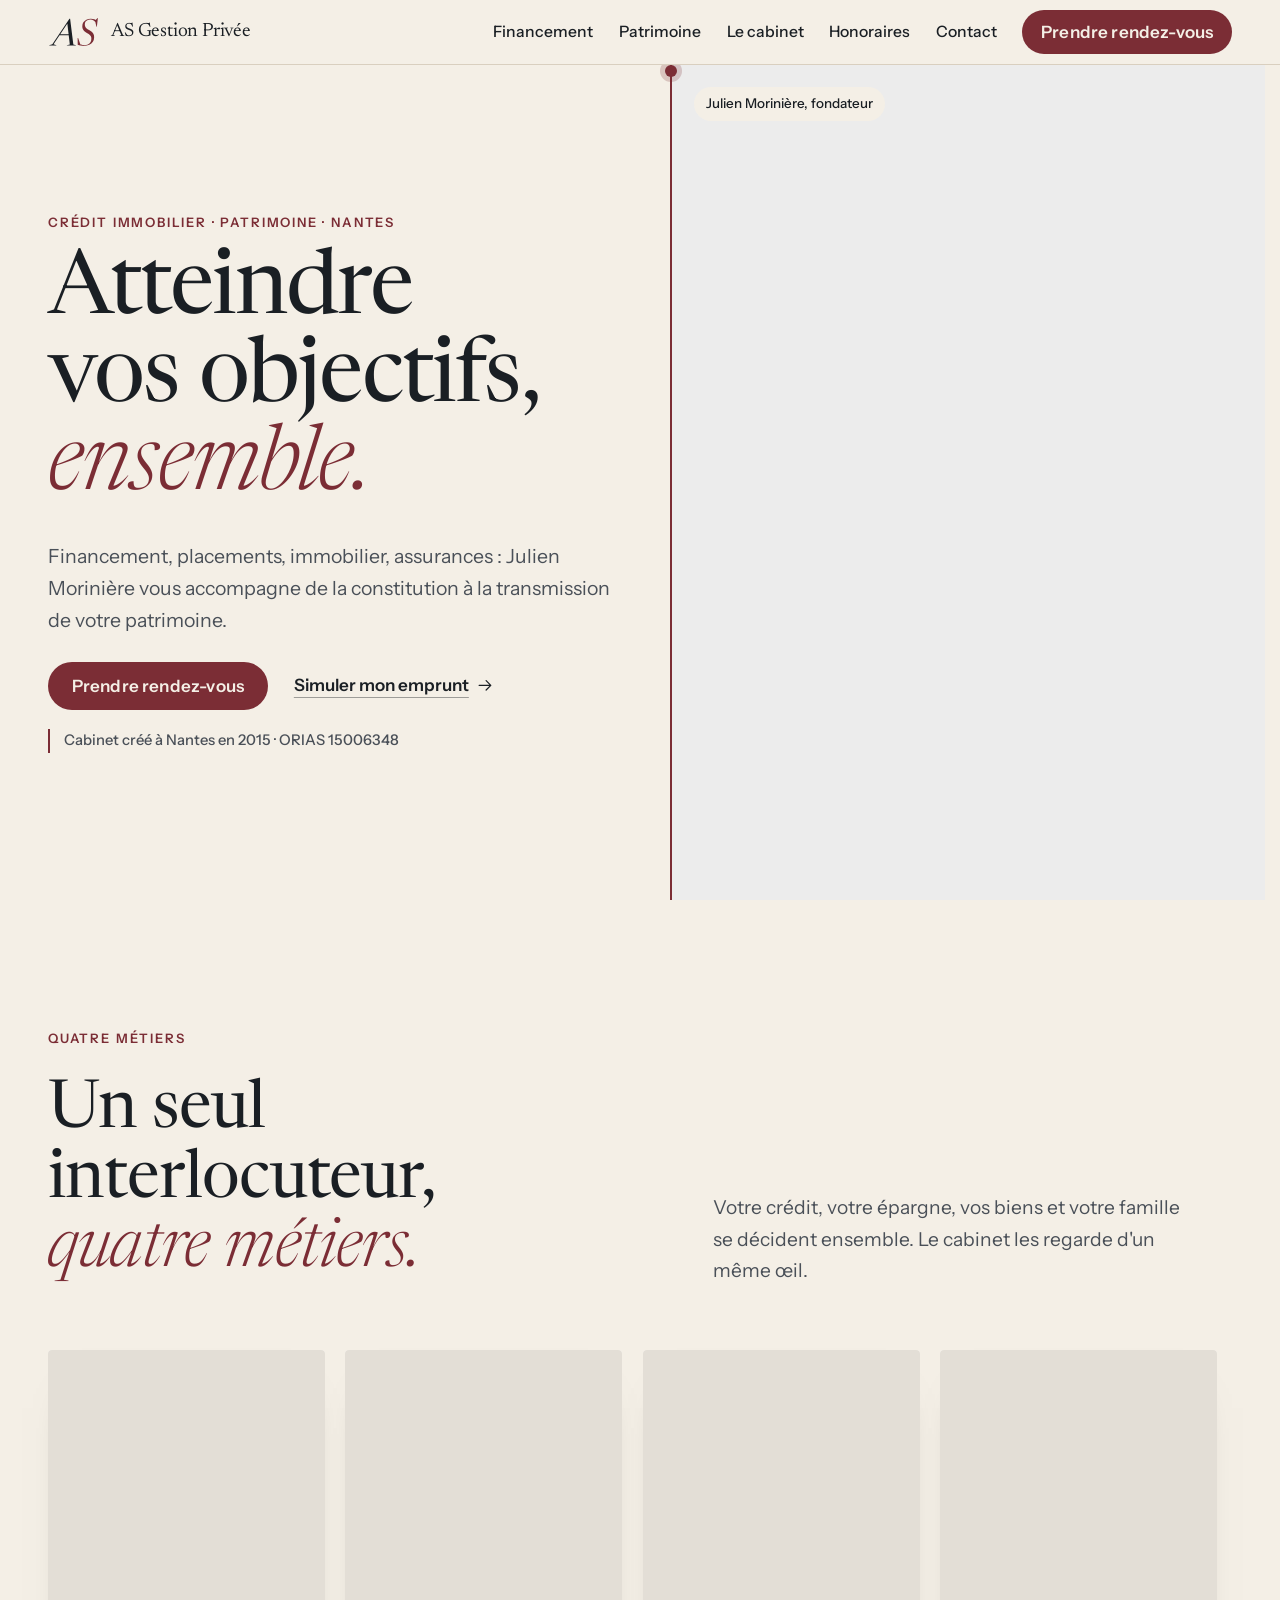
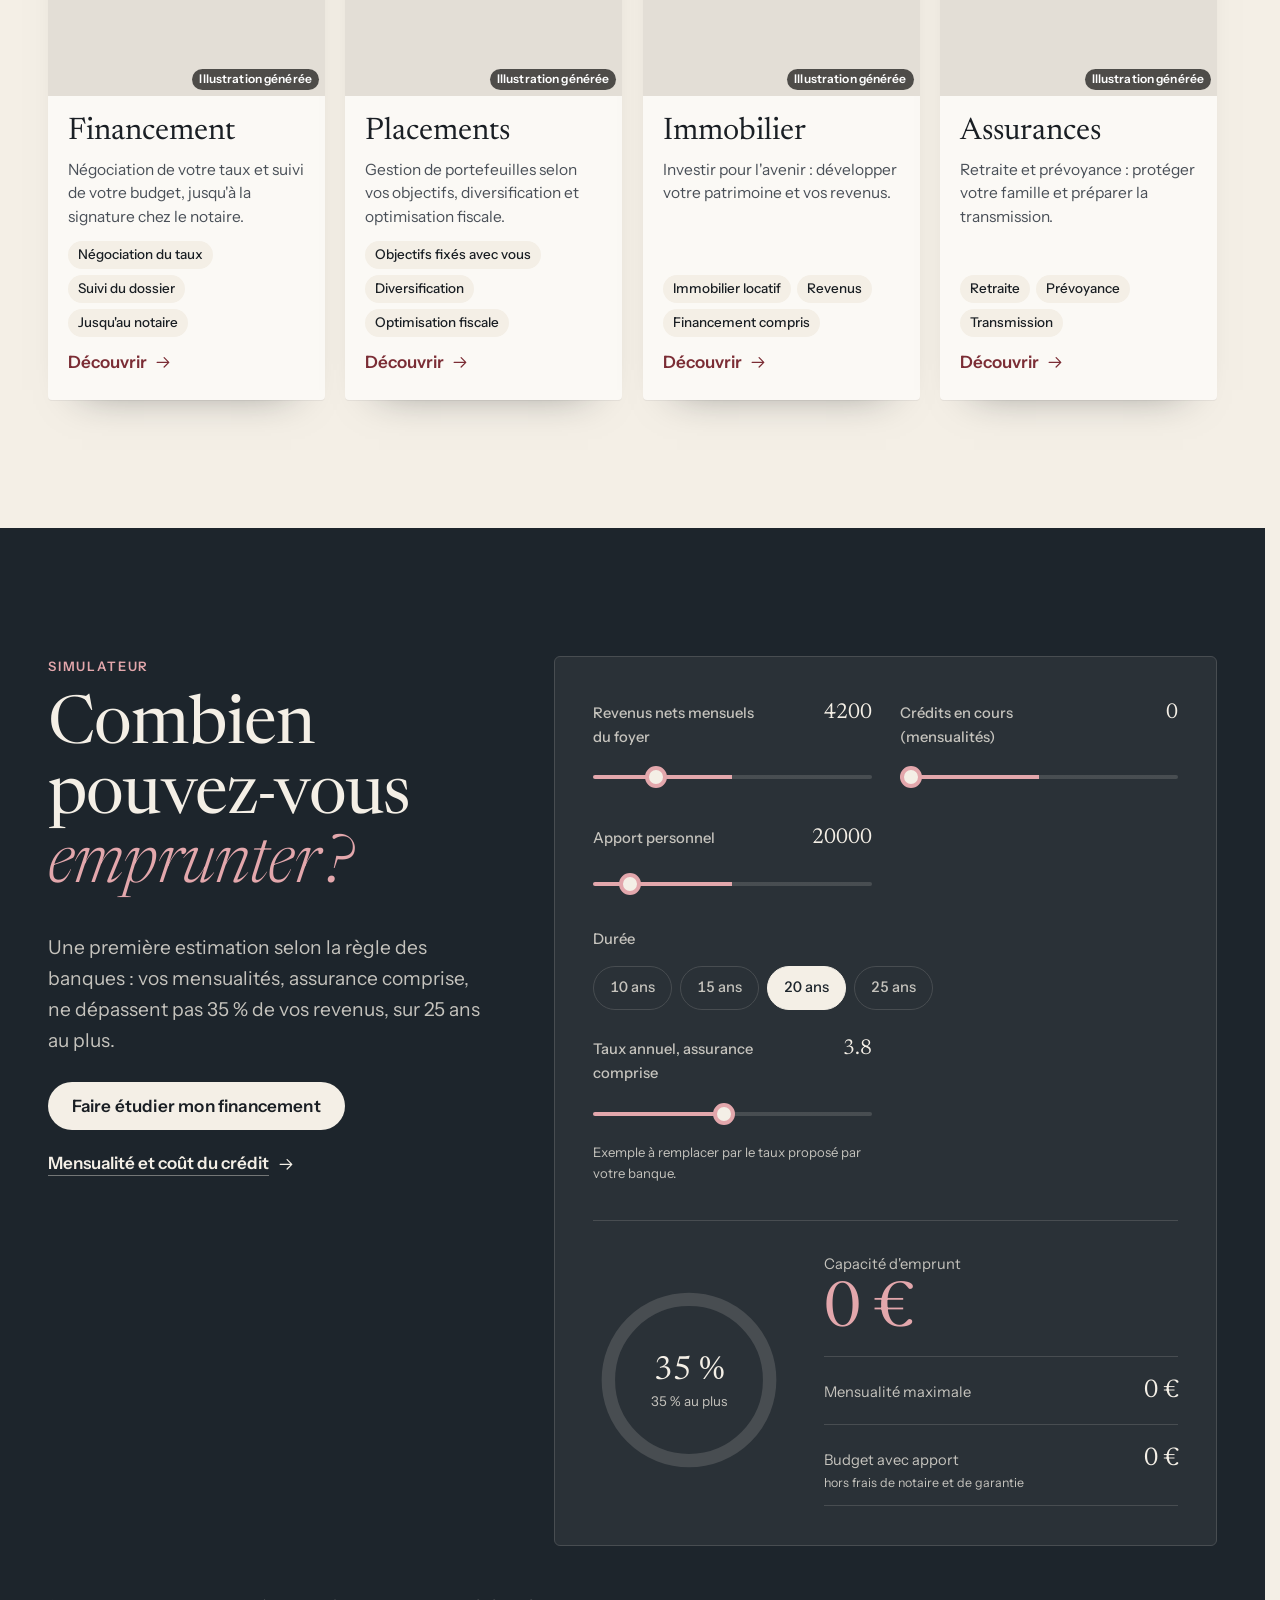
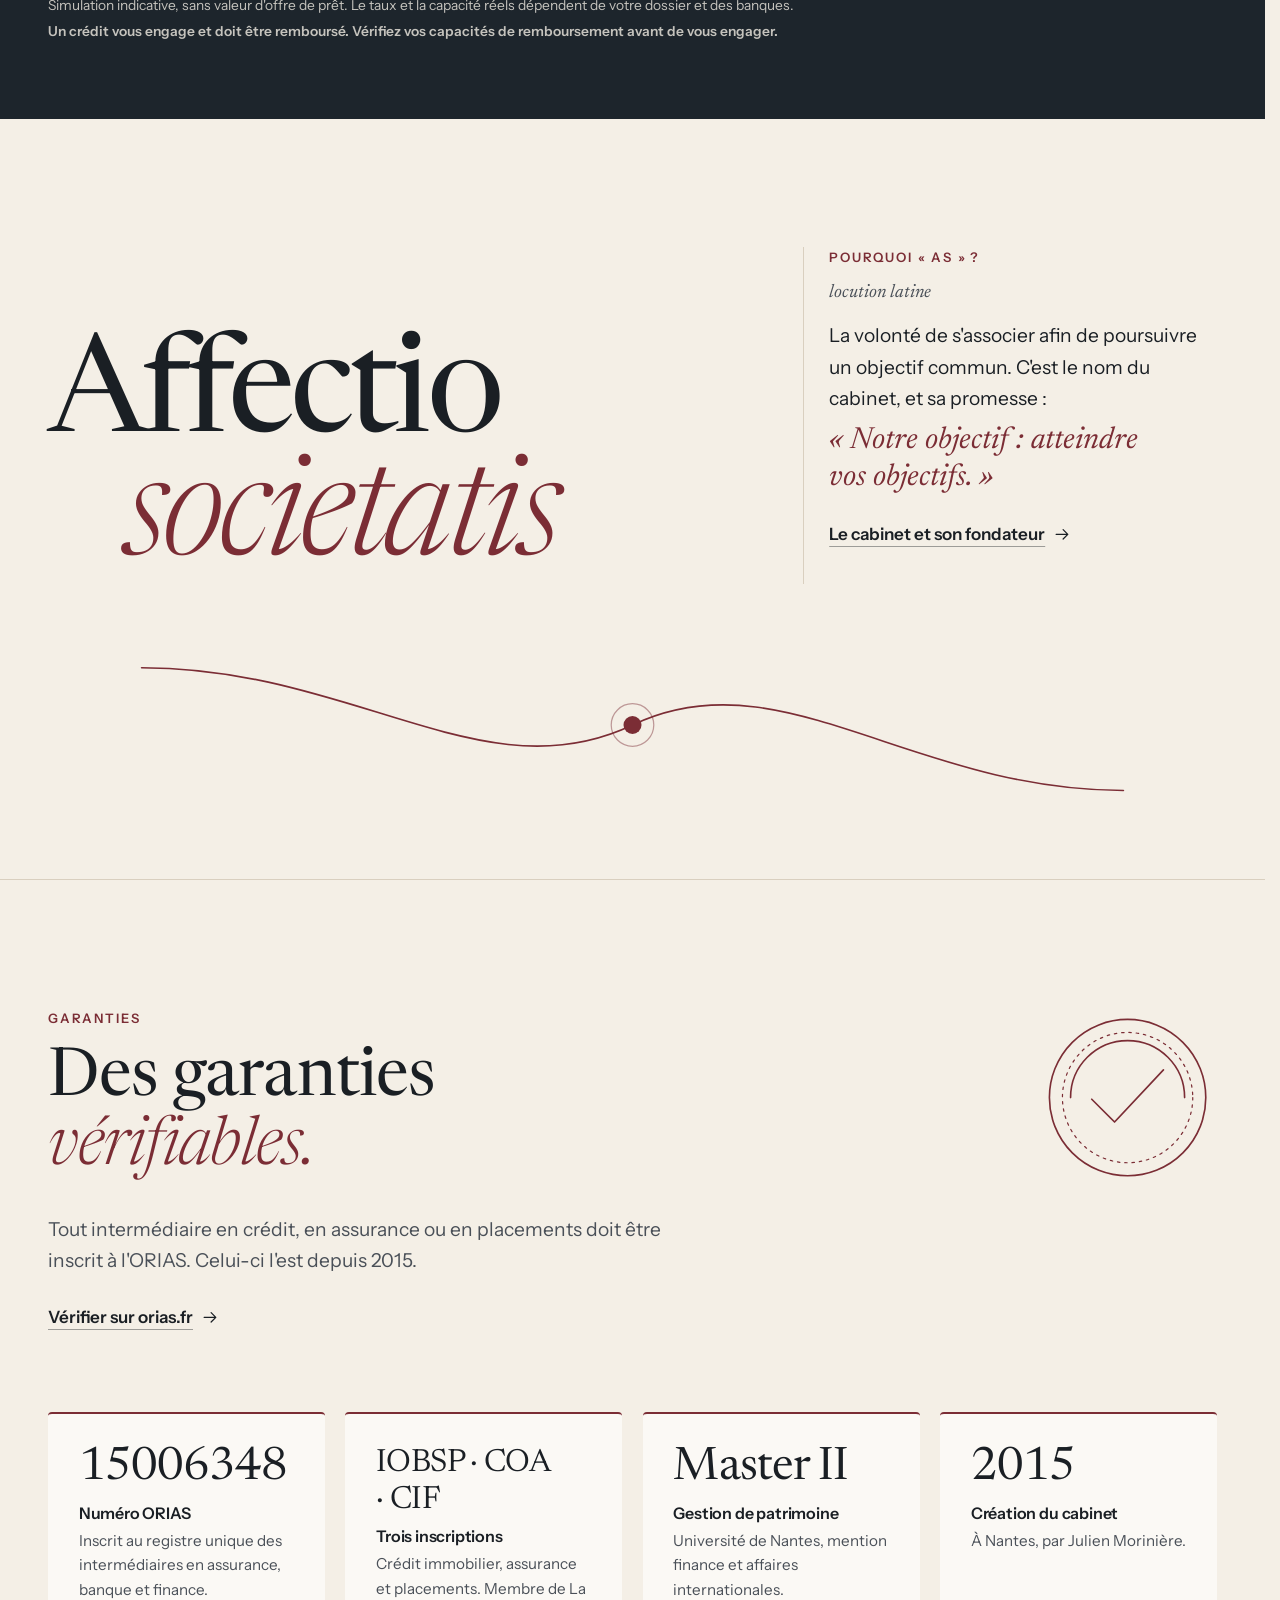
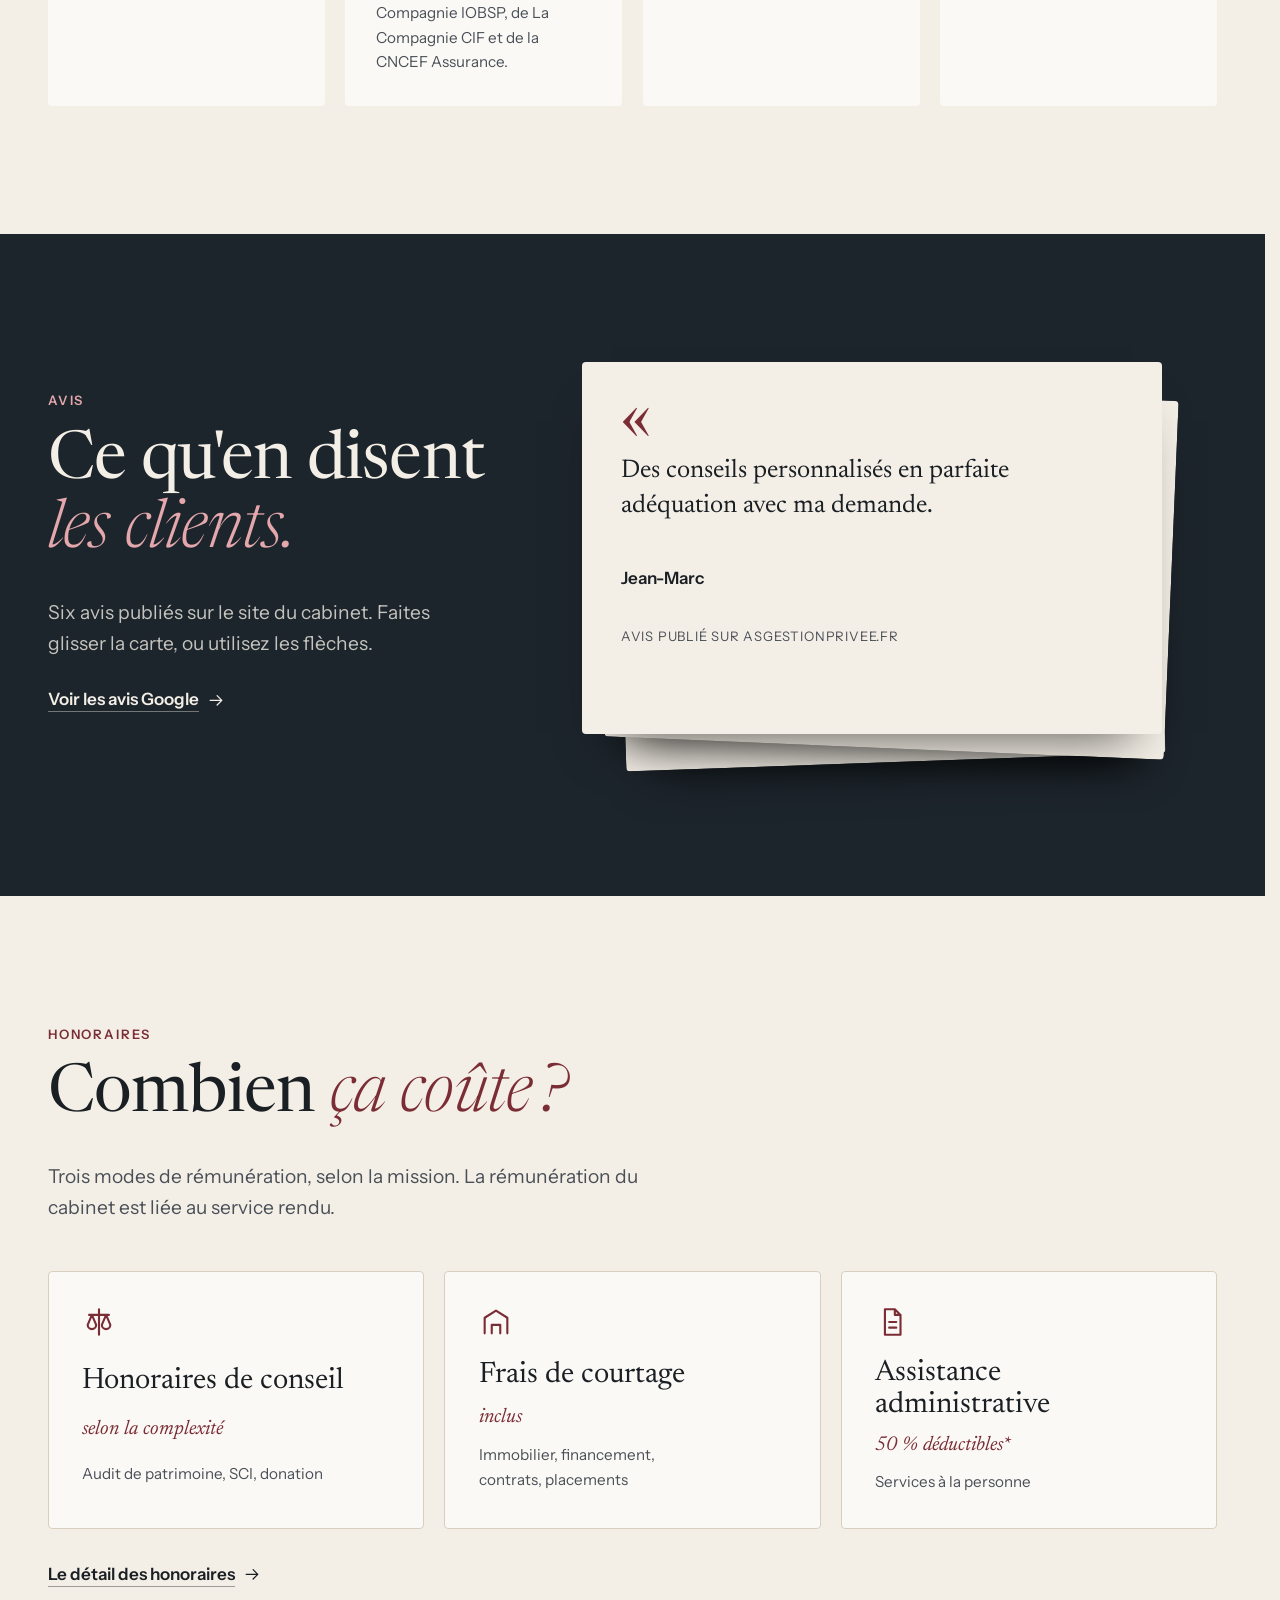
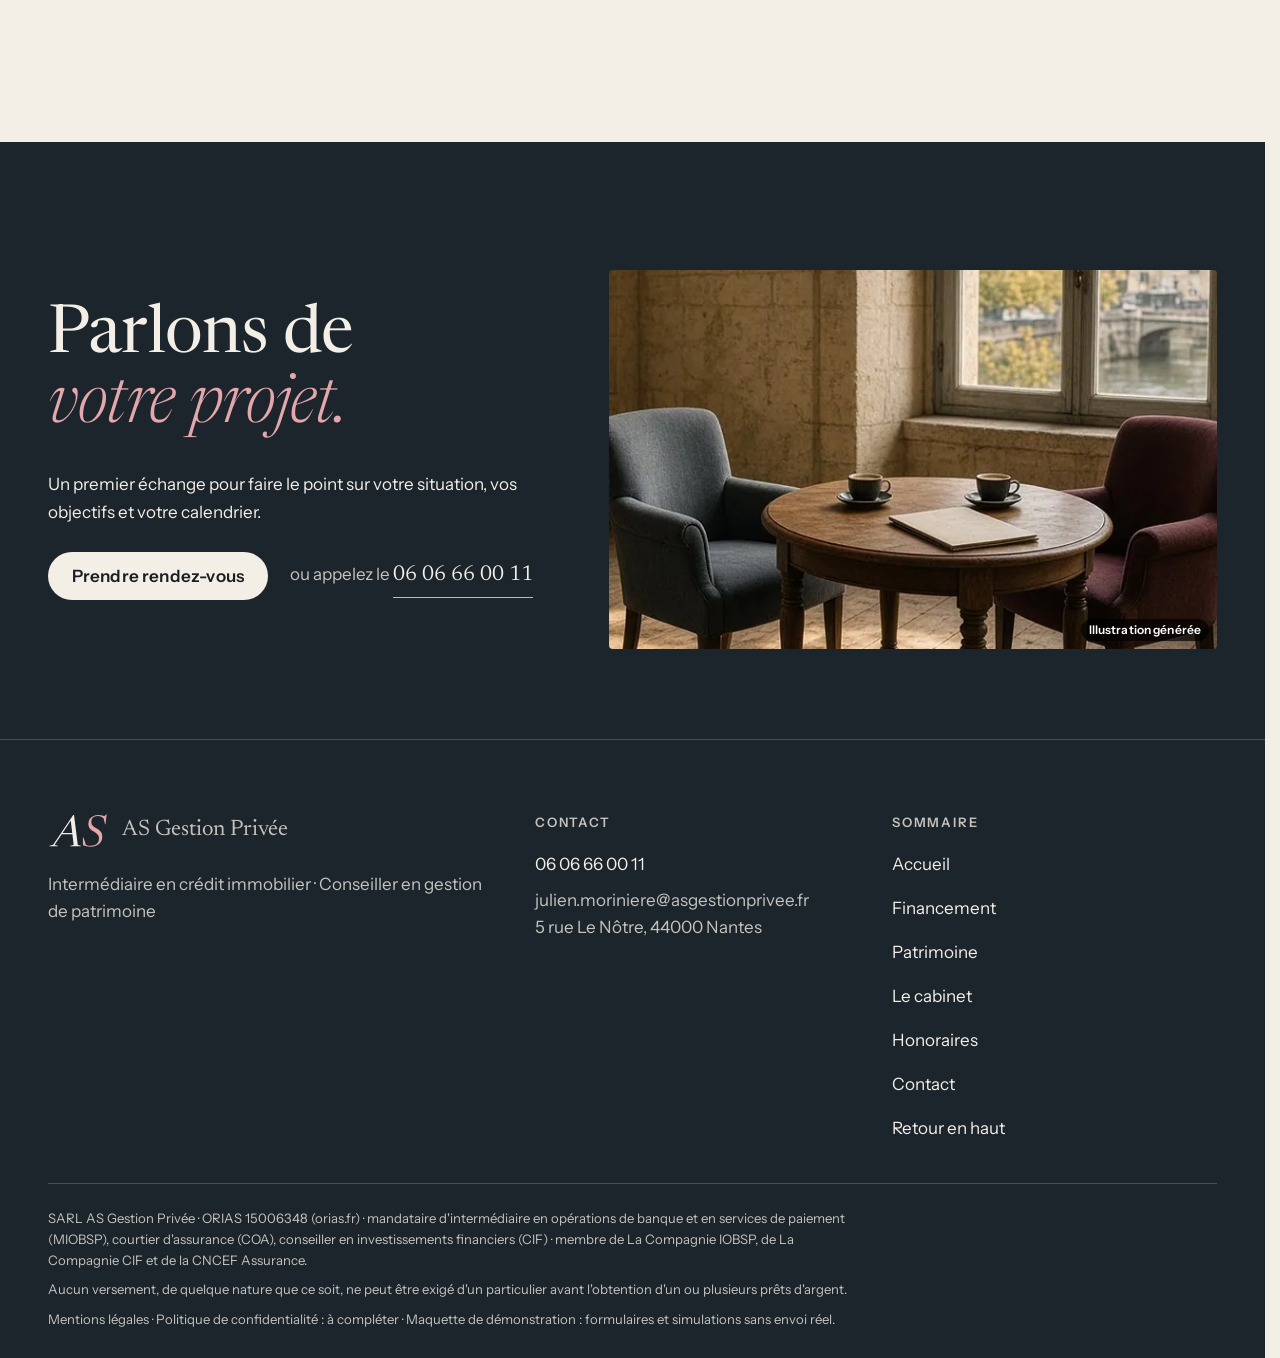
==== index.html @ f674f972 "Maquette v1" ====
<!doctype html>
<html lang="fr" data-v="1" data-curseur>
<head>
<meta charset="utf-8">
<meta name="viewport" content="width=device-width, initial-scale=1, viewport-fit=cover">
<title>AS Gestion Privée · Crédit immobilier et gestion de patrimoine à Nantes</title>
<meta name="description" content="Julien Morinière, conseiller à Nantes depuis 2015 : financement de votre crédit immobilier, placements, immobilier et assurances, de la constitution à la transmission.">
<meta name="robots" content="noindex, nofollow">
<link rel="canonical" href="https://as-gestion-privee-maquette.vercel.app/">
<style>:root{--fond:#F4EFE6;--texte:#1A1F24;--voile-fond:#1D252C;--ouverture-fond:#1D252C;--menu-fond:#1D252C}:root { --entete-h: 72px; --barres-h: 0px; } html { background: var(--fond); color: var(--texte); scrollbar-gutter: stable; } body { margin: 0; background: var(--fond); } html.js:not(.secours):not([data-arrivee="retour"]) [data-anime] { opacity: 0; } html.js:not(.secours):not([data-arrivee="retour"]) [data-anime].vu { opacity: 1; } [data-voile] { position: fixed; inset: 0; z-index: 900; background: var(--voile-fond); transform: translateY(100%); visibility: hidden; pointer-events: none; } html[data-arrivee="voile"]:not(.voile-leve):not(.secours) [data-voile] { transform: none; visibility: visible; } html.secours [data-voile] { visibility: hidden !important; } .ouverture-panneau { position: fixed; inset: 0; z-index: 850; display: none; place-content: center; justify-items: center; background: var(--ouverture-fond, var(--voile-fond)); color: var(--fond); text-align: center; } html.js[data-arrivee="intro"]:not(.secours):not(.intro-finie) .ouverture-panneau { display: grid; } html.defilement-bloque, html.defilement-bloque body, html.js[data-arrivee="intro"]:not(.secours):not(.intro-finie), html.js[data-arrivee="intro"]:not(.secours):not(.intro-finie) body, html[data-arrivee="voile"]:not(.voile-leve):not(.secours), html[data-arrivee="voile"]:not(.voile-leve):not(.secours) body { overflow: hidden; } html.js[data-arrivee="intro"]:not(.secours):not(.intro-finie) { background-color: var(--ouverture-fond, var(--voile-fond)); } html[data-arrivee="voile"]:not(.voile-leve):not(.secours) { background-color: var(--voile-fond); }</style>
<script>(function () {
var d = document.documentElement, ss = null, ls = null;
try { ss = window.sessionStorage; ls = window.localStorage; } catch (e) {}
d.classList.add('js');
var nav = performance.getEntriesByType ? performance.getEntriesByType('navigation')[0] : null;
var type = nav ? nav.type : 'navigate';
var depart = null;
try { depart = JSON.parse(ss.getItem('socle:depart') || 'null'); ss.removeItem('socle:depart'); } catch (e) {}
if (depart && !(Date.now() - depart.t < 15000)) depart = null;
var mode = type === 'back_forward' ? 'retour' : type === 'reload' ? 'intro' : depart ? 'voile' : 'intro';
d.setAttribute('data-arrivee', mode);
if (mode === 'voile' && depart.couleur) d.style.setProperty('--voile-fond', depart.couleur);
if (type === 'reload' && 'scrollRestoration' in history) {
history.scrollRestoration = 'manual';
}
try {
var choisie = ls && ls.getItem('socle:langue');
var langue = (d.lang || '').slice(0, 2);
if (choisie && choisie !== langue && type === 'navigate' && !depart) {
var alt = document.querySelector('link[rel="alternate"][hreflang="' + choisie + '"]');
if (alt) location.replace(new URL(alt.href).pathname + location.search + location.hash);
}
} catch (e) {}
setTimeout(function () { if (!d.classList.contains('demarre')) d.classList.add('secours'); }, 2000);
})();</script>
<link rel="preload" href="/assets/fonts/newsreader.woff2" as="font" type="font/woff2" crossorigin>
<link rel="preload" href="/assets/fonts/newsreader-italique.woff2" as="font" type="font/woff2" crossorigin>
<link rel="preload" href="/assets/fonts/instrument-sans.woff2" as="font" type="font/woff2" crossorigin>
<link rel="stylesheet" href="/assets/css/socle.css?v=1">
<link rel="stylesheet" href="/assets/css/modules.css?v=1">
<link rel="stylesheet" href="/assets/css/site.css?v=1">
<link rel="modulepreload" href="/assets/js/site.js?v=1">
<link rel="modulepreload" href="/assets/js/socle/index.js?v=1">
<script src="/assets/vendor/gsap.min.js" defer></script>
<script src="/assets/vendor/ScrollTrigger.min.js" defer></script>
<script src="/assets/vendor/SplitText.min.js" defer></script>
<script type="module" src="/assets/js/site.js?v=1"></script>
<meta name="theme-color" content="#F4EFE6">
<link rel="icon" href="/assets/images/favicon.svg" type="image/svg+xml">
<link rel="apple-touch-icon" href="/assets/images/apple-touch-icon.png">
<meta property="og:type" content="website">
<meta property="og:site_name" content="AS Gestion Privée">
<meta property="og:locale" content="fr_FR">
<meta property="og:title" content="AS Gestion Privée · Crédit immobilier et gestion de patrimoine à Nantes">
<meta property="og:description" content="Julien Morinière, conseiller à Nantes depuis 2015 : financement de votre crédit immobilier, placements, immobilier et assurances, de la constitution à la transmission.">
<meta property="og:url" content="https://as-gestion-privee-maquette.vercel.app/">
<meta property="og:image" content="https://as-gestion-privee-maquette.vercel.app/assets/partage/accueil-fr.jpg">
<meta property="og:image:width" content="1200">
<meta property="og:image:height" content="630">
<meta property="og:image:alt" content="AS Gestion Privée : atteindre vos objectifs, ensemble">
<meta name="twitter:card" content="summary_large_image">
<script type="application/ld+json">{"@context":"https://schema.org","@type":"FinancialService","name":"AS Gestion Privée","legalName":"AS GESTION PRIVEE","url":"https://as-gestion-privee-maquette.vercel.app/","telephone":"+33606660011","email":"julien.moriniere@asgestionprivee.fr","foundingDate":"2015","founder":{"@type":"Person","name":"Julien Morinière"},"address":{"@type":"PostalAddress","streetAddress":"5 rue Le Nôtre","postalCode":"44000","addressLocality":"Nantes","addressCountry":"FR"},"identifier":[{"@type":"PropertyValue","propertyID":"ORIAS","value":"15006348"},{"@type":"PropertyValue","propertyID":"SIREN","value":"814246815"}],"description":"Intermédiaire en crédit immobilier et conseiller en gestion de patrimoine à Nantes : financement, placements, immobilier, assurances."}</script>
</head>
<body id="haut">
<div data-voile data-forme="rideau" aria-hidden="true"><div class="voile-contenu"><img src="/assets/images/logo-clair.svg" alt="" width="56" height="56"><span data-voile-libelle>Accueil</span></div></div>
<div class="ouverture-panneau" data-ouverture aria-hidden="true">
  <div class="intro-mono" data-ouverture-objet><svg viewBox="-224 -74 2773 1624" aria-hidden="true"><path class="intro-a" d="M380 913 399 857H1070L1052 913ZM1153 1412 1298 1450 1292 1470H798L804 1450L962 1414L824 250H848L78 1407L234 1450L228 1470H-164L-158 1450L13 1404L942 20H978Z"/><path class="intro-s" d="M2375 221Q2332 153 2256.5 109.5Q2181 66 2080 66Q1982 66 1914.5 98.0Q1847 130 1812.0 189.5Q1777 249 1777 331Q1777 412 1809.5 466.0Q1842 520 1895.0 558.5Q1948 597 2010 634Q2072 671 2135.5 717.0Q2199 763 2242.0 835.5Q2285 908 2285 1026Q2285 1162 2216.5 1267.0Q2148 1372 2023.0 1431.0Q1898 1490 1728 1490Q1635 1490 1548.0 1474.5Q1461 1459 1392 1428L1387 1057H1415L1546 1448L1449 1344Q1515 1393 1579.5 1421.5Q1644 1450 1740 1450Q1859 1450 1947.5 1413.0Q2036 1376 2084.5 1299.5Q2133 1223 2133 1105Q2133 1027 2105.5 974.0Q2078 921 2034.0 884.0Q1990 847 1940.0 819.0Q1890 791 1846 763Q1787 725 1740.5 681.5Q1694 638 1667.5 576.5Q1641 515 1641 425Q1641 306 1698.5 215.0Q1756 124 1861.5 72.0Q1967 20 2109 20Q2214 20 2295.5 47.5Q2377 75 2457 128L2351 96L2473 -14H2489L2432 449H2411L2333 127Z"/></svg></div>
  <span class="ouverture-trait"></span>
  <p class="ouverture-ligne">Affectio societatis</p>
</div>
<a class="evitement" href="#contenu">Aller au contenu</a>
<header data-entete>
  <div class="entete-rangee">
    <a class="entete-logo" href="/" data-libelle="Accueil" aria-current="page">
      <img src="/assets/images/logo.svg" alt="" width="51" height="30"><span>AS Gestion Privée</span>
    </a>
    <nav data-nav aria-label="Navigation principale">
      <ul><li><a href="/financement" data-libelle="Financement">Financement</a></li><li><a href="/patrimoine" data-libelle="Patrimoine">Patrimoine</a></li><li><a href="/cabinet" data-libelle="Le cabinet">Le cabinet</a></li><li><a href="/honoraires" data-libelle="Honoraires">Honoraires</a></li><li><a href="/contact" data-libelle="Contact">Contact</a></li></ul>
    </nav>
    <div class="entete-actions">
      <a class="bouton" href="/contact#rendez-vous" data-libelle="Contact">Prendre rendez-vous</a>
      <button type="button" data-menu-bouton aria-controls="menu" aria-expanded="false" data-libelle-ouvrir="Menu" data-libelle-fermer="Fermer"><span data-libelle-bouton>Menu</span></button>
      <a class="menu-sansjs" href="#menu" data-menu-lien>Menu</a>
    </div>
  </div>
</header>
<script>/* Avant le premier affichage : rangées de la navigation (même règle que ajusterNav dans assets/js/socle/entete.js)
   et hauteur réelle de l'en-tête, pour que rien ne saute quand le JavaScript du site prend la main. */
(function () {
  var h = document.documentElement, u = document.querySelector('[data-nav] ul'), e = document.querySelector('[data-entete]');
  if (u) {
    var deborde = function () { return u.scrollWidth > u.clientWidth + 1; }, c = deborde();
    if (c && window.matchMedia('(min-width: 900px)').matches) {
      h.classList.add('nav-deux-rangees'); c = deborde();
      if (c) { h.classList.add('nav-deux-lignes'); var a = u.querySelector('a'); c = !a || u.getBoundingClientRect().height > a.getBoundingClientRect().height * 2.5; }
      if (c) h.classList.remove('nav-deux-rangees', 'nav-deux-lignes');
    }
    if (c) h.classList.add('nav-compacte');
  }
  if (e) h.style.setProperty('--entete-h', Math.round(e.getBoundingClientRect().height) + 'px');
})();</script>
<span id="menu-ferme" aria-hidden="true"></span>
<div id="menu" data-menu role="dialog" aria-modal="true" aria-label="Menu">
  <p class="menu-sansjs-fermer"><a href="#menu-ferme">Fermer</a></p>
  <ul><li style="--i:0"><a href="/" class="menu-lien" data-libelle="Accueil" aria-current="page">Accueil</a></li><li style="--i:1"><a href="/financement" class="menu-lien" data-libelle="Financement">Financement</a></li><li style="--i:2"><a href="/patrimoine" class="menu-lien" data-libelle="Patrimoine">Patrimoine</a></li><li style="--i:3"><a href="/cabinet" class="menu-lien" data-libelle="Le cabinet">Le cabinet</a></li><li style="--i:4"><a href="/honoraires" class="menu-lien" data-libelle="Honoraires">Honoraires</a></li><li style="--i:5"><a href="/contact" class="menu-lien" data-libelle="Contact">Contact</a></li></ul>
  <p><a class="bouton" href="tel:+33606660011">Appeler 06 06 66 00 11</a></p>
</div>
<main id="contenu" tabindex="-1">
<section class="hero" id="debut">
  <div class="hero-texte">
    <p class="surtitre hero-surtitre" data-anime="gsap">Crédit immobilier · Patrimoine · Nantes</p>
    <h1 class="hero-titre" data-anime="gsap"><span class="ligne-masque"><span class="hero-ligne">Atteindre</span></span><span class="ligne-masque"><span class="hero-ligne">vos objectifs,</span></span><span class="ligne-masque"><span class="hero-ligne"><em>ensemble.</em></span></span></h1>
    <p class="hero-intro" data-anime="gsap">Financement, placements, immobilier, assurances : Julien Morinière vous accompagne de la constitution à la transmission de votre patrimoine.</p>
    <p class="hero-actions" data-anime="gsap">
      <a href="/contact#rendez-vous" class="bouton" data-libelle="Contact" data-action-principale data-survol="magnetique">Prendre rendez-vous</a>
      <a class="lien-fleche" href="#simulateur">Simuler mon emprunt<svg class="fleche" viewBox="0 0 24 24" aria-hidden="true"><path d="M4 12h15m-6-6 6 6-6 6" fill="none" stroke="currentColor" stroke-width="1.6" stroke-linecap="round" stroke-linejoin="round"/></svg></a>
    </p>
    <p class="hero-info" data-info-cle data-anime="gsap">Cabinet créé à Nantes en 2015 · ORIAS 15006348</p>
  </div>
  <div class="hero-portrait">
    <figure class="media hero-media" data-iris-centre data-boucle-css style="--cadrage:78% 30%;--cadrage-mobile:72% 30%">
  <picture><source media="(max-width: 760px) and (orientation: portrait)" srcset="/assets/images/julien-nb-mobile-640.webp 640w, /assets/images/julien-nb-mobile-1080.webp 1080w" sizes="(max-width: 760px) 100vw, 46vw">
    <img src="/assets/images/julien-nb-1280.webp" srcset="/assets/images/julien-nb-480.webp 480w, /assets/images/julien-nb-720.webp 720w, /assets/images/julien-nb-960.webp 960w, /assets/images/julien-nb-1280.webp 1280w" sizes="(max-width: 760px) 100vw, 46vw" alt="Julien Morinière, conseiller en gestion de patrimoine, portrait en noir et blanc" width="1280" height="1707" fetchpriority="high" loading="eager" decoding="async">
  </picture>
</figure>
    <span class="hero-jonction" aria-hidden="true"><span class="hero-point" data-effet="jonction"></span></span>
    <p class="hero-legende">Julien Morinière, fondateur</p>
  </div>
</section>
<section class="missions" id="metiers">
  <div class="conteneur">
    <div class="tete-section tete-section--large">
  <p class="surtitre">Quatre métiers</p>
  <h2 class="titre-section" data-anime="lignes">Un seul interlocuteur, <em>quatre métiers.</em></h2>
  <p class="tete-texte" data-anime>Votre crédit, votre épargne, vos biens et votre famille se décident ensemble. Le cabinet les regarde d&#39;un même œil.</p>
</div>
  </div>
  <ul class="missions-grille conteneur" data-anime="cascade">
    <li class="mission-cellule">
      <a class="mission" href="/financement" data-libelle="Financement" data-fx="vitesse" data-fx-force="2">
        <figure class="media mission-media" data-grok style="--cadrage:50% 50%;aspect-ratio:4 / 5">
  <picture>
    <img src="/assets/images/grok/mission-financement-1280.webp" srcset="/assets/images/grok/mission-financement-640.webp 640w, /assets/images/grok/mission-financement-960.webp 960w, /assets/images/grok/mission-financement-1280.webp 1280w" sizes="(max-width: 760px) 86vw, (max-width: 1100px) 45vw, 24vw" alt="Clés d&#39;une maison posées sur un dossier, à côté d&#39;un stylo plume" width="1280" height="1600" loading="lazy" decoding="async">
  </picture><figcaption class="mention-ia">Illustration générée</figcaption>
</figure>
        <span class="mission-corps">
          <span class="mission-titre">Financement</span>
          <span class="mission-texte">Négociation de votre taux et suivi de votre budget, jusqu&#39;à la signature chez le notaire.</span>
          <span class="mission-points"><span>Négociation du taux</span><span>Suivi du dossier</span><span>Jusqu&#39;au notaire</span></span>
          <span class="mission-lien">Découvrir<svg class="fleche" viewBox="0 0 24 24" aria-hidden="true"><path d="M4 12h15m-6-6 6 6-6 6" fill="none" stroke="currentColor" stroke-width="1.6" stroke-linecap="round" stroke-linejoin="round"/></svg></span>
        </span>
      </a>
    </li><li class="mission-cellule">
      <a class="mission" href="/patrimoine#placements" data-libelle="Patrimoine" data-fx="vitesse" data-fx-force="2">
        <figure class="media mission-media" data-grok style="--cadrage:50% 50%;aspect-ratio:4 / 5">
  <picture>
    <img src="/assets/images/grok/mission-placements-1280.webp" srcset="/assets/images/grok/mission-placements-640.webp 640w, /assets/images/grok/mission-placements-960.webp 960w, /assets/images/grok/mission-placements-1280.webp 1280w" sizes="(max-width: 760px) 86vw, (max-width: 1100px) 45vw, 24vw" alt="Carnet ouvert sur des courbes tracées à l&#39;encre, un stylo plume en travers" width="1280" height="1600" loading="lazy" decoding="async">
  </picture><figcaption class="mention-ia">Illustration générée</figcaption>
</figure>
        <span class="mission-corps">
          <span class="mission-titre">Placements</span>
          <span class="mission-texte">Gestion de portefeuilles selon vos objectifs, diversification et optimisation fiscale.</span>
          <span class="mission-points"><span>Objectifs fixés avec vous</span><span>Diversification</span><span>Optimisation fiscale</span></span>
          <span class="mission-lien">Découvrir<svg class="fleche" viewBox="0 0 24 24" aria-hidden="true"><path d="M4 12h15m-6-6 6 6-6 6" fill="none" stroke="currentColor" stroke-width="1.6" stroke-linecap="round" stroke-linejoin="round"/></svg></span>
        </span>
      </a>
    </li><li class="mission-cellule">
      <a class="mission" href="/patrimoine#immobilier" data-libelle="Patrimoine" data-fx="vitesse" data-fx-force="2">
        <figure class="media mission-media" data-grok style="--cadrage:50% 50%;aspect-ratio:4 / 5">
  <picture>
    <img src="/assets/images/grok/mission-immobilier-1280.webp" srcset="/assets/images/grok/mission-immobilier-640.webp 640w, /assets/images/grok/mission-immobilier-960.webp 960w, /assets/images/grok/mission-immobilier-1280.webp 1280w" sizes="(max-width: 760px) 86vw, (max-width: 1100px) 45vw, 24vw" alt="Façade d&#39;un hôtel particulier en pierre claire aux balcons en fer forgé" width="1280" height="1600" loading="lazy" decoding="async">
  </picture><figcaption class="mention-ia">Illustration générée</figcaption>
</figure>
        <span class="mission-corps">
          <span class="mission-titre">Immobilier</span>
          <span class="mission-texte">Investir pour l&#39;avenir : développer votre patrimoine et vos revenus.</span>
          <span class="mission-points"><span>Immobilier locatif</span><span>Revenus</span><span>Financement compris</span></span>
          <span class="mission-lien">Découvrir<svg class="fleche" viewBox="0 0 24 24" aria-hidden="true"><path d="M4 12h15m-6-6 6 6-6 6" fill="none" stroke="currentColor" stroke-width="1.6" stroke-linecap="round" stroke-linejoin="round"/></svg></span>
        </span>
      </a>
    </li><li class="mission-cellule">
      <a class="mission" href="/patrimoine#assurances" data-libelle="Patrimoine" data-fx="vitesse" data-fx-force="2">
        <figure class="media mission-media" data-grok style="--cadrage:50% 50%;aspect-ratio:4 / 5">
  <picture>
    <img src="/assets/images/grok/mission-assurances-1280.webp" srcset="/assets/images/grok/mission-assurances-640.webp 640w, /assets/images/grok/mission-assurances-960.webp 960w, /assets/images/grok/mission-assurances-1280.webp 1280w" sizes="(max-width: 760px) 86vw, (max-width: 1100px) 45vw, 24vw" alt="Couple âgé marchant bras dessus bras dessous au bord d&#39;un fleuve, vu de dos" width="1280" height="1600" loading="lazy" decoding="async">
  </picture><figcaption class="mention-ia">Illustration générée</figcaption>
</figure>
        <span class="mission-corps">
          <span class="mission-titre">Assurances</span>
          <span class="mission-texte">Retraite et prévoyance : protéger votre famille et préparer la transmission.</span>
          <span class="mission-points"><span>Retraite</span><span>Prévoyance</span><span>Transmission</span></span>
          <span class="mission-lien">Découvrir<svg class="fleche" viewBox="0 0 24 24" aria-hidden="true"><path d="M4 12h15m-6-6 6 6-6 6" fill="none" stroke="currentColor" stroke-width="1.6" stroke-linecap="round" stroke-linejoin="round"/></svg></span>
        </span>
      </a>
    </li>
  </ul>
</section>
<section class="simulateur theme-sombre" id="simulateur">
  <div class="conteneur simu-grille">
    <div class="simu-tete">
      <div class="tete-section ">
  <p class="surtitre">Simulateur</p>
  <h2 class="titre-section" data-anime="lignes">Combien pouvez-vous <em>emprunter ?</em></h2>
  <p class="tete-texte" data-anime>Une première estimation selon la règle des banques : vos mensualités, assurance comprise, ne dépassent pas 35 % de vos revenus, sur 25 ans au plus.</p>
</div>
      <p class="simu-cta" data-anime>
        <a href="/contact?sujet=financement#rendez-vous" class="bouton bouton--clair" data-libelle="Contact" data-survol="magnetique">Faire étudier mon financement</a>
        <a href="/financement#simulateurs" class="lien-fleche" data-libelle="Financement">Mensualité et coût du crédit<svg class="fleche" viewBox="0 0 24 24" aria-hidden="true"><path d="M4 12h15m-6-6 6 6-6 6" fill="none" stroke="currentColor" stroke-width="1.6" stroke-linecap="round" stroke-linejoin="round"/></svg></a>
      </p>
    </div>
    <form class="simu simu--capacite" data-simu="capacite" data-effet="simulateur" novalidate>
  <div class="simu-entrees">
    <div class="simu-champ">
  <label for="cap-revenus">Revenus nets mensuels du foyer</label>
  <output for="cap-revenus" class="simu-valeur" data-valeur-de="cap-revenus" data-unite="€">4200</output>
  <input type="range" id="cap-revenus" name="cap-revenus" min="1500" max="15000" step="100" value="4200">
</div>
    <div class="simu-champ">
  <label for="cap-charges">Crédits en cours (mensualités)</label>
  <output for="cap-charges" class="simu-valeur" data-valeur-de="cap-charges" data-unite="€">0</output>
  <input type="range" id="cap-charges" name="cap-charges" min="0" max="3000" step="50" value="0">
</div>
    <div class="simu-champ">
  <label for="cap-apport">Apport personnel</label>
  <output for="cap-apport" class="simu-valeur" data-valeur-de="cap-apport" data-unite="€">20000</output>
  <input type="range" id="cap-apport" name="cap-apport" min="0" max="200000" step="1000" value="20000">
</div>
    <fieldset class="simu-champ simu-durees">
  <legend>Durée</legend>
  <div class="simu-puces"><label class="simu-puce"><input type="radio" name="cap-duree" value="10"><span>10 ans</span></label><label class="simu-puce"><input type="radio" name="cap-duree" value="15"><span>15 ans</span></label><label class="simu-puce"><input type="radio" name="cap-duree" value="20" checked><span>20 ans</span></label><label class="simu-puce"><input type="radio" name="cap-duree" value="25"><span>25 ans</span></label></div>
</fieldset>
    <div class="simu-champ">
  <label for="cap-taux">Taux annuel, assurance comprise</label>
  <output for="cap-taux" class="simu-valeur" data-valeur-de="cap-taux" data-unite="%">3.8</output>
  <input type="range" id="cap-taux" name="cap-taux" min="1" max="7" step="0.05" value="3.8">
  <p class="simu-aide">Exemple à remplacer par le taux proposé par votre banque.</p>
</div>
  </div>
  <div class="simu-resultats" aria-live="polite">
    <div class="jauge" data-visuel>
      <svg viewBox="0 0 200 200" aria-hidden="true">
        <circle class="jauge-fond" cx="100" cy="100" r="84" pathLength="100"/>
        <circle class="jauge-charges" cx="100" cy="100" r="84" pathLength="100"/>
        <circle class="jauge-neuf" cx="100" cy="100" r="84" pathLength="100"/>
      </svg>
      <p class="jauge-texte"><span class="jauge-chiffre" data-sortie="effort">35 %</span><span>35 % au plus</span></p>
    </div>
    <dl class="simu-chiffres">
      <div class="simu-principal"><dt>Capacité d&#39;emprunt</dt><dd data-sortie="capacite" data-prix>0 €</dd></div>
      <div><dt>Mensualité maximale</dt><dd data-sortie="mensualite" data-prix>0 €</dd></div>
      <div><dt>Budget avec apport <small>hors frais de notaire et de garantie</small></dt><dd data-sortie="budget" data-prix>0 €</dd></div>
    </dl>
  </div>
</form>
  </div>
  <div class="conteneur simu-mentions">
    <p>Simulation indicative, sans valeur d&#39;offre de prêt. Le taux et la capacité réels dépendent de votre dossier et des banques.</p>
    <p><strong>Un crédit vous engage et doit être remboursé. Vérifiez vos capacités de remboursement avant de vous engager.</strong></p>
  </div>
</section>
<section class="manifeste" id="affectio">
  <div class="conteneur manifeste-cadre">
    <h2 class="manifeste-latin" lang="la" data-anime="mots"><span>Affectio</span> <em>societatis</em></h2>
    <div class="manifeste-definition">
      <p class="surtitre">Pourquoi « AS » ?</p>
      <p class="manifeste-nature" data-anime>locution latine</p>
      <p class="manifeste-texte" data-anime>La volonté de s&#39;associer afin de poursuivre un objectif commun. C&#39;est le nom du cabinet, et sa promesse :</p>
      <p class="manifeste-devise" data-anime>« Notre objectif : atteindre vos objectifs. »</p>
      <p data-anime><a href="/cabinet" class="lien-fleche" data-libelle="Le cabinet">Le cabinet et son fondateur<svg class="fleche" viewBox="0 0 24 24" aria-hidden="true"><path d="M4 12h15m-6-6 6 6-6 6" fill="none" stroke="currentColor" stroke-width="1.6" stroke-linecap="round" stroke-linejoin="round"/></svg></a></p>
    </div>
  </div>
  <div class="conteneur"><svg class="deux-traits deux-traits--manifeste" viewBox="0 0 1200 220" preserveAspectRatio="xMidYMid meet" aria-hidden="true" data-effet="deux-traits" data-visuel>
  <path class="dt-a" d="M0 40 C 260 40, 420 196, 600 110" pathLength="1"/>
  <path class="dt-b" d="M1200 190 C 940 190, 780 24, 600 110" pathLength="1"/>
  <circle class="dt-point" cx="600" cy="110" r="11"/>
  <circle class="dt-halo" cx="600" cy="110" r="26"/>
</svg></div>
</section>
<section class="garanties" id="garanties">
  <div class="conteneur garanties-grille-tete">
    <div class="tete-section ">
  <p class="surtitre">Garanties</p>
  <h2 class="titre-section" data-anime="lignes">Des garanties <em>vérifiables.</em></h2>
  <p class="tete-texte" data-anime>Tout intermédiaire en crédit, en assurance ou en placements doit être inscrit à l&#39;ORIAS. Celui-ci l&#39;est depuis 2015.</p>
  <p data-anime><a class="lien-fleche" href="https://www.orias.fr/" target="_blank" rel="noopener">Vérifier sur orias.fr<svg class="fleche" viewBox="0 0 24 24" aria-hidden="true"><path d="M4 12h15m-6-6 6 6-6 6" fill="none" stroke="currentColor" stroke-width="1.6" stroke-linecap="round" stroke-linejoin="round"/></svg></a></p>
</div>
    <svg class="cachet" viewBox="0 0 220 220" aria-hidden="true" data-fx="trace" data-visuel>
      <circle cx="110" cy="110" r="96"/><circle cx="110" cy="110" r="80"/>
      <path d="M66 112l28 28 60-64"/>
      <path d="M40 110a70 70 0 0 1 140 0" data-fx-trait/>
    </svg>
  </div>
  <ul class="conteneur garanties-grille" data-anime="cascade">
    <li class="garantie"><p class="garantie-grand">15006348</p><h3>Numéro ORIAS</h3><p>Inscrit au registre unique des intermédiaires en assurance, banque et finance.</p></li><li class="garantie"><p class="garantie-grand garantie-grand--petit">IOBSP · COA · CIF</p><h3>Trois inscriptions</h3><p>Crédit immobilier, assurance et placements. Membre de La Compagnie IOBSP, de La Compagnie CIF et de la CNCEF Assurance.</p></li><li class="garantie"><p class="garantie-grand">Master II</p><h3>Gestion de patrimoine</h3><p>Université de Nantes, mention finance et affaires internationales.</p></li><li class="garantie"><p class="garantie-grand">2015</p><h3>Création du cabinet</h3><p>À Nantes, par Julien Morinière.</p></li>
  </ul>
</section>
<section class="avis theme-sombre" id="avis">
  <div class="conteneur avis-grille tep" data-module="temoignages-en-pile">
    <div class="tep__tete">
      <div class="tete-section ">
  <p class="surtitre">Avis</p>
  <h2 class="titre-section" data-anime="lignes">Ce qu'en disent <em>les clients.</em></h2>
  <p class="tete-texte" data-anime>Six avis publiés sur le site du cabinet. Faites glisser la carte, ou utilisez les flèches.</p>
  <p data-anime><a class="lien-fleche" href="https://www.google.com/search?q=as+gestion+priv%C3%A9e+nantes" target="_blank" rel="noopener">Voir les avis Google<svg class="fleche" viewBox="0 0 24 24" aria-hidden="true"><path d="M4 12h15m-6-6 6 6-6 6" fill="none" stroke="currentColor" stroke-width="1.6" stroke-linecap="round" stroke-linejoin="round"/></svg></a></p>
</div>
    </div>
    <div class="tep__scene" data-effet="pile">
      <ol class="tep__pile">
        <li class="tep__carte">
          <blockquote class="tep__citation"><p>Des conseils personnalisés en parfaite adéquation avec ma demande.</p></blockquote>
          <p class="tep__auteur"><span class="tep__nom">Jean-Marc</span></p>
          <p class="tep__source">Avis publié sur asgestionprivee.fr</p>
        </li><li class="tep__carte">
          <blockquote class="tep__citation"><p>Merci Julien, pour ton professionnalisme dans la résolution de notre dossier qui n&#39;était pas simple.</p></blockquote>
          <p class="tep__auteur"><span class="tep__nom">Sabine et Nicolas</span></p>
          <p class="tep__source">Avis publié sur asgestionprivee.fr</p>
        </li><li class="tep__carte">
          <blockquote class="tep__citation"><p>Julien nous a accompagné tout au long de notre projet d&#39;achat.</p></blockquote>
          <p class="tep__auteur"><span class="tep__nom">Marie et Hugues</span></p>
          <p class="tep__source">Avis publié sur asgestionprivee.fr</p>
        </li><li class="tep__carte">
          <blockquote class="tep__citation"><p>Julien est de très bon conseil et d&#39;une grande aide.</p></blockquote>
          <p class="tep__auteur"><span class="tep__nom">Pauline</span></p>
          <p class="tep__source">Avis publié sur asgestionprivee.fr</p>
        </li><li class="tep__carte">
          <blockquote class="tep__citation"><p>Des conseils avisés pour un placement qui correspond à nos attentes et notre besoin.</p></blockquote>
          <p class="tep__auteur"><span class="tep__nom">Anita</span></p>
          <p class="tep__source">Avis publié sur asgestionprivee.fr</p>
        </li><li class="tep__carte">
          <blockquote class="tep__citation"><p>Très bon professionnel, à l&#39;écoute et toujours disponible.</p></blockquote>
          <p class="tep__auteur"><span class="tep__nom">Grégoire</span></p>
          <p class="tep__source">Avis publié sur asgestionprivee.fr</p>
        </li>
      </ol>
    </div>
  </div>
</section>
<section class="hono conteneur" id="honoraires">
  <div class="tete-section tete-section--large">
  <p class="surtitre">Honoraires</p>
  <h2 class="titre-section" data-anime="lignes">Combien <em>ça coûte ?</em></h2>
  <p class="tete-texte" data-anime>Trois modes de rémunération, selon la mission. La rémunération du cabinet est liée au service rendu.</p>
</div>
  <ol class="hono-grille" data-anime="cascade">
    <li>
      <a class="hono-carte" href="/honoraires#conseil" data-libelle="Honoraires" data-survol="incline" data-survol-force="4">
        <svg class="hono-icone" viewBox="0 0 24 24" aria-hidden="true"><path d="M12 3v18M5 7h14M7 7l-3 7a3 3 0 0 0 6 0Zm10 0-3 7a3 3 0 0 0 6 0Z"/></svg>
        <span class="hono-nom">Honoraires de conseil</span>
        <span class="hono-prix">selon la complexité</span>
        <span class="hono-resume">Audit de patrimoine, SCI, donation</span>
      </a>
    </li><li>
      <a class="hono-carte" href="/honoraires#courtage" data-libelle="Honoraires" data-survol="incline" data-survol-force="4">
        <svg class="hono-icone" viewBox="0 0 24 24" aria-hidden="true"><path d="M4 20V9l8-5 8 5v11M9 20v-6h6v6"/></svg>
        <span class="hono-nom">Frais de courtage</span>
        <span class="hono-prix">inclus</span>
        <span class="hono-resume">Immobilier, financement, contrats, placements</span>
      </a>
    </li><li>
      <a class="hono-carte" href="/honoraires#assistance" data-libelle="Honoraires" data-survol="incline" data-survol-force="4">
        <svg class="hono-icone" viewBox="0 0 24 24" aria-hidden="true"><path d="M7 3h7l4 4v14H7zM14 3v4h4M10 12h5M10 16h5"/></svg>
        <span class="hono-nom">Assistance administrative</span>
        <span class="hono-prix">50 % déductibles*</span>
        <span class="hono-resume">Services à la personne</span>
      </a>
    </li>
  </ol>
  <p data-anime><a href="/honoraires" class="lien-fleche" data-libelle="Honoraires">Le détail des honoraires<svg class="fleche" viewBox="0 0 24 24" aria-hidden="true"><path d="M4 12h15m-6-6 6 6-6 6" fill="none" stroke="currentColor" stroke-width="1.6" stroke-linecap="round" stroke-linejoin="round"/></svg></a></p>
</section>
<section class="appel theme-sombre appel--photo" id="rendez-vous">
  <div class="conteneur appel-grille">
    <div class="appel-texte">
      <h2 class="titre-section" data-anime="lignes">Parlons de <em>votre projet.</em></h2>
      <p data-anime>Un premier échange pour faire le point sur votre situation, vos objectifs et votre calendrier.</p>
      <p class="appel-actions" data-anime>
        <a href="/contact#rendez-vous" class="bouton bouton--clair" data-libelle="Contact" data-survol="magnetique">Prendre rendez-vous</a>
        <span class="appel-ou">ou appelez le <a href="tel:+33606660011">06 06 66 00 11</a></span>
      </p>
    </div>
    <figure class="media appel-media" data-grok data-fx="parallaxe" style="--cadrage:50% 50%">
  <picture><source media="(max-width: 760px) and (orientation: portrait)" srcset="/assets/images/grok/accueil-appel-mobile-640.webp 640w, /assets/images/grok/accueil-appel-mobile-1080.webp 1080w" sizes="(max-width: 760px) 100vw, 50vw">
    <img src="/assets/images/grok/accueil-appel-1280.webp" srcset="/assets/images/grok/accueil-appel-640.webp 640w, /assets/images/grok/accueil-appel-1280.webp 1280w, /assets/images/grok/accueil-appel-1920.webp 1920w" sizes="(max-width: 760px) 100vw, 50vw" alt="Deux fauteuils face à face autour d&#39;une table en chêne, près d&#39;une grande fenêtre" width="1280" height="720" loading="lazy" decoding="async">
  </picture><figcaption class="mention-ia">Illustration générée</figcaption>
</figure>
  </div>
</section>
</main>
<footer class="pied" id="pied">
  <div class="conteneur pied-grille">
    <div class="pied-marque">
      <p class="pied-logo"><img src="/assets/images/logo-clair.svg" alt="" width="68" height="40"><strong>AS Gestion Privée</strong></p>
      <p>Intermédiaire en crédit immobilier · Conseiller en gestion de patrimoine</p>
    </div>
    <div>
      <p class="pied-titre">Contact</p>
      <p><a href="tel:+33606660011">06 06 66 00 11</a><br><span class="selectionnable">julien.moriniere@asgestionprivee.fr</span><br>5 rue Le Nôtre, 44000 Nantes</p>
    </div>
    <nav aria-label="Sommaire">
      <p class="pied-titre">Sommaire</p>
      <ul><li><a href="/" data-libelle="Accueil" aria-current="page">Accueil</a></li><li><a href="/financement" data-libelle="Financement">Financement</a></li><li><a href="/patrimoine" data-libelle="Patrimoine">Patrimoine</a></li><li><a href="/cabinet" data-libelle="Le cabinet">Le cabinet</a></li><li><a href="/honoraires" data-libelle="Honoraires">Honoraires</a></li><li><a href="/contact" data-libelle="Contact">Contact</a></li><li><a href="#haut" data-sans-transition>Retour en haut</a></li></ul>
    </nav>
  </div>
  <div class="conteneur pied-bas">
    <p>SARL AS Gestion Privée · ORIAS 15006348 (orias.fr) · mandataire d&#39;intermédiaire en opérations de banque et en services de paiement (MIOBSP), courtier d&#39;assurance (COA), conseiller en investissements financiers (CIF) · membre de La Compagnie IOBSP, de La Compagnie CIF et de la CNCEF Assurance.</p>
    <p>Aucun versement, de quelque nature que ce soit, ne peut être exigé d&#39;un particulier avant l&#39;obtention d&#39;un ou plusieurs prêts d&#39;argent.</p>
    <p>Mentions légales · Politique de confidentialité : à compléter · Maquette de démonstration : formulaires et simulations sans envoi réel.</p>
  </div>
</footer>
<div data-barre-fixe>
  <a class="bouton bouton--contour" href="tel:+33606660011">Appeler</a>
  <a class="bouton" href="/contact#rendez-vous" data-libelle="Contact">Prendre rendez-vous</a>
</div>
</body>
</html>
---- assets/css/socle.css ----
/* Socle : règles communes à toutes les maquettes. Le style du projet va dans site.css.
   Les couleurs et polices du projet se règlent par les variables ci-dessous (redéfinies dans site.css). */
:root {
  --police-titres: Georgia, 'Times New Roman', serif;
  --police-texte: system-ui, -apple-system, 'Segoe UI', Roboto, sans-serif;
  --accent: #b3361f;
  --texte-doux: color-mix(in srgb, var(--texte) 78%, var(--fond));
  --ligne: color-mix(in srgb, var(--texte) 18%, var(--fond));
  --gouttiere: clamp(16px, 4vw, 48px);
  --largeur: 1240px;
  --rayon: 6px;
  --duree: .7s;
  --courbe: cubic-bezier(.22, 1, .36, 1);
}

*, *::before, *::after { box-sizing: border-box; }
html { -webkit-text-size-adjust: 100%; text-size-adjust: 100%; }
body {
  font-family: var(--police-texte); font-size: clamp(1rem, .96rem + .2vw, 1.125rem); line-height: 1.6;
  padding-bottom: var(--barres-h); overflow-x: clip;
}
img, picture, video, canvas, svg { display: block; max-width: 100%; }
img, video { height: auto; }
h1, h2, h3, h4 { font-family: var(--police-titres); line-height: 1.08; margin: 0 0 .5em; text-wrap: balance; font-weight: 600; }
p, li, dd, figcaption { text-wrap: pretty; }
p { margin: 0 0 1em; }
a { color: inherit; }
a[href^="mailto:"] { overflow-wrap: anywhere; }
button, input, select, textarea { font: inherit; color: inherit; }
button { cursor: pointer; }
:where(a, button, input, select, textarea, summary, [tabindex]) { -webkit-tap-highlight-color: transparent; }
:focus { outline: none; }
:focus-visible { outline: 3px solid var(--accent); outline-offset: 3px; border-radius: 2px; }
[id] { scroll-margin-top: calc(var(--entete-h) + 12px); scroll-margin-bottom: calc(var(--barres-h) + 12px); }
/* Lien profond vers une scène qui cache l'en-tête : elle arrive tout en haut de l'écran (comme aller() du socle). */
html.js:not(.secours) :is([data-entete-cache], [data-entete-cache] [id], [data-fx="plein-ecran"], [data-fx="plein-ecran"] [id]) { scroll-margin-top: 0; }
[hidden] { display: none !important; }

.visuellement-cache {
  position: absolute !important; width: 1px; height: 1px; padding: 0; margin: -1px;
  overflow: hidden; clip: rect(0 0 0 0); white-space: nowrap; border: 0;
}
.evitement {
  position: fixed; left: 12px; top: 12px; z-index: 1000; padding: 12px 16px; background: var(--texte); color: var(--fond);
  transform: translateY(-160%); text-decoration: none;
}
.evitement:focus-visible { transform: none; }
.conteneur { width: min(100% - 2 * var(--gouttiere), var(--largeur)); margin-inline: auto; }
.chiffres { font-variant-numeric: tabular-nums; }

/* Boutons : zones tactiles d'au moins 44 px. */
.bouton {
  display: inline-flex; align-items: center; justify-content: center; gap: .5em;
  min-height: 48px; min-width: 44px; padding: .7em 1.4em; border-radius: 999px;
  background: var(--accent); color: var(--fond); text-decoration: none; font-weight: 600; border: 0;
  line-height: 1.2; text-align: center;
}
.bouton--contour { background: transparent; color: inherit; box-shadow: inset 0 0 0 2px currentColor; }
.bouton[disabled] { opacity: .55; cursor: not-allowed; }

/* Apparitions : cachées par le style critique jusqu'à .vu, jamais recachées. */
html.js:not(.secours):not([data-arrivee="retour"]) [data-anime]:not([data-anime="gsap"]) {
  transform: translate3d(0, 1.2rem, 0);
  transition: opacity var(--duree) var(--courbe) var(--delai, 0s), transform var(--duree) var(--courbe) var(--delai, 0s);
}
html.js:not(.secours):not([data-arrivee="retour"]) [data-anime]:not([data-anime="gsap"]).vu { transform: none; }

/* Bibliothèque d'effets (effets.js). Apparitions : le bloc lui-même ne glisse pas, ce sont ses parties qui arrivent.
   Mêmes conditions que les apparitions : en secours, au retour et sans JavaScript, état final direct.
   Les transitions ne valent que pendant l'arrivée (.fx-fini ensuite) : celles du projet reprennent la main. */
html.js:not(.secours):not([data-arrivee="retour"]) :is([data-anime="lignes"], [data-anime="mots"], [data-anime="lettres"], [data-anime="cascade"]):not([data-anime="gsap"]) {
  transform: none; transition: opacity .25s linear var(--delai, 0s);
}
/* Masques des lignes : découpe par clip-path, débordante en haut et sur les côtés (accents), un peu en bas (jambages),
   au lieu d'un overflow et de marges : la mise en page ne change pas d'un pixel pendant la découpe. La ligne part
   d'assez bas (135 %) pour rester invisible malgré le débord du bas. */
.fx-ligne-mask { overflow: visible !important; clip-path: inset(-.4em -.6em -.2em -.6em); }
html.js:not(.secours):not([data-arrivee="retour"]) [data-anime="lignes"] .fx-ligne {
  transform: translate3d(0, 135%, 0); transition: transform 1s var(--courbe) calc(var(--delai, 0s) + var(--i, 0) * 90ms);
}
html.js:not(.secours):not([data-arrivee="retour"]) [data-anime="lignes"].vu .fx-ligne { transform: none; }
html.js:not(.secours):not([data-arrivee="retour"]) [data-anime="mots"] .fx-mot {
  opacity: 0; transform: translate3d(0, .5em, 0);
  transition: opacity .6s var(--courbe) calc(var(--delai, 0s) + var(--i, 0) * 35ms), transform .7s var(--courbe) calc(var(--delai, 0s) + var(--i, 0) * 35ms);
}
html.js:not(.secours):not([data-arrivee="retour"]) [data-anime="mots"].vu .fx-mot { opacity: 1; transform: none; }
/* Lettres : chaque mot reste d'un bloc (jamais coupé en fin de ligne), les lettres basculent en place. */
[data-anime="lettres"] :is(.fx-mot-l, .fx-lettre) { display: inline-block; }
html.js:not(.secours):not([data-arrivee="retour"]) [data-anime="lettres"] .fx-lettre {
  opacity: 0; transform: translate3d(0, .55em, 0) rotate(12deg); transform-origin: 0 100%;
  transition: opacity .5s var(--courbe) calc(var(--delai, 0s) + var(--i, 0) * 18ms), transform .8s var(--courbe) calc(var(--delai, 0s) + var(--i, 0) * 18ms);
}
html.js:not(.secours):not([data-arrivee="retour"]) [data-anime="lettres"].vu .fx-lettre { opacity: 1; transform: none; }
html.js:not(.secours):not([data-arrivee="retour"]) [data-anime="cascade"] > * { opacity: 0; transform: translate3d(0, 1.8rem, 0); }
html.js:not(.secours):not([data-arrivee="retour"]) [data-anime="cascade"]:not(.fx-fini) > * {
  transition: opacity .7s var(--courbe) calc(var(--delai, 0s) + var(--i, 0) * 80ms), transform .9s var(--courbe) calc(var(--delai, 0s) + var(--i, 0) * 80ms);
}
html.js:not(.secours):not([data-arrivee="retour"]) [data-anime="cascade"].vu > * { opacity: 1; transform: none; }
/* Rideau : règle aussi précise que celle des apparitions (sinon sa transition de découpe serait écrasée). */
html.js:not(.secours):not([data-arrivee="retour"]) [data-anime="rideau"]:not([data-anime="gsap"]) {
  transform: none; clip-path: inset(0 0 100% 0);
}
html.js:not(.secours):not([data-arrivee="retour"]) [data-anime="rideau"]:not([data-anime="gsap"]):not(.fx-fini) {
  transition: opacity .25s linear var(--delai, 0s), clip-path 1.2s cubic-bezier(.77, 0, .18, 1) var(--delai, 0s);
}
html.js:not(.secours):not([data-arrivee="retour"]) [data-anime="rideau"]:not([data-anime="gsap"]).vu { clip-path: inset(0 0 0 0); }
html.js:not(.secours):not([data-arrivee="retour"]) [data-anime="rideau"]:not([data-fx]) > :is(picture, video) { transform: scale(1.14); }
html.js:not(.secours):not([data-arrivee="retour"]) [data-anime="rideau"]:not([data-fx]):not(.fx-fini) > :is(picture, video) { transition: transform 1.6s var(--courbe) var(--delai, 0s); }
html.js:not(.secours):not([data-arrivee="retour"]) [data-anime="rideau"].vu:not([data-fx]) > :is(picture, video) { transform: none; }
/* Effets liés au défilement : l'image déplacée par GSAP n'a aucune transition CSS (une seule source par propriété). */
[data-fx="parallaxe"] > :is(picture, video, img), [data-fx="zoom"] > :is(picture, video, img) { transition: none; }
/* WebGL « onde » : le canvas, calé sur l'image, n'est visible que pendant le mouvement ; au repos, l'image d'origine, nette. */
[data-fx="onde"] { position: relative; }
.fx-onde { position: absolute; left: 0; top: 0; width: 100%; height: 100%; pointer-events: none; opacity: 0; transition: opacity .3s linear; }
.fx-onde--actif { opacity: 1; transition-duration: .12s; }
/* Image qui s'ouvre en plein écran : section haute, cadre collant en haut de l'écran (sticky, pas d'épinglage GSAP).
   En secours et sans JavaScript : image entière dans une section normale (règles [data-collant]). */
html.js:not(.secours) [data-fx="plein-ecran"] { position: relative; height: var(--fx-longueur, 260svh); }
html.js:not(.secours) [data-fx="plein-ecran"] > [data-collant] { position: sticky; top: 0; height: 100vh; height: 100svh; overflow: hidden; }
[data-fx="plein-ecran"] > [data-collant] > .media, [data-fx="plein-ecran"] [data-fx-cible] { width: 100%; height: 100%; border-radius: 0; }
:is(html.secours, html:not(.js)) [data-fx="plein-ecran"] [data-fx-cible] { height: 100svh; }
/* Mots géants : la rangée garde sa largeur (mots répétés au besoin) et ne sort jamais de son bandeau.
   En secours et sans JavaScript, les mots passent à la ligne : rien n'est coupé. */
[data-fx="mots-geants"] { overflow: hidden; overflow: clip; }
[data-fx="mots-geants"] [data-fx-rangee] { width: max-content; white-space: nowrap; margin: 0; }
:is(html.secours, html:not(.js)) [data-fx="mots-geants"] { overflow: visible; }
:is(html.secours, html:not(.js)) [data-fx="mots-geants"] [data-fx-rangee] { width: auto; white-space: normal; line-height: 1.2; }
/* Inclinaison selon la vitesse : GSAP seul tient la transformation (pas de transition CSS sur transform). */
[data-fx="vitesse"], [data-fx="mots-geants"] [data-fx-rangee] { transition-property: opacity, color, background-color, border-color, box-shadow !important; }

/* Effets au survol : au premier survol, GSAP prend la main sur la transformation (classe fx-survol) :
   plus aucune transition CSS sur transform pour cet élément. */
.fx-survol { transition-property: opacity, color, background-color, border-color, box-shadow !important; }

[data-boucle-css].hors-ecran, [data-boucle-css].hors-ecran *, [data-boucle-css].en-pause, [data-boucle-css].en-pause * { animation-play-state: paused !important; }

/* En-tête : opaque, jamais coupé, se cache en descendant. */
[data-entete] {
  position: fixed; inset: 0 0 auto; z-index: 800; background: var(--fond);
  border-bottom: 1px solid var(--ligne); transition: transform .35s var(--courbe);
}
html.entete-cache [data-entete], html.scene-sans-entete:not(.menu-ouvert) [data-entete] { transform: translateY(-100%); }
.entete-rangee {
  display: flex; align-items: center; gap: clamp(8px, 2vw, 28px);
  min-height: 64px; padding: 8px var(--gouttiere); max-width: calc(var(--largeur) + 2 * var(--gouttiere)); margin-inline: auto;
}
.entete-logo { display: inline-flex; align-items: center; gap: .6em; min-height: 44px; text-decoration: none; font-weight: 700; flex: none; }
.entete-logo img { width: 36px; height: 36px; }
[data-nav] { flex: 1 1 auto; min-width: 0; display: flex; justify-content: flex-end; }
[data-nav] ul { display: flex; gap: clamp(12px, 2vw, 28px); list-style: none; margin: 0; padding: 0; min-width: 0; overflow: hidden; white-space: nowrap; }
/* Un lien de navigation ne passe jamais à la ligne : sinon il « tient » sur deux lignes et le relais
   (deuxième rangée, bouton Menu) ne se déclenche pas. */
[data-nav] a { display: inline-flex; align-items: center; min-height: 44px; text-decoration: none; white-space: nowrap; }
[data-nav] a[aria-current] { text-decoration: underline; text-underline-offset: .35em; text-decoration-thickness: 2px; }
.entete-actions { display: flex; align-items: center; gap: 8px; flex: none; }
.entete-actions .bouton { min-height: 44px; padding-inline: 1.1em; }
.entete-langue { display: inline-flex; align-items: center; justify-content: center; min-width: 44px; min-height: 44px; text-decoration: none; font-weight: 600; text-transform: uppercase; }
[data-menu-bouton] { display: none; min-height: 44px; min-width: 44px; padding: 0 14px; border: 0; border-radius: 999px; background: var(--texte); color: var(--fond); font-weight: 600; }
html.nav-compacte [data-nav] { display: none; }
html.nav-compacte [data-menu-bouton] { display: inline-flex; align-items: center; }
html.nav-compacte .entete-actions { margin-left: auto; }
/* Dès 900 px, les liens qui ne tiennent pas à côté du logo passent sur une deuxième rangée (entete.js) :
   jamais le bouton Menu seul sur ordinateur. L'en-tête est plus haut : --entete-h suit (mesures.js). */
html.nav-deux-rangees .entete-rangee { flex-wrap: wrap; row-gap: 0; }
html.nav-deux-rangees [data-nav] { order: 3; flex: 1 0 100%; justify-content: flex-start; border-top: 1px solid var(--ligne); }
html.nav-deux-rangees .entete-actions { margin-left: auto; }
html.nav-deux-lignes [data-nav] ul { flex-wrap: wrap; row-gap: 0; column-gap: clamp(12px, 1.6vw, 24px); }
@media (max-width: 520px) { .entete-actions .bouton { display: none; } }

/* Sans JavaScript : l'en-tête reste dans le flux (sa hauteur n'est pas mesurée, rien ne passe dessous).
   Dès 900 px, les liens passent à la ligne sous le logo ; en dessous, un lien Menu ouvre le menu plein écran
   par son ancre (#menu:target) et un lien Fermer le referme. */
.menu-sansjs, .menu-sansjs-fermer { display: none; }
html:not(.js) { --entete-h: 0px; }
html:not(.js) [data-entete] { position: relative; }
@media (min-width: 900px) {
  html:not(.js) .entete-rangee { flex-wrap: wrap; row-gap: 0; }
  html:not(.js) [data-nav] { order: 3; flex: 1 0 100%; justify-content: flex-start; }
  html:not(.js) [data-nav] ul { flex-wrap: wrap; column-gap: clamp(12px, 2vw, 28px); row-gap: 0; }
  html:not(.js) .entete-actions { margin-left: auto; }
}
@media (max-width: 899px) {
  html:not(.js) [data-nav] { display: none; }
  html:not(.js) .entete-actions { margin-left: auto; }
  html:not(.js) .menu-sansjs {
    display: inline-flex; align-items: center; min-height: 44px; min-width: 44px; padding: 0 14px; border-radius: 999px;
    background: var(--texte); color: var(--fond); font-weight: 600; text-decoration: none;
  }
}
html:not(.js) #menu:target { z-index: 810; visibility: visible; opacity: 1; transition: none; padding-top: 24px; }
html:not(.js) #menu:target li { opacity: 1; transform: none; transition: none; }
html:not(.js) #menu:target .menu-sansjs-fermer { display: block; margin: 0 0 16px; }
html:not(.js) .menu-sansjs-fermer a { display: inline-flex; align-items: center; min-height: 44px; font-weight: 600; }
/* Cible du lien Fermer : fixe, elle ne fait pas défiler la page quand le menu se referme. */
#menu-ferme { position: fixed; top: 0; left: 0; width: 1px; height: 1px; pointer-events: none; }
/* Sans JavaScript, la barre fixe du téléphone n'est pas mesurée : sa hauteur est réservée d'office. */
@media (max-width: 760px) { html:not(.js) { --barres-h: calc(65px + env(safe-area-inset-bottom)); } }

/* Menu : plein écran, liens qui arrivent l'un après l'autre. */
[data-menu] {
  position: fixed; inset: 0; z-index: 790; background: var(--menu-fond, var(--fond)); overflow-y: auto; overscroll-behavior: contain;
  padding: calc(var(--entete-h) + 24px) var(--gouttiere) calc(32px + var(--barres-h));
  visibility: hidden; opacity: 0; transition: opacity .3s var(--courbe), visibility 0s .3s;
}
html.menu-ouvert [data-menu] { visibility: visible; opacity: 1; transition: opacity .3s var(--courbe); }
html.menu-ouvert [data-entete] { transform: none; }
[data-menu] ul { list-style: none; margin: 0 0 32px; padding: 0; }
[data-menu] li { opacity: 0; transform: translateY(12px); transition: opacity .4s var(--courbe), transform .4s var(--courbe); transition-delay: calc(var(--i, 0) * 50ms + 80ms); }
html.menu-ouvert [data-menu] li { opacity: 1; transform: none; }
[data-menu] .menu-lien { display: flex; align-items: center; min-height: 52px; font-family: var(--police-titres); font-size: clamp(1.6rem, 7vw, 2.6rem); text-decoration: none; }
[data-menu] .menu-lien[aria-current] { color: var(--accent); }

/* Voile de transition (état de départ dans le style critique). */
[data-voile] { display: grid; place-items: center; color: var(--fond); }
.voile-contenu { display: grid; justify-items: center; gap: 12px; text-align: center; padding: var(--gouttiere); }
.voile-contenu img { width: 56px; height: 56px; }
[data-voile-libelle] { font-family: var(--police-titres); font-size: clamp(1.6rem, 5vw, 3rem); }
/* Forme « vague » : bords ondulés du voile (en haut à la montée, en bas au retrait), posés par le gabarit. */
[data-voile] .voile-vague { position: absolute; left: 0; width: 100%; height: clamp(60px, 12vh, 120px); fill: var(--voile-fond); pointer-events: none; }
[data-voile] .voile-vague--haut { bottom: calc(100% - 1px); transform-origin: 50% 100%; }
[data-voile] .voile-vague--bas { top: calc(100% - 1px); transform-origin: 50% 0; }
/* Trou qui s'ouvre dans le voile (forme « iris ») ou dans le panneau de l'intro (versObjet) :
   variables --cx, --cy (centre) et --trou (rayon), posées image par image par le socle. */
[data-voile].avec-trou, .ouverture-panneau.avec-trou {
  -webkit-mask: radial-gradient(circle at var(--cx, 50%) var(--cy, 50%), transparent var(--trou, -2px), #000 calc(var(--trou, -2px) + 1px));
          mask: radial-gradient(circle at var(--cx, 50%) var(--cy, 50%), transparent var(--trou, -2px), #000 calc(var(--trou, -2px) + 1px));
}

/* Barre fixe du téléphone : action principale et contact rapide. */
[data-barre-fixe] {
  position: fixed; inset: auto 0 0; z-index: 780; display: none; gap: 8px;
  padding: 8px var(--gouttiere) calc(8px + env(safe-area-inset-bottom)); background: var(--fond); border-top: 1px solid var(--ligne);
  transition: transform .3s var(--courbe);
}
[data-barre-fixe] .bouton { flex: 1; min-height: 48px; }
[data-barre-fixe].barre-masquee { transform: translateY(110%); }
@media (max-width: 760px) { [data-barre-fixe] { display: flex; } }

/* Écrans plein cadre et sections épinglées : tout tient dans la partie visible. */
.ecran {
  min-height: 100vh; min-height: 100svh; display: flex; flex-direction: column;
  padding-top: calc(var(--entete-h) + 16px); padding-bottom: calc(var(--barres-h) + 16px);
}
.ecran.epingle { height: 100vh; height: 100svh; min-height: 0; }
.ecran .piste { flex: 1 1 auto; min-height: 0; max-height: 820px; }

/* Scènes épinglées ou collantes du projet ([data-scene], .ecran.epingle) : en secours et sans
   JavaScript, plus rien n'est épinglé, la scène prend la hauteur de son contenu (au moins un écran) au lieu
   d'être coupée. Son cadre collant [data-collant] redevient un bloc normal. */
:is(html.secours, html:not(.js)) :is([data-scene], .ecran.epingle) { height: auto !important; min-height: 100svh; }
:is(html.secours, html:not(.js)) [data-collant] { position: relative !important; top: auto !important; height: auto !important; min-height: 100svh; }

/* Faces arrière d'un objet en 3D (verso d'une carte, dos d'un volet) : jamais visibles de dos ;
   en secours et sans JavaScript, l'objet est posé ouvert et son dos est retiré (sinon il recouvre le texte). */
[data-face="dos"] { backface-visibility: hidden; -webkit-backface-visibility: hidden; }
:is(html.secours, html:not(.js)) [data-face="dos"] { display: none !important; }

/* Écrans bas. 1366×768 et moins de 820 px de haut sur ordinateur : .masque-ecran-bas se retire (phrase
   d'introduction, surtitre, légende), pour que le premier écran et les scènes épinglées tiennent.
   Téléphone à l'horizontale et moins de 500 px de haut : .masque-ecran-tres-bas se retire aussi, et les
   écrans plein cadre se resserrent. Les tailles des titres d'ouverture se règlent dans site.css, dans les
   mêmes requêtes (@media (max-height: 820px) and (min-width: 761px), puis (max-height: 500px)). */
@media (max-height: 820px) and (min-width: 761px) { .masque-ecran-bas { display: none !important; } }
@media (max-height: 500px) {
  .masque-ecran-bas, .masque-ecran-tres-bas { display: none !important; }
  .ecran { padding-top: calc(var(--entete-h) + 8px); padding-bottom: calc(var(--barres-h) + 8px); }
}

/* Médias : cadrage réglé par --cadrage (object-position), mention des illustrations générées. */
.media { position: relative; margin: 0; overflow: hidden; border-radius: var(--rayon); background: color-mix(in srgb, var(--texte) 8%, var(--fond)); } /* jamais de case vide pendant le chargement */
.media picture { display: block; width: 100%; height: 100%; }
.media img, .media video { width: 100%; height: 100%; object-fit: cover; object-position: var(--cadrage, 50% 50%); }
@media (max-width: 760px) { .media img, .media video { object-position: var(--cadrage-mobile, var(--cadrage, 50% 50%)); } }
.mention-ia {
  position: absolute; right: 8px; bottom: 8px; z-index: 2; padding: 3px 8px; border-radius: 999px;
  background: rgba(0, 0, 0, .66); color: #fff; font: 600 12px/1.4 var(--police-texte); letter-spacing: .01em; pointer-events: none;
}

/* Formulaires. */
.champ { display: grid; gap: 6px; margin-bottom: 18px; }
.champ label { font-weight: 600; }
.champ input, .champ select, .champ textarea {
  min-height: 48px; padding: 10px 12px; border: 1px solid color-mix(in srgb, var(--texte) 45%, var(--fond)); border-radius: var(--rayon); background: var(--fond);
}
.champ [aria-invalid="true"] { border-color: #b00020; }
.champ-erreur { margin: 0; color: #b00020; font-size: .95rem; }
.mention-donnees { font-size: .9rem; color: var(--texte-doux); }
[data-message-envoi] { padding: 12px 16px; border-radius: var(--rayon); background: color-mix(in srgb, var(--accent) 12%, var(--fond)); }

/* Barre de lecture des pages longues. */
[data-barre-lecture] { position: fixed; left: 0; right: 0; top: var(--entete-h); height: 3px; z-index: 805; background: var(--accent); transform: scaleX(0); transform-origin: 0 50%; }
html.entete-cache [data-barre-lecture] { top: 0; }

/* Curseur personnalisé (souris uniquement, activé par data-curseur sur html). */
.curseur {
  position: fixed; left: -8px; top: -8px; z-index: 1001; width: 16px; height: 16px; border-radius: 50%;
  border: 2px solid var(--accent); pointer-events: none; opacity: 0; transition: opacity .2s, width .2s, height .2s, left .2s, top .2s;
}
html.curseur-actif .curseur { opacity: 1; }
.curseur.curseur-lien { width: 40px; height: 40px; left: -20px; top: -20px; }
.curseur.curseur-cache { opacity: 0 !important; }

/* Pied de page. */
.pied { padding: 56px 0 32px; border-top: 1px solid var(--ligne); }
.pied-grille { display: grid; gap: 32px; grid-template-columns: repeat(auto-fit, minmax(200px, 1fr)); }
.pied ul { list-style: none; margin: 0; padding: 0; }
.pied a, .pied button.lien { display: inline-flex; align-items: center; min-height: 44px; }
button.lien { background: none; border: 0; padding: 0; text-decoration: underline; text-underline-offset: .2em; }
.pied-bas { display: flex; flex-wrap: wrap; justify-content: space-between; gap: 12px; margin-top: 32px; font-size: .9rem; color: var(--texte-doux); }
---- assets/css/modules.css ----
/* Modules de la bibliothèque (temoignages-en-pile, offre-a-tiroirs, formulaire-par-etapes), repris tels quels.
   Leurs variables --couleur-* sont reliées à celles du site dans site.css. */
/* ===== temoignages-en-pile ===== */
/* Témoignages en pile : fiches empilées, celle du dessus se lance à la main ; flèches et compteur.
   Identité uniquement par variables. Sans JavaScript : simple liste de témoignages. */
.tep { position: relative; padding-block: clamp(56px, 9vw, 128px); display: grid; gap: clamp(28px, 4vw, 48px); }
.tep__tete { display: grid; gap: .8rem; max-width: 34rem; }
.tep__h2 { font-size: clamp(2rem, 5vw, 3.6rem); }
.tep__intro { color: var(--couleur-texte-doux); }
.tep__scene { display: grid; justify-items: center; gap: clamp(20px, 3vw, 32px); min-width: 0; }
.tep__pile { list-style: none; margin: 0; padding: 0; display: grid; gap: 16px; width: min(100%, 38rem); }

/* Une fiche */
.tep__carte { display: grid; align-content: start; gap: 1rem; padding: clamp(22px, 3vw, 40px); border: 1px solid var(--couleur-ligne); border-radius: var(--rayon);
  background: color-mix(in oklab, var(--couleur-surface) 70%, var(--couleur-fond)); box-shadow: 0 18px 40px -30px color-mix(in oklab, var(--couleur-texte) 80%, transparent); }
.tep__citation { margin: 0; position: relative; font-family: var(--police-titres); font-size: clamp(1.2rem, 2.2vw, 1.6rem); line-height: 1.35; }
.tep__citation::before { content: '«'; display: block; margin-bottom: .1em; font-size: 2.6em; line-height: .7; color: var(--couleur-accent); }
.tep__auteur { display: flex; flex-wrap: wrap; gap: .2rem .6rem; align-items: baseline; margin-top: auto; }
.tep__nom { font-weight: 600; }
.tep__contexte, .tep__source { color: var(--couleur-texte-doux); font-size: max(14px, .92rem); }
.tep__source { font-family: var(--police-mono); font-size: max(12px, .78rem); letter-spacing: .06em; text-transform: uppercase; }
.tep__note { line-height: 1; }
.tep__etoiles { position: relative; display: inline-block; color: var(--couleur-ligne); font-size: max(16px, 1.05rem); letter-spacing: .12em; }
.tep__etoiles::before { content: '★★★★★'; position: absolute; inset: 0 auto 0 0; width: calc(var(--note, 5) / 5 * 100%); overflow: hidden; color: var(--couleur-accent); white-space: nowrap; }

/* La pile : toutes les fiches dans la même case (hauteur de la plus grande), profondeur --k et inclinaison --r. */
.tep--pret .tep__pile { gap: 0; padding: 0 28px 34px 0; }
.tep--pret .tep__carte { grid-area: 1 / 1; transform-origin: 50% 100%;
  transform: translate(calc(var(--k, 0) * 12px), calc(var(--k, 0) * 14px)) rotate(calc(var(--r, 0) * 1deg)) scale(calc(1 - var(--k, 0) * .035)); }
.tep--anime .tep__carte { transition: transform .5s cubic-bezier(.2, .7, .2, 1), opacity .4s; }
.tep__carte--loin { opacity: 0; }
.tep__carte--vol { will-change: transform; }
.tep--anime .tep__carte--dessus { cursor: grab; touch-action: pan-y; -webkit-user-select: none; user-select: none; }
.tep__carte--tenue { cursor: grabbing !important; transition: none !important; }
/* Avant le module (JavaScript actif) : déjà empilées, pour que rien ne saute au chargement. */
@media (scripting: enabled) {
  .tep:not(.tep--pret) .tep__pile { gap: 0; padding: 0 28px 34px 0; }
  .tep:not(.tep--pret) .tep__carte { grid-area: 1 / 1; transform-origin: 50% 100%; transform: translate(24px, 28px) rotate(-2deg) scale(.93); }
  .tep:not(.tep--pret) .tep__carte:nth-child(2) { transform: translate(12px, 14px) rotate(2.4deg) scale(.965); z-index: 2; }
  .tep:not(.tep--pret) .tep__carte:first-child { transform: none; z-index: 3; }
  .tep:not(.tep--pret) .tep__carte:nth-child(n+4) { opacity: 0; }
}

/* Commandes */
.tep__commandes { display: flex; align-items: center; gap: 1rem; }
@media (scripting: none) { .tep__commandes { display: none; } }
.tep__prec, .tep__suiv { display: grid; place-items: center; width: 52px; height: 52px; padding: 0; border-radius: 50%; border: 1px solid var(--couleur-ligne); background: transparent; cursor: pointer; transition: border-color .25s, background-color .25s; }
.tep__prec svg, .tep__suiv svg { width: 22px; height: 22px; }
.tep__prec:hover, .tep__suiv:hover { border-color: var(--couleur-accent); background: color-mix(in oklab, var(--couleur-accent) 12%, transparent); }
.tep__compte { min-width: 4.5em; text-align: center; font-family: var(--police-mono); font-size: max(13px, .88rem); letter-spacing: .08em; font-variant-numeric: tabular-nums; }

@media (min-width: 960px) {
  .tep { grid-template-columns: minmax(0, .8fr) minmax(0, 1.2fr); align-items: center; column-gap: clamp(32px, 5vw, 88px); }
}
/* ===== offre-a-tiroirs ===== */
/* Offre à tiroirs : prestations en tiroirs qui se déplient, colonne d'images collante sur ordinateur.
   Identité uniquement par variables. Sans JavaScript (pas de classe ofr--pret), tous les tiroirs sont dépliés. */
.ofr { position: relative; padding-block: clamp(56px, 9vw, 128px); }
.ofr__tete { display: grid; gap: .8rem; max-width: 46rem; margin-bottom: clamp(24px, 4vw, 48px); }
.ofr__h2 { font-size: clamp(2rem, 5vw, 3.6rem); }
.ofr__intro { color: var(--couleur-texte-doux); max-width: 38rem; }

/* Tiroirs */
.ofr__tiroirs { list-style: none; margin: 0; padding: 0; border-top: 1px solid var(--couleur-ligne); }
.ofr__tiroir { position: relative; border-bottom: 1px solid var(--couleur-ligne); }
.ofr__titre { margin: 0; font: inherit; }
.ofr__poignee { position: relative; z-index: 1; display: grid; grid-template-columns: 3.2rem minmax(0, 1fr) auto 44px; align-items: center; gap: .3rem 1rem; width: 100%; min-height: 76px;
  padding: clamp(14px, 2vw, 22px) 0; border: 0; background: var(--couleur-fond); text-align: left; cursor: pointer;
  transition: transform .45s cubic-bezier(.2, .7, .2, 1), box-shadow .45s, background-color .3s; }
.ofr__num { align-self: start; padding-top: .45em; font-family: var(--police-mono); font-size: max(12px, .8rem); letter-spacing: .1em; color: var(--couleur-texte-doux); }
.ofr__nom { grid-column: 2; font-family: var(--police-titres); font-size: clamp(1.25rem, 2.4vw, 1.9rem); line-height: 1.15; }
.ofr__resume { grid-column: 2; color: var(--couleur-texte-doux); font-size: max(14px, .95rem); }
.ofr__prix { grid-column: 3; grid-row: 1 / span 2; font-family: var(--police-mono); font-size: max(12px, .85rem); letter-spacing: .04em; white-space: nowrap; color: var(--couleur-texte-doux); }
/* Bouton de tiroir : un plus qui devient un moins. */
.ofr__poignee::after { content: ''; grid-column: 4; grid-row: 1 / span 2; justify-self: center; width: 44px; height: 44px; border-radius: 50%; border: 1px solid var(--couleur-ligne);
  background: linear-gradient(currentColor, currentColor) center / 14px 1.5px no-repeat, linear-gradient(currentColor, currentColor) center / 1.5px 14px no-repeat;
  transition: transform .4s, background-size .3s, border-color .3s; }
.ofr__poignee:hover::after { border-color: var(--couleur-texte-doux); }
.ofr--pret .est-ouvert .ofr__poignee::after { transform: rotate(180deg); background-size: 14px 1.5px, 1.5px 0; border-color: var(--couleur-accent); }
/* La façade avance quand le tiroir s'ouvre. */
.ofr--pret .est-ouvert .ofr__poignee { transform: translateY(-3px); box-shadow: 0 14px 22px -18px color-mix(in oklab, var(--couleur-texte) 70%, transparent); }
.ofr--pret .est-ouvert .ofr__num { color: var(--couleur-accent); }

/* Contenu : se déplie (grid-template-rows 0fr → 1fr), sans mesure ni hauteur en dur. */
.ofr__contenu { display: grid; grid-template-rows: 1fr; }
.ofr--pret .ofr__contenu { grid-template-rows: 0fr; transition: grid-template-rows .55s cubic-bezier(.2, .7, .2, 1); }
/* Avant le module (JavaScript actif) : déjà l'état de départ, premier tiroir ouvert, pour qu'aucun tiroir ne se referme sous les yeux (CLS 0). */
@media (scripting: enabled) { .ofr:not(.ofr--pret) .ofr__tiroir:not(:first-child) .ofr__contenu { grid-template-rows: 0fr; } .ofr:not(.ofr--pret) .ofr__tiroir:not(:first-child) .ofr__interieur { opacity: 0; } }
.ofr--pret .est-ouvert .ofr__contenu { grid-template-rows: 1fr; }
.ofr__interieur { min-height: 0; overflow: hidden; padding-inline: 4.2rem 0; }
.ofr__interieur > * { margin: 0 0 .9rem; }
.ofr__interieur::after { content: ''; display: block; height: clamp(10px, 1.6vw, 20px); }
.ofr--pret .ofr__interieur { opacity: 0; transform: translateY(-10px); transition: opacity .35s, transform .55s cubic-bezier(.2, .7, .2, 1); }
.ofr--pret .est-ouvert .ofr__interieur { opacity: 1; transform: none; transition-delay: .08s; }
.ofr__interieur p { color: var(--couleur-texte-doux); max-width: 40rem; }
.ofr__interieur ul { padding-left: 1.2em; display: grid; gap: .35rem; }
.ofr__parler { margin-top: .3rem; }
.ofr__image { aspect-ratio: 16 / 10; overflow: hidden; border-radius: calc(var(--rayon) * .8); }
.ofr__image > img, .ofr__image > div { width: 100%; height: 100%; object-fit: cover; }

/* Colonne d'images collante (ordinateur) : l'image du tiroir ouvert. */
.ofr__visuels { display: none; }
@media (min-width: 960px) {
  .ofr--visuels .ofr__corps { display: grid; grid-template-columns: minmax(0, .85fr) minmax(0, 1.15fr); gap: clamp(28px, 4vw, 72px); align-items: start; }
  .ofr--visuels .ofr__visuels { grid-column: 1; grid-row: 1; }
  .ofr--visuels .ofr__tiroirs { grid-column: 2; grid-row: 1; }
  .ofr--visuels .ofr__visuels { display: block; position: sticky; top: calc(var(--entete-h) + 24px); aspect-ratio: 4 / 5; max-height: calc(var(--ecran-h) - var(--entete-h) - 48px);
    overflow: hidden; border-radius: var(--rayon); background: var(--couleur-surface); }
  .ofr__visuel { position: absolute; inset: 0; margin: 0; opacity: 0; transform: scale(1.06); transition: opacity .6s ease, transform 1.2s cubic-bezier(.2, .7, .2, 1); }
  .ofr__visuel.est-actif { opacity: 1; transform: none; }
  .ofr__visuel > img, .ofr__visuel > div { width: 100%; height: 100%; object-fit: cover; }
  .ofr--visuels .ofr__interieur .ofr__image { display: none; }
}
/* Avant le module (JavaScript actif, tiroirs avec images) : les deux colonnes sont déjà là, la liste ne se décale pas. */
@media (scripting: enabled) and (min-width: 960px) {
  .ofr:not(.ofr--pret):has(.ofr__image) .ofr__corps { display: grid; grid-template-columns: minmax(0, .85fr) minmax(0, 1.15fr); gap: clamp(28px, 4vw, 72px); align-items: start; }
  .ofr:not(.ofr--pret):has(.ofr__image) .ofr__tiroirs { grid-column: 2; grid-row: 1; }
  .ofr:not(.ofr--pret):has(.ofr__image) .ofr__interieur .ofr__image { display: none; }
}
@media (max-width: 640px) {
  .ofr__poignee { grid-template-columns: 2.2rem minmax(0, 1fr) 44px; }
  .ofr__prix { grid-column: 2; grid-row: auto; }
  .ofr__poignee::after { grid-column: 3; grid-row: 1 / span 3; }
  .ofr__interieur { padding-inline: 0; }
}

.ofr--anime .ofr__tiroir:not(.est-vu) { opacity: 0; transform: translateY(14px); }
.ofr--anime .ofr__tiroir { transition: opacity .55s ease, transform .55s cubic-bezier(.2, .7, .2, 1); }
/* ===== formulaire-par-etapes ===== */
/* Formulaire par étapes — identité uniquement par les variables du socle.
   --couleur-erreur (facultative) colore les erreurs ; à défaut, la couleur secondaire. */
.fpe { --fpe-erreur: var(--couleur-erreur, var(--couleur-secondaire)); --fpe-erreur-texte: color-mix(in oklab, var(--fpe-erreur) 70%, var(--couleur-texte)); --fpe-rayon-champ: calc(var(--rayon) * .6); padding-block: clamp(64px, 12vh, 140px); }
.fpe__cadre { display: grid; gap: clamp(28px, 4vw, 64px); align-items: start; }
.fpe__tete { display: grid; gap: 16px; max-width: 46ch; }
.fpe__h2 { font-size: clamp(2rem, 4.6vw, 3.8rem); }
.fpe__intro { font-size: clamp(1.05rem, 1.4vw, 1.2rem); color: var(--couleur-texte-doux); }
.fpe__note { font-family: var(--police-mono); font-size: max(12px, .8rem); letter-spacing: .06em; color: var(--couleur-texte-doux); }
.fpe__carton { min-width: 0; background: var(--couleur-surface); border: 1px solid var(--couleur-ligne); border-radius: var(--rayon); padding: clamp(18px, 3.2vw, 40px); }
.fpe__form { min-width: 0; }

/* ---------- Progression ---------- */
.fpe__progression { display: grid; gap: 10px; margin-bottom: clamp(22px, 3vw, 34px); }
.fpe__reperes { display: flex; gap: 6px; list-style: none; margin: 0; padding: 0; min-height: 32px; }
.fpe__repere { flex: 1 1 0; min-width: 0; display: flex; align-items: center; gap: 8px; font-size: max(12px, .82rem); color: var(--couleur-texte-doux); }
.fpe__num { flex: none; display: grid; place-items: center; width: 30px; height: 30px; border-radius: 50%; border: 1px solid var(--couleur-ligne); font-family: var(--police-mono); font-size: max(12px, .8rem); transition: background-color .3s, color .3s, border-color .3s; }
.fpe__nom { overflow: hidden; text-overflow: ellipsis; white-space: nowrap; }
.fpe__repere.est-actif { color: var(--couleur-texte); font-weight: 600; }
.fpe__repere.est-actif .fpe__num { border-color: var(--couleur-accent); background: var(--couleur-accent); color: var(--couleur-sur-accent); }
.fpe__repere.est-fait .fpe__num { border-color: var(--couleur-accent); color: var(--couleur-texte); }
.fpe__barre { height: 4px; border-radius: 4px; background: var(--couleur-ligne); overflow: hidden; }
.fpe__barre > span { display: block; height: 100%; background: var(--couleur-accent); transform: scaleX(0); transform-origin: left; transition: transform .5s cubic-bezier(.2, .7, .2, 1); }
.fpe__etat { font-family: var(--police-mono); font-size: max(12px, .78rem); letter-spacing: .08em; text-transform: uppercase; color: var(--couleur-texte-doux); min-height: 1.55em; }

/* ---------- Étapes ---------- */
.fpe__etape, .fpe__groupe { border: 0; margin: 0; padding: 0; min-width: 0; }
.fpe__etape > * + * { margin-top: 22px; }
.fpe__legende { padding: 0; margin-bottom: 22px; }
.fpe__titre { font-size: clamp(1.45rem, 2.6vw, 2.1rem); scroll-margin-top: calc(var(--entete-h) + 24px); }
.fpe__titre:focus { outline: none; }
.fpe__titre:focus-visible { outline: 2px solid var(--couleur-accent); outline-offset: 4px; border-radius: 4px; }
.fpe__groupe-titre { padding: 0; margin-bottom: 12px; font-weight: 600; }
.fpe i { font-style: normal; color: var(--fpe-erreur-texte); }

/* Choix : l'input couvre toute la carte, la puce ou la case (cible tactile entière). */
.fpe__carte, .fpe__puce, .fpe__case { position: relative; cursor: pointer; }
.fpe__carte input, .fpe__puce input, .fpe__case input { position: absolute; inset: 0; width: 100%; height: 100%; margin: 0; opacity: 0; cursor: pointer; z-index: 1; }

.fpe__cartes { display: grid; grid-template-columns: repeat(auto-fit, minmax(min(100%, 200px), 1fr)); gap: 12px; }
.fpe__carte { display: grid; align-content: start; gap: 6px; min-height: 44px; padding: 18px 18px 20px; border: 1px solid var(--couleur-ligne); border-radius: var(--rayon); background: var(--couleur-fond); transition: border-color .25s, background-color .25s, transform .25s; }
.fpe__carte::after { content: ""; position: absolute; top: 14px; right: 14px; width: 20px; height: 20px; border-radius: 50%; border: 1.5px solid var(--couleur-ligne); transition: border-width .2s, border-color .2s; }
.fpe__icone { width: 34px; height: 34px; margin-bottom: 6px; fill: none; stroke: var(--couleur-accent); stroke-width: 1.6; stroke-linecap: round; stroke-linejoin: round; }
.fpe__carte-titre { font-family: var(--police-titres); font-weight: 600; font-size: 1.15rem; line-height: 1.2; padding-right: 26px; }
.fpe__carte-texte { font-size: max(14px, .9rem); color: var(--couleur-texte-doux); line-height: 1.45; }
.fpe__carte:hover { border-color: color-mix(in oklab, var(--couleur-accent) 50%, var(--couleur-ligne)); }
.fpe__carte:has(input:checked) { border-color: var(--couleur-accent); background: color-mix(in oklab, var(--couleur-accent) 9%, var(--couleur-fond)); box-shadow: inset 0 0 0 1px var(--couleur-accent); }
.fpe__carte:has(input:checked)::after { border: 6px solid var(--couleur-accent); }
.fpe__carte:has(input:focus-visible), .fpe__puce:has(input:focus-visible), .fpe__case:has(input:focus-visible) { outline: 2px solid var(--couleur-accent); outline-offset: 3px; }

.fpe__puces { display: flex; flex-wrap: wrap; gap: 8px; }
.fpe__puce { display: inline-flex; align-items: center; min-height: 44px; padding: 0 18px; border: 1px solid var(--couleur-ligne); border-radius: 999px; background: var(--couleur-fond); font-size: max(15px, .95rem); transition: background-color .25s, color .25s, border-color .25s; }
.fpe__puce:has(input:checked) { background: var(--couleur-accent); border-color: var(--couleur-accent); color: var(--couleur-sur-accent); }

.fpe__case { display: grid; grid-template-columns: 24px 1fr; gap: 12px; align-items: start; min-height: 44px; padding: 10px 0; font-size: max(15px, .95rem); }
.fpe__case::before { content: ""; width: 22px; height: 22px; margin-top: 1px; border: 1.5px solid var(--couleur-texte-doux); border-radius: 6px; background: var(--couleur-fond) no-repeat center / 14px; transition: background-color .2s, border-color .2s; }
.fpe__case::after { content: ""; position: absolute; left: 8px; top: 15px; width: 6px; height: 11px; border: solid var(--couleur-sur-accent); border-width: 0 2px 2px 0; rotate: 45deg; opacity: 0; transition: opacity .2s; }
.fpe__case:has(input:checked)::before { border-color: var(--couleur-accent); background-color: var(--couleur-accent); }
.fpe__case:has(input:checked)::after { opacity: 1; }

/* Champs */
.fpe__grille { display: grid; gap: 18px; }
@media (min-width: 620px) { .fpe__grille { grid-template-columns: repeat(2, minmax(0, 1fr)); } }
.fpe__champ { display: grid; gap: 6px; min-width: 0; }
.fpe__champ label { font-weight: 600; font-size: max(15px, .95rem); }
.fpe__champ input, .fpe__champ select, .fpe__champ textarea { width: 100%; min-height: 48px; padding: 10px 14px; font: inherit; font-size: max(16px, 1rem); color: var(--couleur-texte); background: var(--couleur-fond); border: 1px solid color-mix(in oklab, var(--couleur-texte) 32%, var(--couleur-fond)); border-radius: var(--fpe-rayon-champ); transition: border-color .2s, box-shadow .2s; }
.fpe__champ textarea { min-height: 132px; resize: vertical; line-height: 1.5; }
.fpe__champ input:focus-visible, .fpe__champ select:focus-visible, .fpe__champ textarea:focus-visible { outline: none; border-color: var(--couleur-accent); box-shadow: 0 0 0 3px color-mix(in oklab, var(--couleur-accent) 35%, transparent); }
.fpe input, .fpe select, .fpe textarea { scroll-margin-top: calc(var(--entete-h) + 96px); scroll-margin-bottom: 24px; }
.fpe__champ ::placeholder { color: var(--couleur-texte-doux); opacity: 1; }
.fpe__aide { font-size: max(13px, .85rem); color: var(--couleur-texte-doux); }

/* Erreurs */
.fpe__erreur { display: flex; gap: 8px; align-items: baseline; margin-top: 8px; font-size: max(14px, .9rem); font-weight: 600; color: var(--fpe-erreur-texte); }
.fpe__erreur::before { content: "!"; flex: none; display: inline-grid; place-items: center; width: 18px; height: 18px; border-radius: 50%; background: var(--fpe-erreur); color: var(--couleur-fond); font-size: 12px; line-height: 1; }
.fpe__champ .fpe__erreur { margin-top: 2px; }
.fpe__champ [aria-invalid="true"] { border-color: var(--fpe-erreur); box-shadow: 0 0 0 1px var(--fpe-erreur); }
.fpe__groupe.est-invalide .fpe__carte, .fpe__groupe.est-invalide .fpe__puce { border-color: color-mix(in oklab, var(--fpe-erreur) 70%, var(--couleur-ligne)); }
.fpe__case.est-invalide::before { border-color: var(--fpe-erreur); }

/* Récapitulatif */
.fpe__recap { display: grid; gap: 14px; }
.fpe__recap-groupe { border: 1px solid var(--couleur-ligne); border-radius: var(--fpe-rayon-champ); background: var(--couleur-fond); padding: 6px 18px 14px; }
.fpe__recap-tete { display: flex; justify-content: space-between; align-items: center; gap: 12px; border-bottom: 1px solid var(--couleur-ligne); }
.fpe__recap-tete h4 { font-family: var(--police-mono); font-weight: 500; font-size: max(12px, .78rem); letter-spacing: .1em; text-transform: uppercase; color: var(--couleur-texte-doux); }
.fpe__modifier { min-height: 44px; min-width: 44px; padding: 0 4px; border: 0; background: none; color: var(--couleur-accent); font-weight: 600; text-decoration: underline; text-underline-offset: 3px; cursor: pointer; }
.fpe__recap dl { margin: 10px 0 0; display: grid; gap: 8px; }
.fpe__recap dl > div { display: grid; grid-template-columns: minmax(0, 11em) minmax(0, 1fr); gap: 4px 16px; }
.fpe__recap dt { color: var(--couleur-texte-doux); font-size: max(14px, .9rem); }
.fpe__recap dd { margin: 0; overflow-wrap: anywhere; white-space: pre-line; }
.fpe__recap em { color: var(--couleur-texte-doux); }

/* Navigation */
.fpe__nav { display: flex; flex-wrap: wrap; gap: 12px; margin-top: clamp(26px, 3.4vw, 40px); padding-top: 22px; border-top: 1px solid var(--couleur-ligne); }
.fpe__nav [data-suivant], .fpe__nav [type="submit"] { margin-left: auto; }
.fpe__bouton { display: inline-flex; align-items: center; justify-content: center; gap: .5em; min-height: 48px; padding: 0 1.5em; border-radius: 999px; border: 1px solid var(--couleur-accent); background: var(--couleur-accent); color: var(--couleur-sur-accent); font-weight: 600; text-decoration: none; cursor: pointer; transition: transform .2s, background-color .2s, color .2s; }
.fpe__bouton:hover { transform: translateY(-1px); }
.fpe__bouton--ligne { background: transparent; color: var(--couleur-texte); border-color: var(--couleur-ligne); }
.fpe__bouton--ligne:hover { border-color: var(--couleur-texte); }

/* Fin (envoi simulé) */
.fpe__fin { display: grid; gap: 14px; justify-items: start; }
.fpe__fin h3 { font-size: clamp(1.6rem, 3vw, 2.4rem); }
.fpe__fin h3:focus { outline: none; }
.fpe__fin [data-resume] { font-family: var(--police-mono); font-size: max(13px, .85rem); color: var(--couleur-texte-doux); overflow-wrap: anywhere; }
.fpe__fin [data-resume]:empty { display: none; }
.fpe__fin-actions { display: flex; flex-wrap: wrap; gap: 12px; margin-top: 6px; }
.fpe__coche { width: 64px; height: 64px; fill: none; stroke: var(--couleur-accent); stroke-width: 3; stroke-linecap: round; stroke-linejoin: round; }
.fpe__coche path { stroke-dasharray: 40; animation: fpe-trace .6s .25s cubic-bezier(.3, .7, .2, 1) both; }
.fpe__coche circle { stroke-dasharray: 176; animation: fpe-trace .7s cubic-bezier(.3, .7, .2, 1) both; }

@keyframes fpe-trace { from { stroke-dashoffset: var(--fpe-trace, 176); } to { stroke-dashoffset: 0; } }
.fpe__coche path { --fpe-trace: 40; }

/* Sans JavaScript : toutes les étapes visibles, un seul bouton d'envoi. Avec JavaScript, rien ne bouge avant init(). */
@media (scripting: none) {
  .fpe__progression, .fpe__nav [data-suivant], .fpe__nav [data-precedent], .fpe__etape[data-recap] { display: none; }
  .fpe__etape + .fpe__etape { margin-top: 56px; }
}
@media (scripting: enabled) {
  .fpe:not(.fpe--actif) .fpe__etape ~ .fpe__etape, .fpe:not(.fpe--actif) .fpe__nav [data-precedent], .fpe:not(.fpe--actif) .fpe__nav [type="submit"] { display: none; }
}

/* Mise en page */
@media (min-width: 1000px) {
  .fpe__cadre { grid-template-columns: minmax(0, 5fr) minmax(0, 8fr); }
  .fpe__tete { position: sticky; top: calc(var(--entete-h) + 32px); }
}
@media (max-width: 640px) {
  .fpe__nom { display: none; }
  .fpe__repere { flex: 0 0 auto; }
  .fpe__reperes { gap: 10px; }
  .fpe__carte { grid-template-columns: 34px minmax(0, 1fr); column-gap: 14px; padding: 14px 16px; }
  .fpe__icone { grid-row: span 2; margin: 0; width: 30px; height: 30px; }
  .fpe__carte::after { top: 50%; translate: 0 -50%; }
  .fpe__carte-titre { padding-right: 30px; }
  .fpe__carte-texte { padding-right: 30px; }
  .fpe__recap dl > div { grid-template-columns: minmax(0, 1fr); }
  .fpe__nav .fpe__bouton { flex: 1 1 auto; }
}
@media (max-width: 380px) {
  .fpe__carton { padding: 16px 14px; }
  .fpe__puce { padding: 0 14px; }
}
---- assets/css/site.css ----
/* AS Gestion Privée · direction « Affectio » : tuffeau, ardoise et lie-de-vin ; Newsreader et Instrument Sans.
   Un seul système pour tout le site : fonds tuffeau (dominant) et ardoise (bandes), accent lie-de-vin. */

@font-face { font-family: 'Newsreader'; src: url('/assets/fonts/newsreader.woff2') format('woff2'); font-weight: 300 500; font-style: normal; font-display: swap; }
@font-face { font-family: 'Newsreader'; src: url('/assets/fonts/newsreader-italique.woff2') format('woff2'); font-weight: 300 500; font-style: italic; font-display: swap; }
@font-face { font-family: 'Instrument Sans'; src: url('/assets/fonts/instrument-sans.woff2') format('woff2'); font-weight: 400 600; font-style: normal; font-display: swap; }
@font-face { font-family: 'Newsreader repli'; src: local('Georgia'), local('Times New Roman'); size-adjust: 92%; ascent-override: 92%; descent-override: 26%; }
@font-face { font-family: 'Instrument repli'; src: local('Arial'), local('Helvetica'); size-adjust: 96%; }

:root {
  --tuffeau: #F4EFE6; --papier: #FBF9F5; --ardoise: #1D252C; --encre: #1A1F24; --vin: #7B2D35; --vin-clair: #E3A7AC; --pierre: #D9CFBF;
  --accent: var(--vin);
  --texte-doux: #4A5058;
  --ligne: #D9CFBF;
  --police-titres: 'Newsreader', 'Newsreader repli', Georgia, serif;
  --police-texte: 'Instrument Sans', 'Instrument repli', system-ui, sans-serif;
  --rayon: 4px;
  --section: clamp(72px, 10vw, 148px);
  /* Pont vers les modules de la bibliothèque */
  --couleur-fond: var(--tuffeau); --couleur-texte: var(--encre); --couleur-accent: var(--vin); --couleur-secondaire: var(--ardoise);
  --couleur-texte-doux: #4A5058; --couleur-ligne: var(--pierre); --couleur-surface: var(--papier); --couleur-sur-accent: var(--tuffeau);
  --police-mono: var(--police-texte);
}

body { font-size: clamp(1rem, .96rem + .22vw, 1.0625rem); line-height: 1.62; -webkit-font-smoothing: antialiased; }
h1, h2, h3, h4 { font-weight: 400; letter-spacing: -.012em; }
em { font-style: italic; color: var(--accent); }
h1 em, h2 em, .hero-titre em { font-weight: 300; }
strong { font-weight: 600; }
.selectionnable { user-select: all; -webkit-user-select: all; overflow-wrap: anywhere; }
.socle-sr { position: absolute; width: 1px; height: 1px; padding: 0; margin: -1px; overflow: hidden; clip: rect(0 0 0 0); white-space: nowrap; border: 0; }

/* Thème sombre : bandes ardoise (simulateur, avis, appel final, pied). */
.theme-sombre, .pied {
  --fond: var(--ardoise); --texte: var(--tuffeau); --accent: var(--vin-clair);
  --texte-doux: color-mix(in srgb, var(--tuffeau) 78%, var(--ardoise));
  --ligne: color-mix(in srgb, var(--tuffeau) 20%, var(--ardoise));
  --couleur-fond: var(--ardoise); --couleur-texte: var(--tuffeau); --couleur-accent: var(--vin-clair);
  --couleur-texte-doux: color-mix(in srgb, var(--tuffeau) 78%, var(--ardoise)); --couleur-ligne: color-mix(in srgb, var(--tuffeau) 22%, var(--ardoise));
  background-color: var(--ardoise); color: var(--tuffeau);
}

/* Boutons et liens */
.bouton { background: var(--vin); color: var(--tuffeau); font-weight: 600; letter-spacing: .01em; transition: background-color .25s, color .25s, box-shadow .25s; }
.bouton:hover { background: #5f2129; }
.theme-sombre .bouton, .pied .bouton { background: var(--vin-clair); color: var(--ardoise); }
.bouton--clair, .theme-sombre .bouton--clair { background: var(--tuffeau); color: var(--encre); }
.bouton--clair:hover, .theme-sombre .bouton--clair:hover { background: var(--vin-clair); color: var(--ardoise); }
.lien-fleche { display: inline-flex; align-items: center; gap: .45em; min-height: 44px; font-weight: 600; text-decoration: underline; text-decoration-thickness: 1px; text-underline-offset: .35em; text-decoration-color: color-mix(in srgb, currentColor 40%, transparent); }
.lien-fleche:hover { text-decoration-color: currentColor; }
.fleche { width: 1.1em; height: 1.1em; flex: none; transition: transform .3s var(--courbe); }
a:hover > .fleche, .mission:hover .fleche { transform: translateX(4px); }

/* Textes communs */
.surtitre { margin: 0 0 1rem; font-size: .8125rem; font-weight: 600; letter-spacing: .14em; text-transform: uppercase; color: var(--accent); }
.titre-section { font-size: clamp(2.2rem, 1.3rem + 3.6vw, 4.3rem); line-height: 1.04; margin: 0 0 .45em; max-width: 16ch; }
.tete-section { max-width: 40rem; }
.tete-section--large .titre-section { max-width: 20ch; }
.tete-texte { color: var(--texte-doux); font-size: clamp(1.05rem, 1rem + .3vw, 1.2rem); max-width: 34em; }
.theme-sombre .tete-texte { color: var(--texte-doux); }

/* En-tête */
[data-entete] { background: var(--tuffeau); border-bottom-color: var(--pierre); }
.entete-logo { gap: .7em; }
.entete-logo img { width: auto; height: 30px; }
.entete-logo span { font-family: var(--police-titres); font-size: 1.2rem; font-weight: 400; letter-spacing: -.01em; }
[data-nav] a { font-weight: 500; font-size: .98rem; }
[data-nav] a[aria-current] { text-decoration-color: var(--vin); }
[data-menu-bouton] { background: var(--encre); color: var(--tuffeau); }
[data-menu] { color: var(--tuffeau); }
[data-menu] .menu-lien[aria-current] { color: var(--vin-clair); }
[data-menu] .bouton { background: var(--vin-clair); color: var(--ardoise); }
@media (max-width: 1100px) and (min-width: 761px) { .entete-logo span { display: none; } }

/* Intro : deux lettres qui se rejoignent, puis le monogramme glisse jusqu'au portrait. */
.ouverture-panneau { gap: 22px; padding: var(--gouttiere); color: var(--tuffeau); }
.intro-mono { width: clamp(150px, 20vw, 260px); }
.intro-mono svg { width: 100%; height: auto; overflow: visible; }
.intro-a { fill: var(--tuffeau); }
.intro-s { fill: var(--vin-clair); }
.ouverture-trait { display: block; width: min(220px, 50vw); height: 1px; background: var(--vin-clair); transform-origin: 50% 50%; transform: scaleX(0); }
.ouverture-ligne { margin: 0; font-family: var(--police-titres); font-style: italic; font-size: clamp(1.1rem, 1rem + .6vw, 1.5rem); color: color-mix(in srgb, var(--tuffeau) 82%, var(--ardoise)); }

/* Voile */
.voile-contenu img { width: 82px; height: auto; }
[data-voile-libelle] { font-weight: 300; }

/* Ouverture de l'accueil : deux moitiés, le texte et le demi-visage. */
.hero { display: grid; grid-template-columns: minmax(0, 1.06fr) minmax(0, .94fr); min-height: 100vh; min-height: 100svh; padding-top: var(--entete-h); }
.hero-texte { align-self: center; padding: clamp(28px, 6vh, 72px) clamp(24px, 4vw, 64px) clamp(28px, 6vh, 64px) max(var(--gouttiere), calc((100vw - var(--largeur)) / 2)); }
.hero-titre { font-size: clamp(3rem, min(7vw, 11.2vh), 7.2rem); line-height: .98; margin: 0 0 .32em; letter-spacing: -.02em; }
.ligne-masque { display: block; clip-path: inset(-.25em -.4em -.18em -.4em); }
.hero-ligne { display: block; }
.hero-intro { max-width: 30em; font-size: clamp(1.05rem, 1rem + .3vw, 1.22rem); color: var(--texte-doux); }
.hero-actions { display: flex; flex-wrap: wrap; align-items: center; gap: 10px 26px; margin: 1.6rem 0 1.2rem; }
.hero-info { margin: 0; font-size: .92rem; font-weight: 500; color: var(--texte-doux); padding-left: 14px; border-left: 2px solid var(--vin); }
.hero-portrait { position: relative; background: #ececec; min-height: 420px; }
.hero-media { position: absolute; inset: 0; border-radius: 0; background: #ececec; }
.hero-media img { filter: grayscale(1); }
.hero-jonction { position: absolute; left: 0; top: 0; bottom: 0; width: 2px; background: var(--vin); transform-origin: 50% 0; z-index: 2; pointer-events: none; }
.hero-point { position: absolute; left: -5px; top: 0; width: 12px; height: 12px; border-radius: 50%; background: var(--vin); box-shadow: 0 0 0 5px color-mix(in srgb, var(--vin) 22%, transparent); }
.hero-legende { position: absolute; left: 24px; top: 22px; z-index: 2; margin: 0; padding: 6px 12px; border-radius: 999px; background: var(--tuffeau); color: var(--encre); font-size: .84rem; font-weight: 500; }
@media (max-height: 820px) and (min-width: 761px) {
  .hero-titre { font-size: clamp(2.8rem, min(6.4vw, 10.4vh), 6rem); }
  .hero-actions { margin: 1.1rem 0 .9rem; }
}
@media (max-height: 500px) and (min-width: 761px) {
  .hero-surtitre, .hero-intro { display: none; }
  .hero-titre { font-size: clamp(1.9rem, 9.5vh, 2.6rem); }
  .hero-actions { margin: .6rem 0; }
  .hero-texte { padding-block: 10px; }
}
@media (max-width: 760px) {
  .hero { grid-template-columns: minmax(0, 1fr); min-height: 0; }
  .hero-texte { padding: 28px var(--gouttiere) 28px; }
  .hero-titre { font-size: clamp(2.7rem, 13vw, 3.6rem); }
  .hero-portrait { min-height: 0; aspect-ratio: 4 / 5; max-height: 74svh; }
  .hero-jonction { width: auto; height: 2px; right: 0; bottom: auto; transform-origin: 0 50%; }
  .hero-point { top: -5px; left: 0; }
}

/* Quatre métiers */
.missions { padding-block: var(--section); }
.missions .tete-section { margin-bottom: clamp(32px, 5vw, 64px); max-width: none; display: grid; grid-template-columns: minmax(0, 1.1fr) minmax(0, .9fr); gap: 12px 48px; align-items: end; }
.missions .tete-section .surtitre { grid-column: 1 / -1; }
.missions .tete-section .titre-section { margin: 0; }
.missions .tete-texte { margin: 0; }
.missions-grille { list-style: none; padding: 0; margin-block: 0; display: grid; grid-template-columns: repeat(4, minmax(0, 1fr)); gap: clamp(14px, 1.6vw, 24px); }
.mission { display: flex; flex-direction: column; height: 100%; text-decoration: none; background: var(--papier); border-radius: var(--rayon); overflow: hidden; box-shadow: 0 1px 0 rgba(26, 31, 36, .06), 0 24px 40px -34px rgba(26, 31, 36, .5); }
.mission-media { border-radius: 0; aspect-ratio: 4 / 5; }
.mission-media img { transition: transform 1.2s var(--courbe); }
.mission:hover .mission-media img { transform: scale(1.045); }
.mission-corps { display: flex; flex-direction: column; gap: .6rem; padding: 20px 20px 22px; flex: 1; }
.mission-titre { font-family: var(--police-titres); font-size: clamp(1.6rem, 1.3rem + .8vw, 2rem); line-height: 1.05; }
.mission-texte { color: var(--texte-doux); font-size: .97rem; line-height: 1.5; }
.mission-points { display: flex; flex-wrap: wrap; gap: 6px; margin-top: auto; padding-top: 4px; }
.mission-points span { font-size: .84rem; font-weight: 500; padding: 3px 10px; border-radius: 999px; background: var(--tuffeau); }
.mission-lien { display: inline-flex; align-items: center; gap: .4em; font-weight: 600; color: var(--vin); min-height: 32px; }
@media (max-width: 1100px) { .missions-grille { grid-template-columns: repeat(2, minmax(0, 1fr)); } }
@media (max-width: 760px) {
  .missions .tete-section { grid-template-columns: minmax(0, 1fr); }
  .missions-grille { grid-template-columns: minmax(0, 1fr); }
  .mission { flex-direction: row; }
  .mission-media { flex: 0 0 38%; aspect-ratio: auto; min-height: 210px; }
  .mission-corps { padding: 16px; gap: .45rem; }
  .mission-titre { font-size: 1.55rem; }
  .mission-points { display: none; }
}

/* Simulateurs */
.simulateur { padding-block: var(--section) clamp(48px, 6vw, 80px); }
.simu-grille { display: grid; grid-template-columns: minmax(0, .8fr) minmax(0, 1.2fr); gap: clamp(32px, 5vw, 80px); align-items: start; }
.simu-tete { position: sticky; top: calc(var(--entete-h) + 32px); }
.simu-cta { display: flex; flex-wrap: wrap; align-items: center; gap: 12px 24px; margin-top: 1.6rem; }
.simu { display: grid; gap: clamp(20px, 3vw, 36px); padding: clamp(20px, 3vw, 40px); border-radius: 6px; background: color-mix(in srgb, var(--tuffeau) 6%, var(--ardoise)); border: 1px solid var(--ligne); }
.simu-entrees { display: grid; grid-template-columns: repeat(2, minmax(0, 1fr)); gap: 22px 28px; }
.simu-champ { display: grid; grid-template-columns: minmax(0, 1fr) auto; align-items: baseline; gap: 6px 12px; margin: 0; padding: 0; border: 0; min-width: 0; }
.simu-champ label, .simu-champ legend { font-size: .92rem; font-weight: 500; color: var(--texte-doux); padding: 0; }
.simu-valeur { font-family: var(--police-titres); font-size: 1.35rem; font-variant-numeric: tabular-nums lining-nums; text-align: right; min-width: 7.5ch; }
.simu-champ input[type="range"] { grid-column: 1 / -1; }
.simu-aide { grid-column: 1 / -1; margin: 0; font-size: .82rem; color: var(--texte-doux); }
.simu-durees { grid-column: 1 / -1; grid-template-columns: minmax(0, 1fr); }
.simu-durees legend { float: left; width: 100%; margin-bottom: 8px; }
.simu-puces { display: flex; flex-wrap: wrap; gap: 8px; clear: both; }
.simu-puce { position: relative; }
.simu-puce input { position: absolute; inset: 0; opacity: 0; margin: 0; cursor: pointer; }
.simu-puce span { display: inline-flex; align-items: center; justify-content: center; min-height: 44px; min-width: 76px; padding: 0 16px; border-radius: 999px; border: 1px solid var(--ligne); font-weight: 500; font-variant-numeric: tabular-nums; transition: background-color .25s, color .25s, border-color .25s; }
.simu-puce input:checked + span { background: var(--texte); color: var(--fond); border-color: var(--texte); }
.simu-puce input:focus-visible + span { outline: 3px solid var(--accent); outline-offset: 3px; }
input[type="range"] { -webkit-appearance: none; appearance: none; width: 100%; height: 44px; margin: 0; background: transparent; cursor: pointer; --p: 50%; }
input[type="range"]::-webkit-slider-runnable-track { height: 4px; border-radius: 4px; background: linear-gradient(90deg, var(--accent) var(--p), var(--ligne) var(--p)); }
input[type="range"]::-moz-range-track { height: 4px; border-radius: 4px; background: linear-gradient(90deg, var(--accent) var(--p), var(--ligne) var(--p)); }
input[type="range"]::-webkit-slider-thumb { -webkit-appearance: none; width: 22px; height: 22px; margin-top: -9px; border-radius: 50%; background: var(--texte); border: 4px solid var(--accent); }
input[type="range"]::-moz-range-thumb { width: 14px; height: 14px; border-radius: 50%; background: var(--texte); border: 4px solid var(--accent); }
input[type="range"]:focus-visible { outline: 3px solid var(--accent); outline-offset: 2px; }
.simu-resultats { display: grid; grid-template-columns: auto minmax(0, 1fr); gap: clamp(20px, 3vw, 40px); align-items: center; padding-top: clamp(20px, 3vw, 32px); border-top: 1px solid var(--ligne); }
.simu--mensualite .simu-resultats { grid-template-columns: minmax(0, 1fr); }
.jauge { position: relative; width: clamp(150px, 15vw, 200px); aspect-ratio: 1; }
.jauge svg { width: 100%; height: 100%; transform: rotate(-90deg); overflow: visible; }
.jauge circle { fill: none; stroke-width: 14; }
.jauge-fond { stroke: var(--ligne); }
.jauge-charges { stroke: var(--texte-doux); stroke-dasharray: 0 100; }
.jauge-neuf { stroke: var(--accent); stroke-dasharray: 0 100; stroke-linecap: butt; }
.jauge-texte { position: absolute; inset: 0; display: grid; place-content: center; text-align: center; margin: 0; font-size: .84rem; color: var(--texte-doux); line-height: 1.3; }
.jauge-chiffre { display: block; font-family: var(--police-titres); font-size: clamp(1.8rem, 2.6vw, 2.4rem); color: var(--texte); font-variant-numeric: tabular-nums lining-nums; min-width: 4.2ch; }
.simu-chiffres { display: grid; gap: 14px; margin: 0; }
.simu-chiffres > div { display: flex; flex-wrap: wrap; justify-content: space-between; align-items: baseline; gap: 4px 16px; padding-bottom: 12px; border-bottom: 1px solid var(--ligne); }
.simu-chiffres dt { font-size: .92rem; color: var(--texte-doux); }
.simu-chiffres dt small { display: block; font-size: .78rem; }
.simu-chiffres dd { margin: 0; font-family: var(--police-titres); font-size: 1.6rem; font-variant-numeric: tabular-nums lining-nums; white-space: nowrap; }
.simu-chiffres .simu-principal { flex-direction: column; align-items: flex-start; }
.simu-chiffres .simu-principal dd { font-size: clamp(2.6rem, 2rem + 2.4vw, 4rem); line-height: 1; color: var(--accent); min-width: 9ch; }
.simu-mentions { display: grid; gap: 4px; margin-top: clamp(28px, 4vw, 48px); font-size: .86rem; color: var(--texte-doux); }
.simu-mentions p { margin: 0; }
@media (max-width: 960px) {
  .simu-grille { grid-template-columns: minmax(0, 1fr); }
  .simu-tete { position: static; }
}
@media (max-width: 560px) {
  .simu-entrees { grid-template-columns: minmax(0, 1fr); }
  .simu-resultats { grid-template-columns: minmax(0, 1fr); justify-items: center; }
  .simu-chiffres { width: 100%; }
}

/* Courbe capital et intérêts */
.courbe { margin: 0; }
.courbe figcaption { font-size: .92rem; color: var(--texte-doux); margin-bottom: 10px; }
.courbe svg { width: 100%; height: clamp(150px, 18vw, 220px); }
.courbe-barres rect.cb-capital { fill: var(--accent); }
.courbe-barres rect.cb-interets { fill: color-mix(in srgb, var(--texte) 40%, var(--fond)); }
.courbe-axe { stroke: var(--ligne); stroke-width: 1; }
.courbe-legende { display: flex; flex-wrap: wrap; gap: 6px 20px; margin: 10px 0 0; font-size: .85rem; color: var(--texte-doux); }
.courbe-legende span::before { content: ''; display: inline-block; width: 10px; height: 10px; margin-right: 6px; border-radius: 2px; vertical-align: -1px; }
.cl-capital::before { background: var(--accent); }
.cl-interets::before { background: color-mix(in srgb, var(--texte) 40%, var(--fond)); }

/* Affectio societatis : une entrée de dictionnaire, deux mots géants et leur définition. */
.manifeste { padding-block: var(--section) clamp(40px, 5vw, 72px); overflow: hidden; }
.manifeste-cadre { display: grid; grid-template-columns: minmax(0, 1.25fr) minmax(0, .75fr); gap: clamp(28px, 5vw, 80px); align-items: end; }
.manifeste-latin { font-size: clamp(3.4rem, 1rem + 9.4vw, 10.5rem); line-height: .9; letter-spacing: -.035em; margin: 0; }
.manifeste-latin span, .manifeste-latin em { display: block; }
.manifeste-latin em { padding-left: .55em; }
.manifeste-definition { padding: 0 0 .6em clamp(18px, 2vw, 28px); border-left: 1px solid var(--pierre); }
.manifeste-nature { margin: -.4rem 0 .8rem; font-family: var(--police-titres); font-style: italic; font-size: 1.15rem; color: var(--texte-doux); }
.manifeste-texte { font-size: clamp(1.05rem, 1rem + .3vw, 1.2rem); margin-bottom: .6rem; }
.manifeste-devise { font-family: var(--police-titres); font-style: italic; font-size: clamp(1.45rem, 1.1rem + 1vw, 2rem); line-height: 1.2; color: var(--vin); margin-bottom: 1rem; }
.deux-traits { width: 100%; height: auto; overflow: visible; display: block; }
.deux-traits--manifeste { margin-top: clamp(24px, 4vw, 56px); max-height: 180px; }
.deux-traits path { fill: none; stroke: var(--accent); stroke-width: 2; stroke-linecap: round; }
.deux-traits .dt-point { fill: var(--accent); }
.deux-traits .dt-halo { fill: none; stroke: var(--accent); stroke-width: 1.5; opacity: .45; }
@media (max-width: 860px) {
  .manifeste-cadre { grid-template-columns: minmax(0, 1fr); }
  .manifeste-latin em { padding-left: .3em; }
}

/* Portrait de l'accueil : il respire lentement (boucle CSS arrêtée hors écran par le socle). */
.hero-media picture { animation: respire 9s ease-in-out infinite alternate; transform-origin: 70% 30%; }
@keyframes respire { from { transform: scale(1); } to { transform: scale(1.045); } }

/* Garanties */
.garanties { padding-block: var(--section); border-top: 1px solid var(--pierre); }
.garanties-grille-tete { display: flex; justify-content: space-between; gap: 32px; align-items: flex-start; margin-bottom: clamp(32px, 5vw, 56px); }
.cachet { width: clamp(110px, 14vw, 190px); flex: none; overflow: visible; }
.cachet circle, .cachet path { fill: none; stroke: var(--vin); stroke-width: 2; stroke-linecap: round; stroke-linejoin: round; }
.cachet circle:nth-child(2) { stroke-dasharray: 3 6; stroke-width: 1.5; }
.garanties-grille { list-style: none; padding: 0; margin-block: 0; display: grid; grid-template-columns: repeat(4, minmax(0, 1fr)); gap: clamp(14px, 1.6vw, 24px); }
.garantie { padding: clamp(20px, 2.4vw, 32px); background: var(--papier); border-radius: var(--rayon); border-top: 2px solid var(--vin); }
.garantie-grand { margin: 0 0 .3em; font-family: var(--police-titres); font-size: clamp(2.2rem, 1.6rem + 1.6vw, 3.2rem); line-height: 1; font-variant-numeric: lining-nums; letter-spacing: -.02em; }
.garantie-grand--petit { font-size: clamp(1.6rem, 1.2rem + 1vw, 2.1rem); line-height: 1.15; }
.garantie h3 { font-family: var(--police-texte); font-size: 1rem; font-weight: 600; margin: 0 0 .4em; }
.garantie p:last-child { margin: 0; color: var(--texte-doux); font-size: .95rem; }
@media (max-width: 1100px) { .garanties-grille { grid-template-columns: repeat(2, minmax(0, 1fr)); } }
@media (max-width: 560px) { .garanties-grille { grid-template-columns: minmax(0, 1fr); } .cachet { width: 92px; } }

/* Avis : les fiches claires sur la bande ardoise */
.avis { padding-block: 0; }
.avis .tep { padding-block: var(--section); }
.avis .tep__tete { max-width: none; }
.avis .tep__carte { --couleur-texte: var(--encre); --couleur-fond: var(--tuffeau); --couleur-accent: var(--vin); --couleur-texte-doux: #4A5058; --couleur-ligne: var(--pierre); --couleur-surface: var(--tuffeau);
  background: var(--tuffeau); color: var(--encre); border-color: transparent; min-height: 15rem; box-shadow: 0 30px 50px -30px rgba(0, 0, 0, .7); }
.avis .tep__citation { font-weight: 400; }
.avis .tep__source { color: #4A5058; font-size: .82rem; letter-spacing: .06em; }
.avis .tep__prec, .avis .tep__suiv { color: var(--tuffeau); }

/* Honoraires (accueil) */
.hono { padding-block: var(--section); }
.hono .tete-section { margin-bottom: clamp(28px, 4vw, 48px); }
.hono-grille { list-style: none; padding: 0; margin: 0 0 24px; display: grid; grid-template-columns: repeat(3, minmax(0, 1fr)); gap: clamp(14px, 1.6vw, 24px); }
.hono-carte { display: grid; gap: .5rem; height: 100%; padding: clamp(22px, 2.6vw, 36px); background: var(--papier); border-radius: var(--rayon); text-decoration: none; border: 1px solid var(--pierre); transition: border-color .3s, box-shadow .3s; }
.hono-carte:hover { border-color: var(--vin); box-shadow: 0 24px 40px -30px rgba(26, 31, 36, .5); }
.hono-icone { width: 34px; height: 34px; fill: none; stroke: var(--vin); stroke-width: 1.5; stroke-linecap: round; stroke-linejoin: round; margin-bottom: .6rem; }
.hono-nom { font-family: var(--police-titres); font-size: clamp(1.5rem, 1.2rem + .8vw, 1.9rem); line-height: 1.1; }
.hono-prix { font-family: var(--police-titres); font-style: italic; font-size: 1.25rem; color: var(--vin); }
.hono-resume { color: var(--texte-doux); font-size: .95rem; }
@media (max-width: 900px) { .hono-grille { grid-template-columns: minmax(0, 1fr); } }

/* Appel final */
.appel { padding-block: var(--section) clamp(56px, 7vw, 96px); }
.appel-grille { display: grid; grid-template-columns: minmax(0, .9fr) minmax(0, 1.1fr); gap: clamp(32px, 5vw, 80px); align-items: center; }
.appel-actions { display: flex; flex-wrap: wrap; align-items: center; gap: 12px 22px; margin-top: 1.6rem; }
.appel-ou { color: var(--texte-doux); }
.appel-ou a { display: inline-flex; align-items: center; min-height: 44px; color: var(--tuffeau); font-family: var(--police-titres); font-size: 1.35rem; text-decoration: none; border-bottom: 1px solid var(--vin-clair); font-variant-numeric: lining-nums; }
.appel-media { aspect-ratio: 16 / 10; }
.appel-visuel { display: grid; place-items: center; position: relative; min-height: 260px; }
.appel-visuel > * { grid-area: 1 / 1; }
.appel-mono { width: clamp(110px, 12vw, 170px); height: auto; transform: translateY(-34%); opacity: .95; }
.deux-traits--appel { width: 100%; }
@media (max-width: 760px) {
  .appel-grille { grid-template-columns: minmax(0, 1fr); }
  .appel-media { aspect-ratio: 4 / 3; }
}

/* FAQ */
.faq { padding-block: var(--section); display: grid; grid-template-columns: minmax(0, .8fr) minmax(0, 1.2fr); gap: clamp(24px, 5vw, 80px); align-items: start; }
.faq .titre-section { position: sticky; top: calc(var(--entete-h) + 32px); }
.faq-item { border-top: 1px solid var(--pierre); }
.faq-item:last-child { border-bottom: 1px solid var(--pierre); }
.faq-item summary { display: flex; align-items: center; justify-content: space-between; gap: 16px; min-height: 64px; padding: 14px 0; font-family: var(--police-titres); font-size: clamp(1.15rem, 1rem + .4vw, 1.4rem); cursor: pointer; list-style: none; }
.faq-item summary::-webkit-details-marker { display: none; }
.faq-item summary::after { content: ''; flex: none; width: 14px; height: 14px; border-right: 1.5px solid var(--vin); border-bottom: 1.5px solid var(--vin); transform: rotate(45deg) translate(-3px, -3px); transition: transform .3s var(--courbe); }
.faq-item[open] summary::after { transform: rotate(-135deg) translate(-3px, -3px); }
.faq-item p { margin: 0 0 20px; color: var(--texte-doux); max-width: 40em; }
@media (max-width: 760px) { .faq { grid-template-columns: minmax(0, 1fr); } .faq .titre-section { position: static; } }

/* Pied de page */
.pied { border-top: 1px solid var(--ligne); padding: clamp(48px, 6vw, 72px) 0 calc(28px + var(--barres-h)); }
.theme-sombre + .pied { border-top-color: var(--ligne); }
.pied-grille { grid-template-columns: minmax(0, 1.4fr) minmax(0, 1fr) minmax(0, 1fr); }
.pied-logo { display: flex; align-items: center; gap: 14px; font-family: var(--police-titres); font-size: 1.4rem; }
.pied-logo img { width: 60px; height: auto; }
.pied-logo strong { font-weight: 400; }
.pied-titre { font-size: .8125rem; font-weight: 600; letter-spacing: .14em; text-transform: uppercase; color: var(--vin-clair); margin-bottom: .6rem; }
.pied p { color: var(--texte-doux); }
.pied a { color: var(--tuffeau); text-decoration: none; }
.pied a:hover { text-decoration: underline; }
.pied-bas { display: grid; gap: 8px; font-size: .82rem; border-top: 1px solid var(--ligne); padding-top: 24px; }
.pied-bas p { margin: 0; max-width: 90ch; }
@media (max-width: 760px) { .pied-grille { grid-template-columns: minmax(0, 1fr); } }

/* Barre fixe du téléphone */
[data-barre-fixe] { background: var(--tuffeau); border-top-color: var(--pierre); }
[data-barre-fixe] .bouton--contour { color: var(--encre); }

/* Curseur */
.curseur { border-color: var(--vin); }

/* Ouvertures des pages intérieures : une composition par page, mêmes composants. */
.ouv { padding-top: calc(var(--entete-h) + clamp(32px, 7vh, 88px)); }
.ouv h1 { font-size: clamp(2.8rem, min(6.6vw, 10.5vh), 6.6rem); line-height: .98; letter-spacing: -.02em; margin: 0 0 .3em; }
.ouv-texte { max-width: 34em; font-size: clamp(1.05rem, 1rem + .3vw, 1.2rem); color: var(--texte-doux); }
.ouv-actions { display: flex; flex-wrap: wrap; align-items: center; gap: 12px 24px; margin: 1.4rem 0 1rem; }
.ouv-info { margin: 0; font-size: .92rem; font-weight: 500; color: var(--texte-doux); padding-left: 14px; border-left: 2px solid var(--accent); }
@media (max-height: 820px) and (min-width: 761px) { .ouv h1 { font-size: clamp(2.6rem, min(6vw, 9.6vh), 5.6rem); } }
@media (max-height: 500px) and (min-width: 761px) { .ouv h1 { font-size: clamp(1.9rem, 9vh, 2.6rem); } .ouv { padding-top: calc(var(--entete-h) + 12px); } }

/* Page 404 */
.introuvable { min-height: 100svh; display: grid; grid-template-columns: minmax(0, 1fr) minmax(0, 1fr); gap: clamp(24px, 5vw, 72px); align-items: center; padding-bottom: 48px; }
.introuvable-media { aspect-ratio: 4 / 3; }
@media (max-width: 760px) { .introuvable { grid-template-columns: minmax(0, 1fr); min-height: 0; } }

/* Corrections après les premières captures */
.bouton--contour, [data-barre-fixe] .bouton--contour { background: transparent; color: var(--encre); box-shadow: inset 0 0 0 1.5px currentColor; }
[data-barre-fixe] .bouton { padding-inline: .8em; font-size: .95rem; white-space: nowrap; }
.mention-ia { white-space: nowrap; }
.mission .mention-ia { right: 6px; bottom: 6px; padding: 2px 7px; }

/* ===== Pages intérieures ===== */

/* Financement : grand titre et texte côte à côte, puis le bandeau photo. */
.ouv--bandeau { padding-bottom: clamp(48px, 7vw, 96px); }
.ouv-grille { display: grid; grid-template-columns: minmax(0, 1.15fr) minmax(0, .85fr); gap: 16px clamp(32px, 5vw, 80px); align-items: end; margin-bottom: clamp(28px, 4vw, 48px); }
.ouv-col-texte .ouv-texte { margin-top: 0; }
.ouv-bandeau { aspect-ratio: 21 / 8; border-radius: 6px; }
@media (max-height: 820px) and (min-width: 761px) { .ouv-bandeau { aspect-ratio: 21 / 6; } }
@media (max-width: 860px) { .ouv-grille { grid-template-columns: minmax(0, 1fr); } .ouv-bandeau { aspect-ratio: 4 / 3; } }

.role { padding-block: var(--section); }
.role .tete-section { margin-bottom: clamp(28px, 4vw, 48px); }
.role-grille { list-style: none; padding: 0; margin: 0; display: grid; grid-template-columns: repeat(4, minmax(0, 1fr)); gap: clamp(14px, 1.6vw, 24px); }
.role-carte { padding: clamp(22px, 2.4vw, 32px); background: var(--papier); border-radius: var(--rayon); border-top: 2px solid var(--vin); }
.role-carte h3, .conseil-carte h3 { font-size: clamp(1.35rem, 1.1rem + .6vw, 1.65rem); margin: .2em 0 .4em; }
.role-carte p, .conseil-carte p { margin: 0; color: var(--texte-doux); font-size: .97rem; }
.role-icone { width: 32px; height: 32px; fill: none; stroke: var(--vin); stroke-width: 1.5; stroke-linecap: round; stroke-linejoin: round; margin-bottom: .6rem; }
@media (max-width: 1100px) { .role-grille { grid-template-columns: repeat(2, minmax(0, 1fr)); } }
@media (max-width: 560px) { .role-grille { grid-template-columns: minmax(0, 1fr); } }

.etapes { padding-block: var(--section); border-top: 1px solid var(--pierre); }
.etapes-grille { display: grid; grid-template-columns: minmax(0, .8fr) minmax(0, 1.2fr); gap: clamp(32px, 5vw, 80px); }
.etapes-tete { position: sticky; top: calc(var(--entete-h) + 32px); align-self: start; }
.etapes-corps { position: relative; padding-left: 56px; }
.sig-fil { position: absolute; left: 19px; top: 8px; bottom: 150px; width: 2px; background: var(--vin); transform-origin: 50% 0; }
.etapes-corps::before { content: ''; position: absolute; left: 19px; top: 8px; bottom: 150px; width: 2px; background: var(--pierre); }
.etapes-liste { list-style: none; margin: 0; padding: 0; display: grid; gap: clamp(28px, 4vw, 48px); }
.etape { position: relative; }
.etape-num { position: absolute; left: -56px; top: -2px; display: grid; place-items: center; width: 40px; height: 40px; border-radius: 50%; background: var(--tuffeau); border: 2px solid var(--pierre); font-family: var(--police-titres); font-size: 1.15rem; transition: background-color .4s, border-color .4s, color .4s; z-index: 1; }
.etape--atteinte .etape-num { background: var(--vin); border-color: var(--vin); color: var(--tuffeau); }
.etape h3 { font-size: clamp(1.4rem, 1.1rem + .8vw, 1.85rem); margin: 0 0 .25em; }
.etape p { margin: 0; color: var(--texte-doux); max-width: 34em; }
.sig-paraphe { width: min(100%, 380px); height: auto; margin-top: 36px; overflow: visible; }
.sig-paraphe path { fill: none; stroke: var(--encre); stroke-width: 2.2; stroke-linecap: round; stroke-linejoin: round; }
@media (max-width: 860px) { .etapes-grille { grid-template-columns: minmax(0, 1fr); } .etapes-tete { position: static; } }

.regles { padding-block: var(--section); }
.regles .tete-section { margin-bottom: clamp(28px, 4vw, 48px); }
.regles-grille { display: grid; grid-template-columns: repeat(2, minmax(0, 1fr)); gap: clamp(20px, 3vw, 48px); }
.regle { border-top: 1px solid var(--ligne); padding-top: 20px; }
.regle-chiffre { margin: 0 0 .2em; font-family: var(--police-titres); font-size: clamp(4.5rem, 3rem + 6vw, 9rem); line-height: .95; color: var(--vin-clair); font-variant-numeric: tabular-nums lining-nums; }
.regle p:last-child { margin: 0; color: var(--texte-doux); max-width: 26em; }
.regles-note { margin: clamp(28px, 4vw, 48px) 0 0; font-size: .9rem; color: var(--texte-doux); }
@media (max-width: 640px) { .regles-grille { grid-template-columns: minmax(0, 1fr); } }

.mensualite { padding-block: var(--section); }
.mensualite .simu { background: var(--papier); border-color: var(--pierre); }
.mentions { padding-block: 0 clamp(48px, 6vw, 72px); font-size: .88rem; color: var(--texte-doux); }
.mentions p { max-width: 90ch; }

/* Patrimoine : ouverture plein cadre, texte clair posé sur la photo. */
.ouv-plein { position: relative; min-height: 100vh; min-height: 100svh; display: grid; align-items: end; padding-bottom: clamp(40px, 8vh, 96px); background-color: var(--ardoise); overflow: hidden; }
.ouv-plein-media { position: absolute; inset: 0; border-radius: 0; }
.ouv-plein-media::after { content: ''; position: absolute; inset: 0; background: linear-gradient(90deg, rgba(20, 26, 31, .9) 0%, rgba(20, 26, 31, .8) 34%, rgba(20, 26, 31, .45) 56%, rgba(20, 26, 31, 0) 78%), linear-gradient(0deg, rgba(20, 26, 31, .6), rgba(20, 26, 31, 0) 45%); pointer-events: none; }
.ouv-plein-media .mention-ia { z-index: 3; }
.ouv-plein-texte { position: relative; z-index: 2; }
.ouv-plein-texte > * { max-width: 36rem; }
.ouv-plein .ouv-texte { color: color-mix(in srgb, var(--tuffeau) 88%, var(--ardoise)); }
.ouv-plein .ouv-info { color: color-mix(in srgb, var(--tuffeau) 88%, var(--ardoise)); }
@media (max-width: 760px) {
  .ouv-plein { min-height: calc(100svh - var(--barres-h)); }
  .ouv-plein-media::after { background: linear-gradient(0deg, rgba(20, 26, 31, .94) 0%, rgba(20, 26, 31, .86) 58%, rgba(20, 26, 31, .5) 76%, rgba(20, 26, 31, .12) 100%); }
}

.temps { padding-block: var(--section); overflow: hidden; }
.temps .tete-section { margin-bottom: clamp(28px, 4vw, 48px); }
.frise-fenetre { overflow: hidden; padding-inline: max(var(--gouttiere), calc((100vw - var(--largeur)) / 2)); }
.frise-piste { list-style: none; margin: 0; padding: 0; display: flex; gap: clamp(14px, 1.6vw, 24px); width: max-content; }
.temps-carte { flex: 0 0 clamp(260px, 26vw, 340px); padding: clamp(22px, 2.4vw, 32px); background: var(--papier); border-radius: var(--rayon); border-left: 2px solid var(--vin); }
.temps-rang { display: block; font-size: .8rem; font-weight: 600; letter-spacing: .1em; color: var(--vin); margin-bottom: 1rem; font-variant-numeric: tabular-nums; }
.temps-carte h3 { font-size: clamp(1.6rem, 1.2rem + 1vw, 2.2rem); margin: 0 0 .4em; }
.temps-carte p { margin: 0; color: var(--texte-doux); }
.frise-progres { height: 2px; background: var(--pierre); margin-top: 28px; }
.frise-progres span { display: block; height: 100%; background: var(--vin); transform-origin: 0 50%; transform: scaleX(0); }
@media (max-width: 760px) {
  .frise-fenetre { padding-inline: var(--gouttiere); }
  .frise-piste { width: auto; flex-direction: column; }
  .temps-carte { flex: none; }
  .frise-progres { display: none; }
}
html:not(.js) .frise-piste { width: auto; flex-wrap: wrap; }

.solution { padding-block: var(--section); }
.solution-grille { display: grid; grid-template-columns: minmax(0, .85fr) minmax(0, 1.15fr); gap: clamp(32px, 6vw, 96px); align-items: center; }
.solution--inverse .solution-media { order: 2; }
.solution-media { aspect-ratio: 4 / 5; max-height: 78svh; }
.solution-points { list-style: none; padding: 0; margin: 0 0 1.4rem; display: flex; flex-wrap: wrap; gap: 8px; }
.solution-points li { padding: 6px 14px; border-radius: 999px; border: 1px solid var(--ligne); font-size: .92rem; font-weight: 500; }
@media (max-width: 760px) {
  .solution-grille { grid-template-columns: minmax(0, 1fr); }
  .solution-media, .solution--inverse .solution-media { order: 2; aspect-ratio: 4 / 3; }
}

.conseil { padding-block: var(--section); border-top: 1px solid var(--pierre); }
.conseil .tete-section { margin-bottom: clamp(28px, 4vw, 48px); }
.conseil-grille { list-style: none; padding: 0; margin: 0 0 24px; display: grid; grid-template-columns: repeat(3, minmax(0, 1fr)); gap: clamp(14px, 1.6vw, 24px); }
.conseil-carte { padding: clamp(22px, 2.4vw, 32px); background: var(--papier); border-radius: var(--rayon); border: 1px solid var(--pierre); }
.risques { margin-top: clamp(32px, 4vw, 56px); padding-top: 20px; border-top: 1px solid var(--pierre); font-size: .88rem; color: var(--texte-doux); max-width: 90ch; }
@media (max-width: 860px) { .conseil-grille { grid-template-columns: minmax(0, 1fr); } }

/* Le cabinet : les deux mots latins géants et l'arche. */
.ouv-devise { display: grid; grid-template-columns: minmax(0, 1.3fr) minmax(0, .7fr); gap: clamp(28px, 5vw, 80px); align-items: end; padding-bottom: clamp(48px, 7vw, 96px); min-height: min(100svh, 980px); }
.devise-titre { font-size: clamp(3.2rem, min(9.6vw, 15vh), 9.6rem) !important; line-height: .9 !important; letter-spacing: -.035em; }
.devise-titre .ligne-masque + .ligne-masque { padding-left: .5em; }
.ouv-arche { position: relative; clip-path: inset(0 0 0 0 round 999px 999px 0 0); align-self: stretch; max-height: 76svh; min-height: 380px; }
.arche-media { position: absolute; inset: 0; border-radius: 0; }
@media (max-height: 820px) and (min-width: 761px) { .devise-titre { font-size: clamp(3rem, min(8.6vw, 13.5vh), 8.4rem) !important; } }
@media (max-height: 500px) and (min-width: 761px) { .devise-titre { font-size: clamp(2rem, 11vh, 3rem) !important; } .ouv-arche { min-height: 0; max-height: 64svh; } }
@media (max-width: 760px) {
  .ouv-devise { grid-template-columns: minmax(0, 1fr); min-height: 0; }
  .devise-titre { font-size: clamp(3rem, 15vw, 4.4rem) !important; }
  .ouv-arche { width: 72%; justify-self: center; aspect-ratio: 4 / 5; min-height: 0; max-height: none; }
}

.parcours { padding-block: var(--section); }
.parcours .tete-section { margin-bottom: clamp(28px, 4vw, 48px); }
.parcours-liste { list-style: none; margin: 0; padding: 0; display: grid; grid-template-columns: repeat(4, minmax(0, 1fr)); gap: clamp(14px, 1.6vw, 24px); }
.parcours-item { border-top: 2px solid var(--vin); padding-top: 18px; }
.parcours-date { margin: 0 0 .5em; font-family: var(--police-titres); font-size: clamp(2rem, 1.5rem + 1.4vw, 3rem); line-height: 1; }
.parcours-item h3 { font-family: var(--police-texte); font-size: 1rem; font-weight: 600; margin: 0 0 .4em; }
.parcours-item p:last-child { margin: 0; color: var(--texte-doux); font-size: .95rem; }
@media (max-width: 1000px) { .parcours-liste { grid-template-columns: repeat(2, minmax(0, 1fr)); } }
@media (max-width: 560px) { .parcours-liste { grid-template-columns: minmax(0, 1fr); } }

.engagements { padding-block: var(--section); }
.engagements .tete-section { margin-bottom: clamp(28px, 4vw, 48px); }
.engagements-liste { list-style: none; margin: 0; padding: 0; display: grid; grid-template-columns: repeat(3, minmax(0, 1fr)); gap: clamp(20px, 3vw, 48px); }
.engagements-liste blockquote { margin: 0; }
.engagements-liste blockquote p { font-family: var(--police-titres); font-style: italic; font-size: clamp(1.5rem, 1.1rem + 1.2vw, 2.2rem); line-height: 1.2; margin: 0 0 .6em; }
.engagement-auteur { margin: 0; font-size: .9rem; color: var(--texte-doux); }
.deux-traits--engagements { margin-top: clamp(24px, 4vw, 48px); max-height: 140px; }
.engagements-note { text-align: center; font-family: var(--police-titres); font-size: clamp(1.2rem, 1rem + .6vw, 1.5rem); margin: 0; }
@media (max-width: 860px) { .engagements-liste { grid-template-columns: minmax(0, 1fr); } }

.avis-grille-section { padding-block: var(--section); }
.avis-grille-section .tete-section { margin-bottom: clamp(28px, 4vw, 48px); }
.avis-mur { list-style: none; margin: 0 0 24px; padding: 0; display: grid; grid-template-columns: repeat(3, minmax(0, 1fr)); gap: clamp(14px, 1.6vw, 24px); }
.avis-carte { padding: clamp(22px, 2.4vw, 32px); background: var(--papier); border-radius: var(--rayon); border: 1px solid var(--pierre); display: flex; flex-direction: column; justify-content: space-between; }
.avis-carte blockquote { margin: 0 0 1rem; }
.avis-carte blockquote p { margin: 0; font-family: var(--police-titres); font-size: clamp(1.2rem, 1rem + .5vw, 1.45rem); line-height: 1.3; }
.avis-carte blockquote p::before { content: '« '; color: var(--vin); }
.avis-carte blockquote p::after { content: ' »'; color: var(--vin); }
.avis-nom { margin: 0; font-weight: 600; }
.avis-source { font-size: .9rem; color: var(--texte-doux); }
@media (max-width: 1000px) { .avis-mur { grid-template-columns: repeat(2, minmax(0, 1fr)); } }
@media (max-width: 560px) { .avis-mur { grid-template-columns: minmax(0, 1fr); } }

.registre { padding-block: var(--section); }
.registre-grille { display: grid; grid-template-columns: minmax(0, .8fr) minmax(0, 1.2fr); gap: clamp(32px, 5vw, 80px); align-items: start; }
.registre-liste { margin: 0; display: grid; }
.registre-liste > div { display: grid; grid-template-columns: minmax(0, .45fr) minmax(0, 1fr); gap: 8px 24px; padding: 16px 0; border-top: 1px solid var(--ligne); }
.registre-liste > div:last-child { border-bottom: 1px solid var(--ligne); }
.registre-liste dt { color: var(--texte-doux); font-size: .95rem; }
.registre-liste dd { margin: 0; }
@media (max-width: 860px) { .registre-grille, .registre-liste > div { grid-template-columns: minmax(0, 1fr); } }

.bureau { padding-block: var(--section); display: grid; grid-template-columns: minmax(0, .8fr) minmax(0, 1.2fr); gap: clamp(32px, 5vw, 80px); align-items: center; }
@media (max-width: 860px) { .bureau { grid-template-columns: minmax(0, 1fr); } }

/* Plan schématique de Nantes */
.carte-nantes { margin: 0; }
.carte-nantes svg { width: 100%; height: auto; }
.carte-fond { fill: var(--papier); stroke: var(--pierre); }
.carte-rues path { fill: none; stroke: var(--pierre); stroke-width: 6; stroke-linecap: round; }
.carte-eau { fill: none; stroke: #9fb3bf; stroke-width: 22; stroke-linecap: round; }
.carte-erdre { stroke-width: 12; }
.carte-nom { font: italic 400 20px var(--police-titres); fill: #4f6672; }
.carte-pin path { fill: var(--vin); }
.carte-pin circle { fill: var(--papier); }
.carte-adresse { font: 600 17px var(--police-texte); fill: var(--encre); }
.carte-nantes figcaption { margin-top: 10px; font-size: .88rem; color: var(--texte-doux); }

/* Honoraires : le point d'interrogation qui se trace. */
.ouv-question-section { display: grid; grid-template-columns: minmax(0, 1.2fr) minmax(0, .8fr); gap: clamp(28px, 5vw, 80px); align-items: center; min-height: min(100svh, 900px); padding-bottom: clamp(32px, 6vw, 80px); }
.ouv-question-cadre { display: grid; place-items: center; aspect-ratio: 3 / 4; max-height: 70svh; background: var(--papier); border-radius: 999px 999px 6px 6px; border: 1px solid var(--pierre); }
.ouv-question { width: 52%; height: auto; overflow: visible; }
.ouv-question path { fill: none; stroke: var(--vin); stroke-width: 20; stroke-linecap: round; }
.ouv-question circle { fill: var(--vin); }
@media (max-height: 500px) and (min-width: 761px) { .ouv-question-cadre { max-height: 60svh; } }
@media (max-width: 760px) {
  .ouv-question-section { grid-template-columns: minmax(0, 1fr); min-height: 0; }
  .ouv-question-cadre { width: 56%; justify-self: center; }
}

.modes { padding-block: var(--section); }
.modes .ofr__tete { margin-bottom: clamp(20px, 3vw, 36px); }
.modes .ofr__nom { font-family: var(--police-titres); font-size: clamp(1.5rem, 1.2rem + .8vw, 2rem); }
.modes .ofr__prix { font-family: var(--police-titres); font-style: italic; color: var(--vin); font-size: 1.15rem; }
.modes .ofr__parler { margin-top: .6rem; }

.calcul { padding-block: var(--section); }
.calcul-grille { display: grid; grid-template-columns: minmax(0, .9fr) minmax(0, 1.1fr); gap: clamp(32px, 5vw, 80px); align-items: center; }
.calcul-carte { display: grid; gap: 22px; padding: clamp(20px, 3vw, 40px); border-radius: 6px; background: color-mix(in srgb, var(--tuffeau) 6%, var(--ardoise)); border: 1px solid var(--ligne); }
.ci-barres { display: flex; height: 18px; border-radius: 999px; overflow: hidden; background: var(--ligne); }
.ci-barres span { flex: 1; transform-origin: 0 50%; }
.ci-reste { background: var(--tuffeau); }
.ci-credit { background: var(--vin-clair); }
@media (max-width: 860px) { .calcul-grille { grid-template-columns: minmax(0, 1fr); } }

/* Contact */
.ouv-contact { display: grid; grid-template-columns: minmax(0, 1fr) minmax(0, 1fr); gap: clamp(28px, 5vw, 80px); align-items: center; padding-bottom: clamp(48px, 7vw, 96px); min-height: min(100svh, 940px); }
.coordonnees { display: grid; gap: 0; margin: 1.2rem 0 0; max-width: 30rem; }
.coordonnees > div { display: grid; grid-template-columns: 8rem minmax(0, 1fr); gap: 4px 16px; padding: 12px 0; border-top: 1px solid var(--pierre); align-items: baseline; }
.coordonnees dt { color: var(--texte-doux); font-size: .92rem; }
.coordonnees dd { margin: 0; }
.coord-tel { display: inline-flex; align-items: center; min-height: 44px; font-family: var(--police-titres); font-size: clamp(1.6rem, 1.2rem + 1.2vw, 2.2rem); text-decoration: none; color: var(--vin); font-variant-numeric: lining-nums; }
@media (max-width: 760px) { .ouv-contact { grid-template-columns: minmax(0, 1fr); min-height: 0; } .coordonnees > div { grid-template-columns: minmax(0, 1fr); } }

.demande { padding-block: var(--section); }
.demande-grille { display: grid; grid-template-columns: minmax(0, .75fr) minmax(0, 1.25fr); gap: clamp(32px, 5vw, 80px); align-items: start; }
.demande .fpe__tete { position: sticky; top: calc(var(--entete-h) + 32px); }
.demande .fpe__note { color: var(--texte-doux); }
.demande .fpe__carton { background: var(--tuffeau); color: var(--encre); border-radius: 6px; padding: clamp(20px, 3vw, 40px);
  --couleur-fond: var(--tuffeau); --couleur-texte: var(--encre); --couleur-accent: var(--vin); --couleur-texte-doux: #4A5058; --couleur-ligne: var(--pierre); --couleur-surface: var(--papier); --couleur-sur-accent: var(--tuffeau); --couleur-secondaire: var(--ardoise);
  --fond: var(--tuffeau); --texte: var(--encre); --accent: var(--vin); --texte-doux: #4A5058; --ligne: var(--pierre); }
@media (max-width: 860px) { .demande-grille { grid-template-columns: minmax(0, 1fr); } .demande .fpe__tete { position: static; } }

/* Premiers écrans : téléphone à l'horizontale, petits téléphones, sans JavaScript (audit rapide du 20 novembre) */
@media (max-height: 500px) and (min-width: 761px) {
  .ouv .ouv-texte, .ouv > div > .surtitre, .ouv-devise-texte > .surtitre, .ouv-col-titre > .surtitre, .ouv-plein-texte .surtitre { display: none; }
  .ouv-actions { margin: .5rem 0; }
  .ouv-contact .coordonnees { display: none; }
}
@media (max-width: 760px) {
  .ouv { padding-top: calc(var(--entete-h) + 20px); }
  .ouv h1, .devise-titre { font-size: clamp(2.3rem, 11.2vw, 3.4rem) !important; }
  .ouv-texte { font-size: 1rem; }
  .ouv-actions { margin: 1rem 0 .8rem; }
  .ouv-grille { gap: 8px; margin-bottom: 20px; }
}
html:not(.js) .ouv-plein { min-height: calc(100svh - var(--barres-h) - 72px); }
.ouv-contact .ouv-actions .coord-tel { margin-left: 4px; }

/* Audit standard du 20 novembre : petits écrans, sans JavaScript, mentions sur les petites images */
@media (max-width: 760px) {
  .hero-titre { font-size: clamp(2.3rem, 12vw, 3.6rem); }
  .mission .mention-ia { white-space: normal; left: 6px; right: 6px; text-align: center; }
}
@media (max-width: 360px) {
  .ouv-actions .lien-fleche, .hero-actions .lien-fleche { display: none; }
  .ouv-texte, .hero-intro { font-size: .95rem; line-height: 1.5; }
  .hero-actions { margin: 1rem 0 .8rem; }
}
html:not(.js) :is(.ouv-devise, .ouv-question-section, .ouv-contact) { min-height: 0; }
.demande .fpe__note, .demande .fpe__etat { font-size: .84rem; }

/* Passe des formats du 20 novembre : écran très bas (844×390) et formulaire à 1000 px */
@media (max-height: 500px) and (min-width: 761px) {
  .hero-portrait { min-height: 0; }
  .hero-actions .lien-fleche { display: none; }
}
@media (max-width: 1180px) {
  .demande-grille { grid-template-columns: minmax(0, 1fr); }
  .demande .fpe__tete { position: static; }
}
/* Accueil : information clé dans le premier écran à 375×667 et à 1000×560 */
@media (max-width: 760px) {
  .hero-texte { display: flex; flex-direction: column; }
  .hero-surtitre { order: 0; }
  .hero-titre { order: 1; }
  .hero-info { order: 2; margin-bottom: 1rem; }
  .hero-intro { order: 3; }
  .hero-actions { order: 4; margin-top: .4rem; }
}
@media (max-height: 640px) and (min-width: 761px) {
  .hero-intro { display: none; }
  .hero-titre { font-size: clamp(2.4rem, min(6vw, 9.4vh), 5rem); }
}
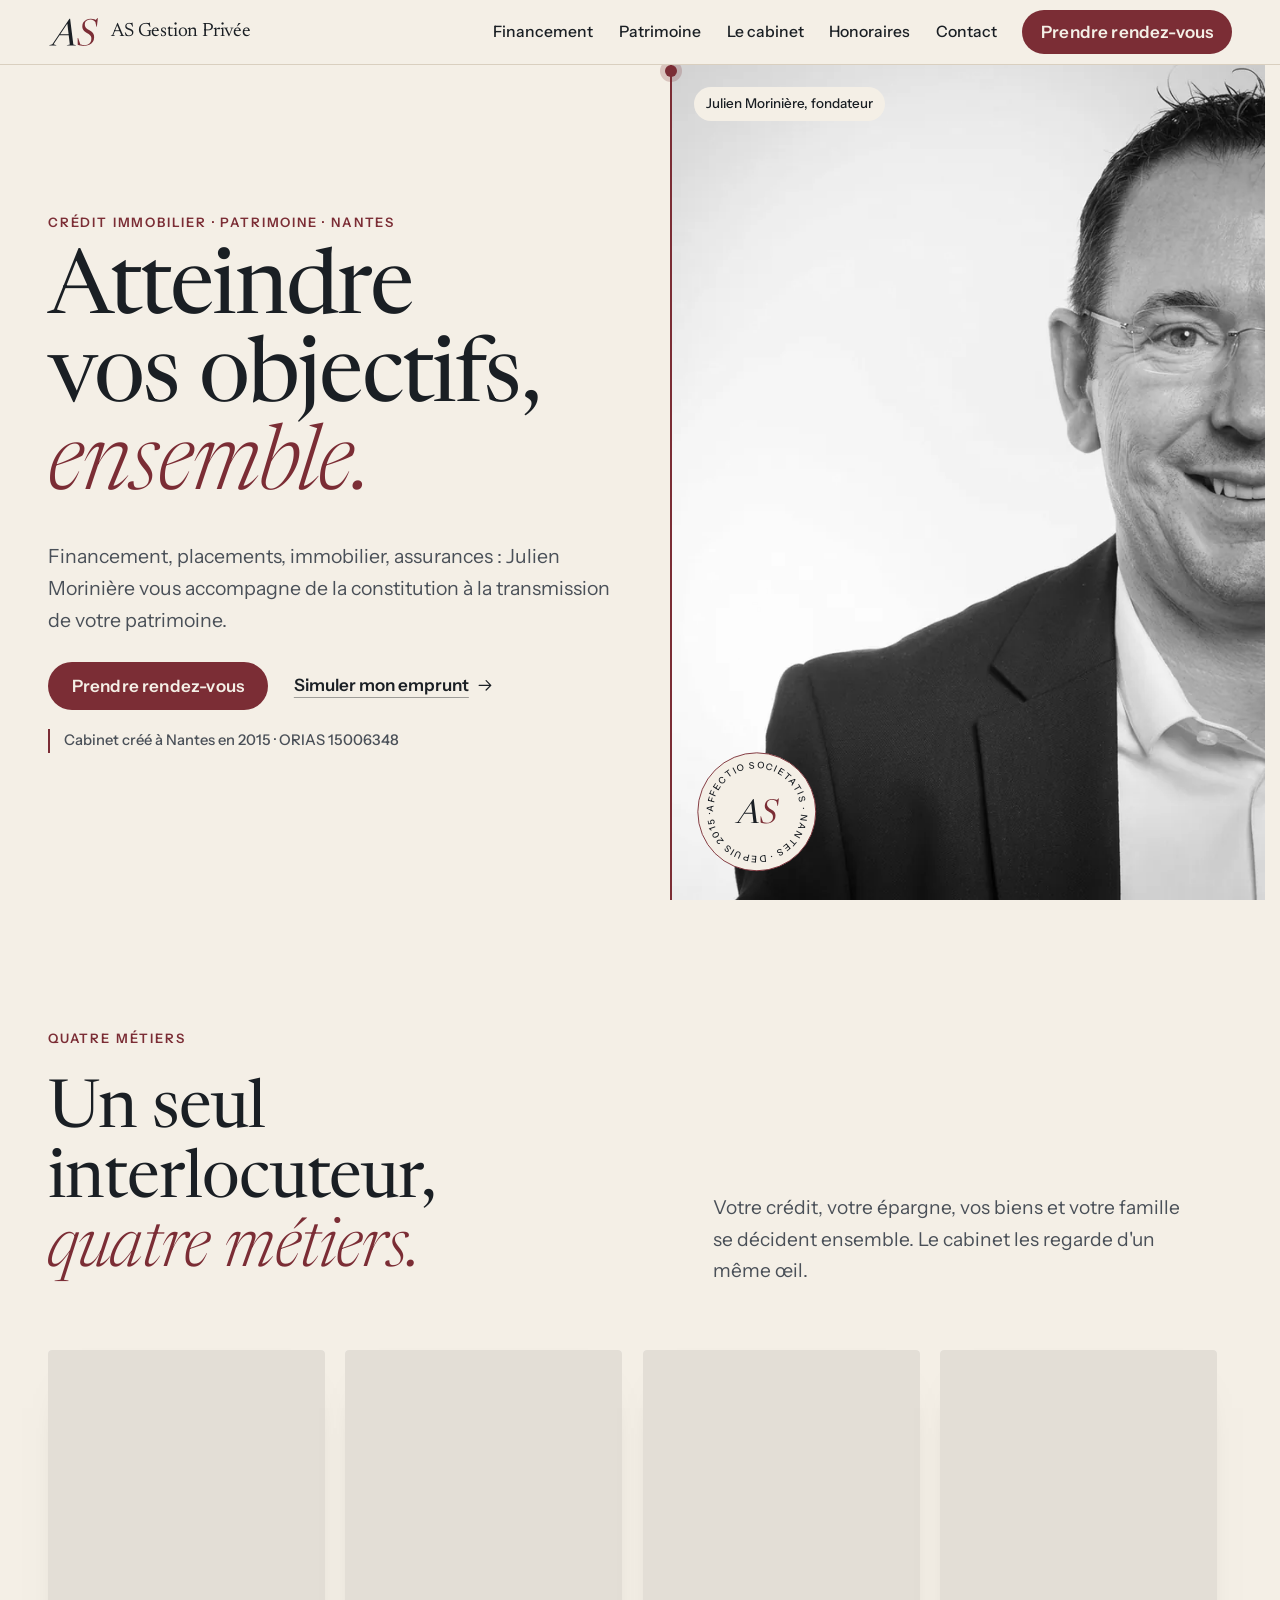
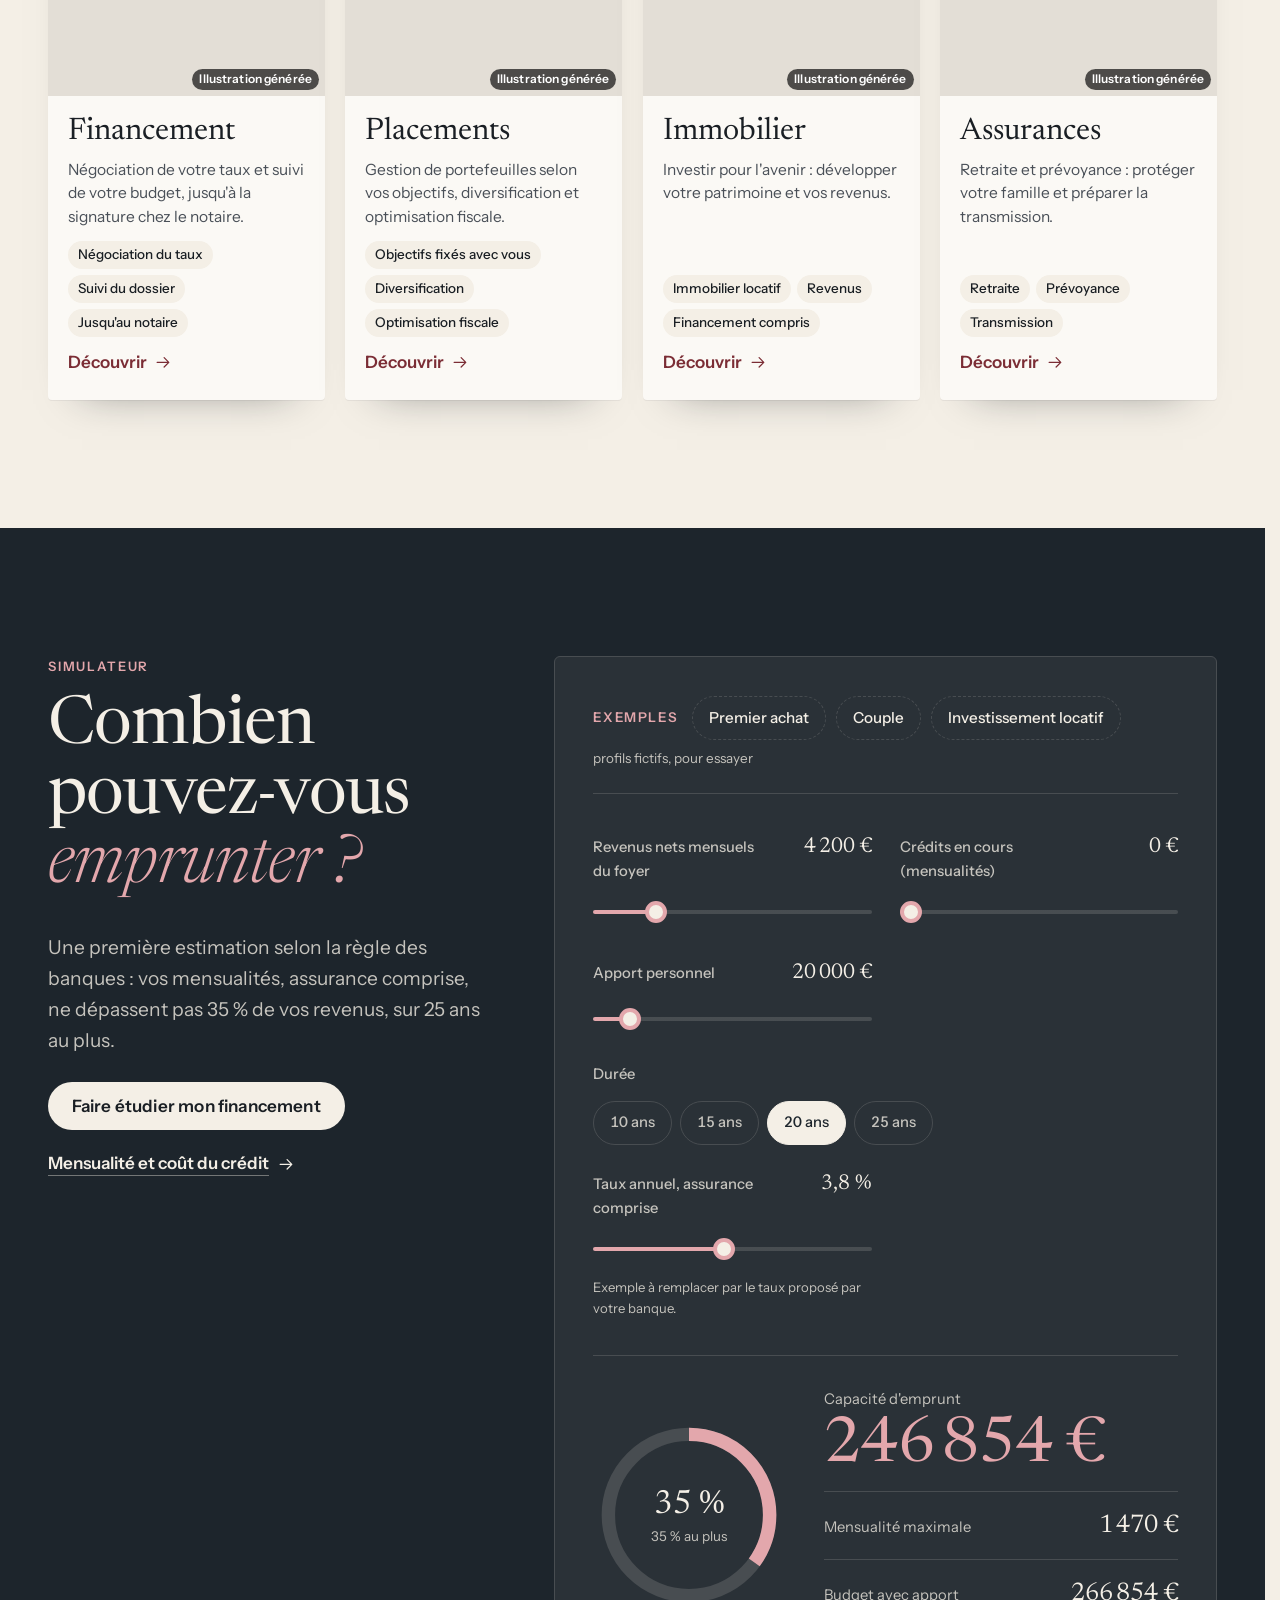
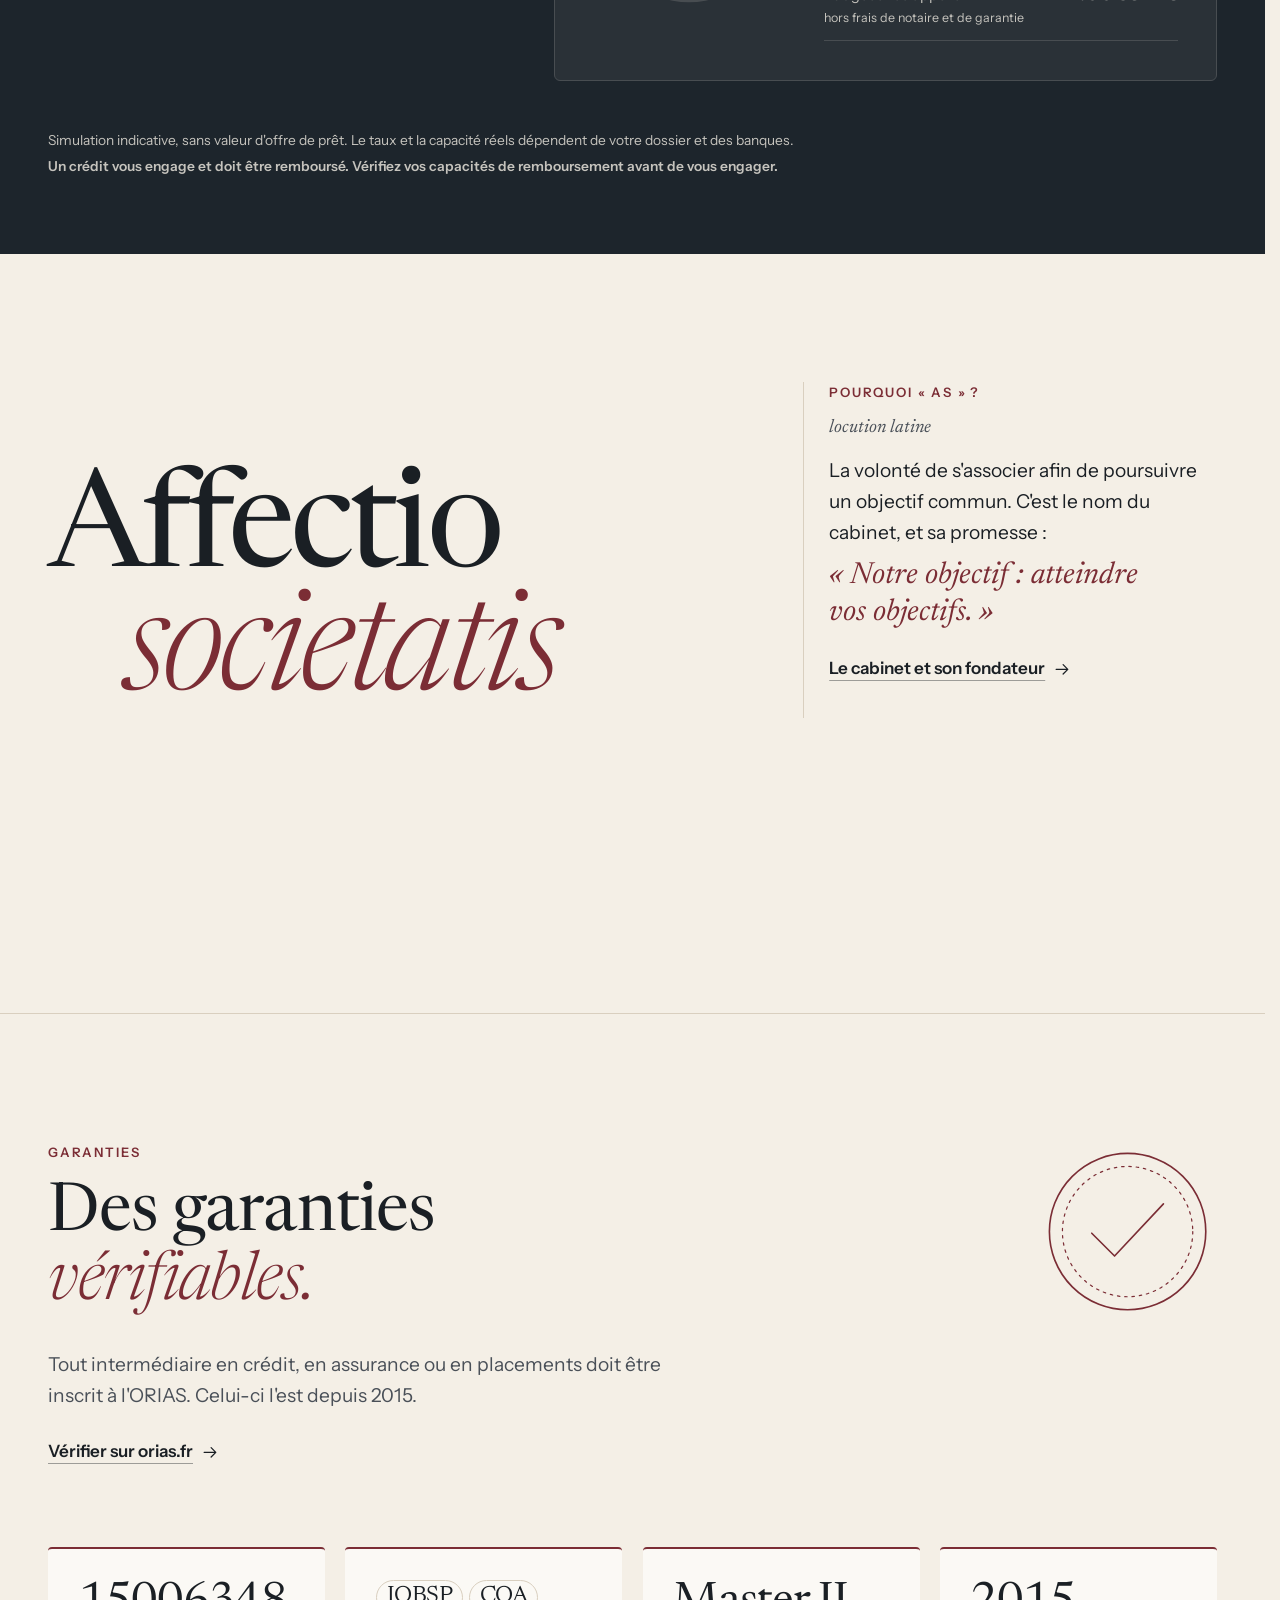
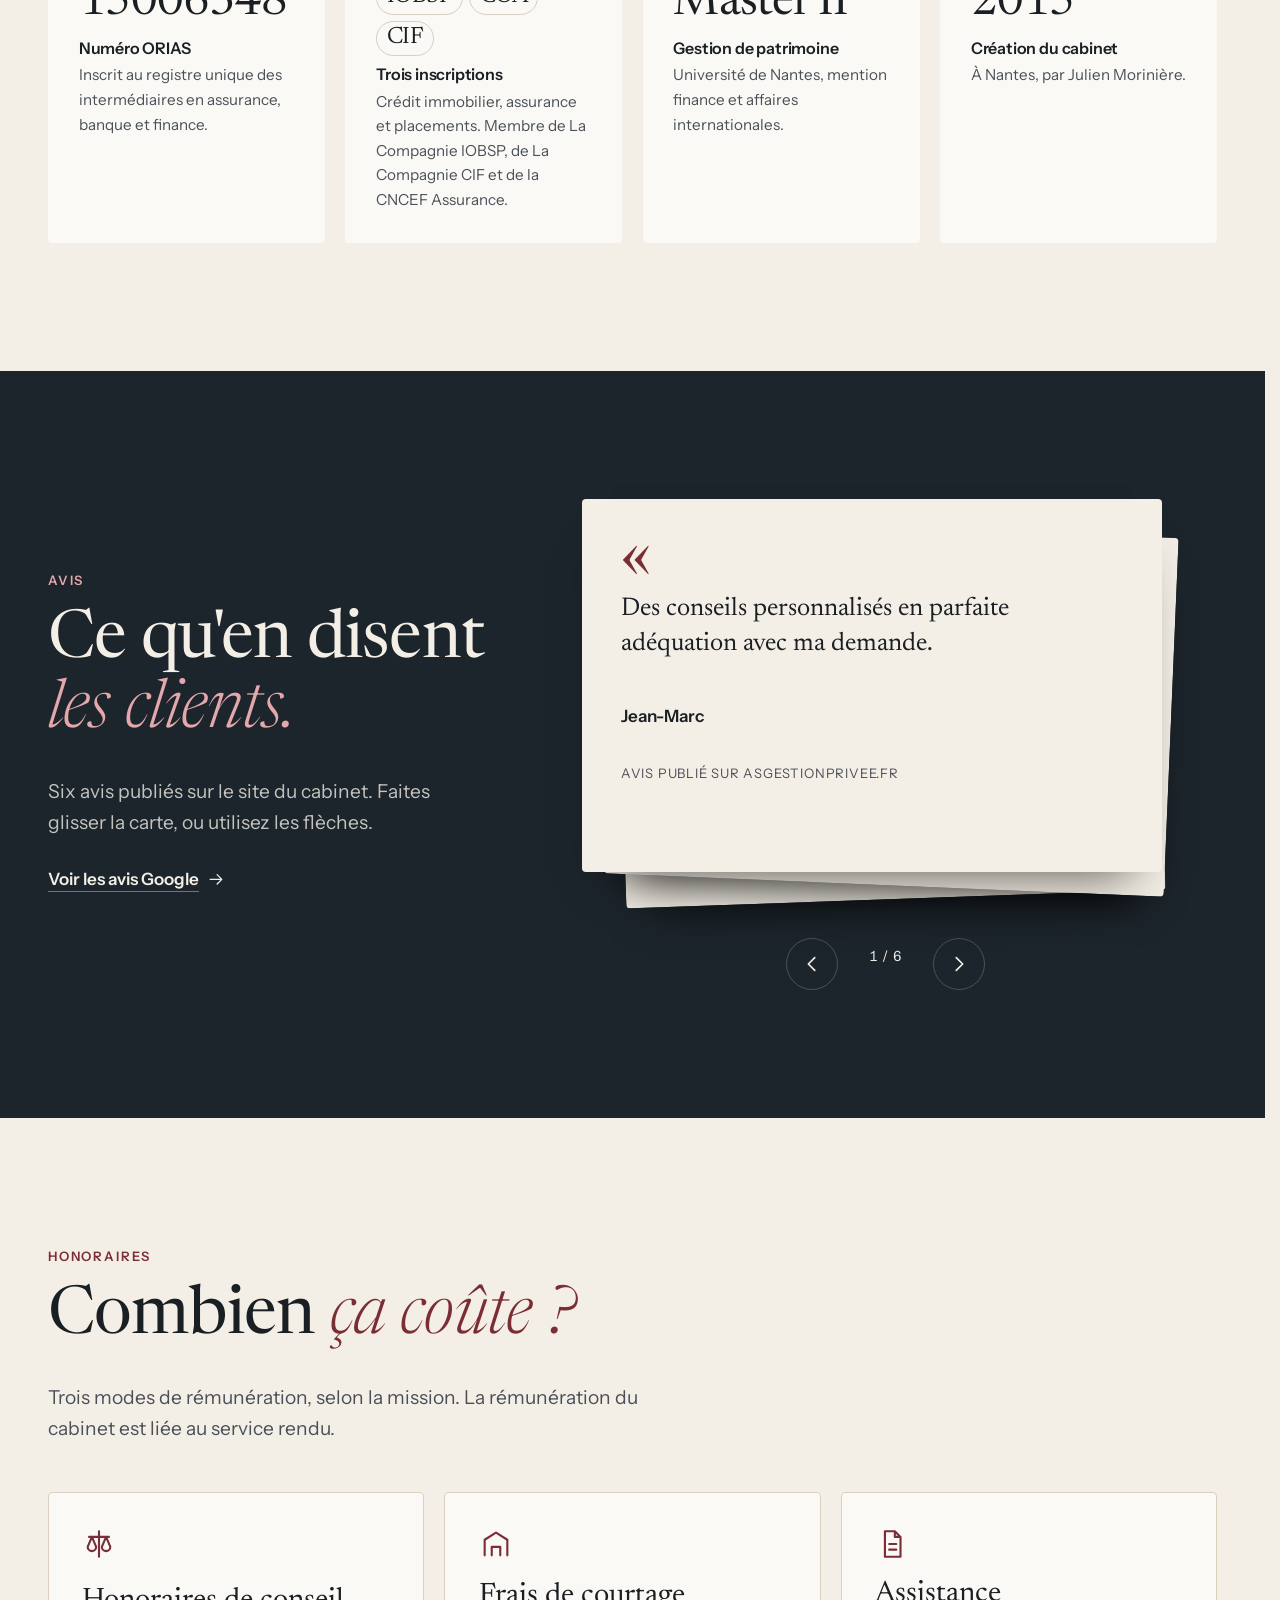
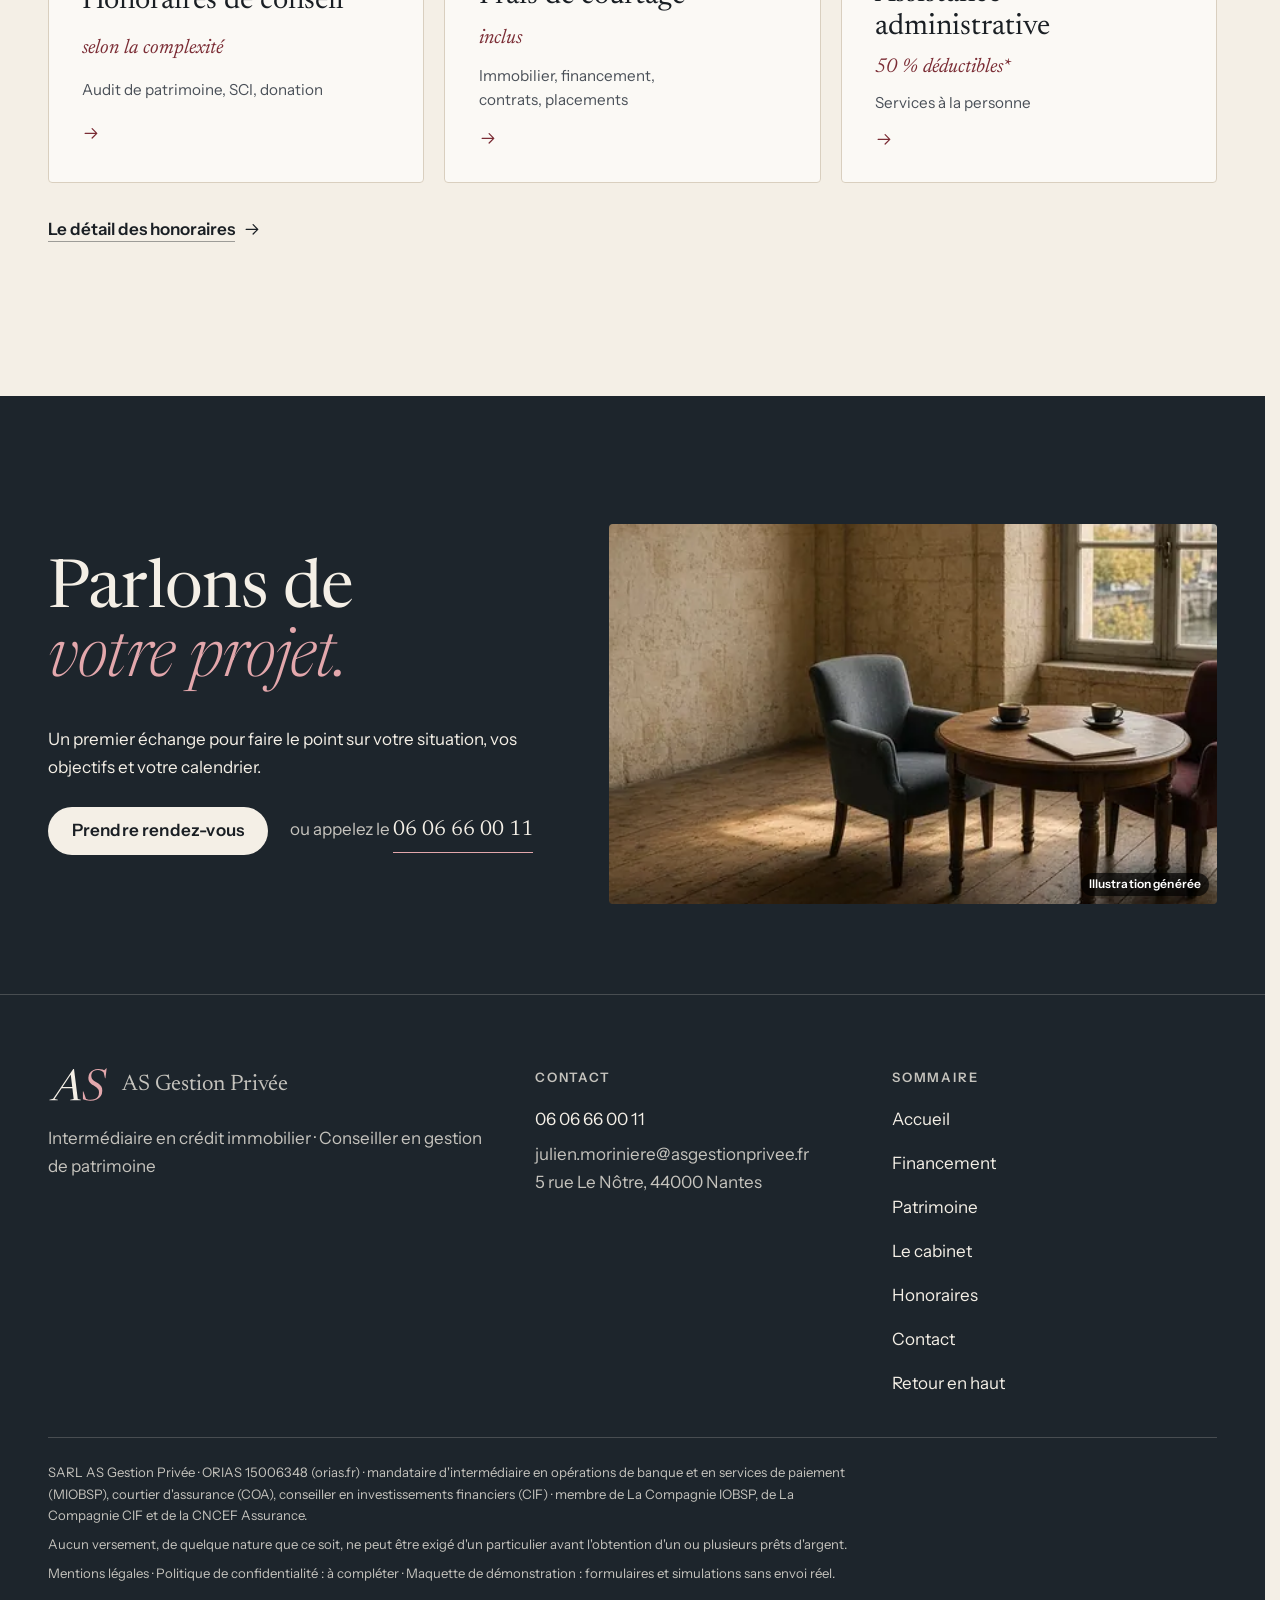
==== commit 1a90cfda: "Maquette v2 : revue complete et audit" ====
--- a/index.html
+++ b/index.html
@@ -1,5 +1,5 @@
 <!doctype html>
-<html lang="fr" data-v="1" data-curseur>
+<html lang="fr" data-v="2" data-curseur>
 <head>
 <meta charset="utf-8">
 <meta name="viewport" content="width=device-width, initial-scale=1, viewport-fit=cover">
@@ -36,15 +36,15 @@
 <link rel="preload" href="/assets/fonts/newsreader.woff2" as="font" type="font/woff2" crossorigin>
 <link rel="preload" href="/assets/fonts/newsreader-italique.woff2" as="font" type="font/woff2" crossorigin>
 <link rel="preload" href="/assets/fonts/instrument-sans.woff2" as="font" type="font/woff2" crossorigin>
-<link rel="stylesheet" href="/assets/css/socle.css?v=1">
-<link rel="stylesheet" href="/assets/css/modules.css?v=1">
-<link rel="stylesheet" href="/assets/css/site.css?v=1">
-<link rel="modulepreload" href="/assets/js/site.js?v=1">
-<link rel="modulepreload" href="/assets/js/socle/index.js?v=1">
+<link rel="stylesheet" href="/assets/css/socle.css?v=2">
+<link rel="stylesheet" href="/assets/css/modules.css?v=2">
+<link rel="stylesheet" href="/assets/css/site.css?v=2">
+<link rel="modulepreload" href="/assets/js/site.js?v=2">
+<link rel="modulepreload" href="/assets/js/socle/index.js?v=2">
 <script src="/assets/vendor/gsap.min.js" defer></script>
 <script src="/assets/vendor/ScrollTrigger.min.js" defer></script>
 <script src="/assets/vendor/SplitText.min.js" defer></script>
-<script type="module" src="/assets/js/site.js?v=1"></script>
+<script type="module" src="/assets/js/site.js?v=2"></script>
 <meta name="theme-color" content="#F4EFE6">
 <link rel="icon" href="/assets/images/favicon.svg" type="image/svg+xml">
 <link rel="apple-touch-icon" href="/assets/images/apple-touch-icon.png">
@@ -125,6 +125,13 @@
 </figure>
     <span class="hero-jonction" aria-hidden="true"><span class="hero-point" data-effet="jonction"></span></span>
     <p class="hero-legende">Julien Morinière, fondateur</p>
+    <span class="sceau" data-boucle-css data-effet="sceau" data-audit-ignorer aria-hidden="true">
+      <svg viewBox="0 0 200 200"><defs><path id="sceau-cercle" d="M100 100 m-72 0 a72 72 0 1 1 144 0 a72 72 0 1 1 -144 0"/></defs>
+        <circle class="sceau-fond" cx="100" cy="100" r="97"/>
+        <g class="sceau-texte"><text><textPath href="#sceau-cercle" textLength="452">Affectio societatis · Nantes · depuis 2015 ·</textPath></text></g>
+        <image href="/assets/images/logo.svg" x="62" y="76" width="76" height="45"/>
+      </svg>
+    </span>
   </div>
 </section>
 <section class="missions" id="metiers">
@@ -209,6 +216,11 @@
       </p>
     </div>
     <form class="simu simu--capacite" data-simu="capacite" data-effet="simulateur" novalidate>
+  <div class="simu-profils" role="group" aria-label="Exemples">
+    <span class="simu-profils-titre">Exemples</span>
+    <button type="button" class="simu-profil" data-profil='{"revenus":2600,"charges":0,"apport":15000,"duree":25}' aria-pressed="false">Premier achat</button><button type="button" class="simu-profil" data-profil='{"revenus":5200,"charges":300,"apport":40000,"duree":20}' aria-pressed="false">Couple</button><button type="button" class="simu-profil" data-profil='{"revenus":6500,"charges":900,"apport":30000,"duree":20}' aria-pressed="false">Investissement locatif</button>
+    <span class="simu-profils-note">profils fictifs, pour essayer</span>
+  </div>
   <div class="simu-entrees">
     <div class="simu-champ">
   <label for="cap-revenus">Revenus nets mensuels du foyer</label>
@@ -291,7 +303,7 @@
     </svg>
   </div>
   <ul class="conteneur garanties-grille" data-anime="cascade">
-    <li class="garantie"><p class="garantie-grand">15006348</p><h3>Numéro ORIAS</h3><p>Inscrit au registre unique des intermédiaires en assurance, banque et finance.</p></li><li class="garantie"><p class="garantie-grand garantie-grand--petit">IOBSP · COA · CIF</p><h3>Trois inscriptions</h3><p>Crédit immobilier, assurance et placements. Membre de La Compagnie IOBSP, de La Compagnie CIF et de la CNCEF Assurance.</p></li><li class="garantie"><p class="garantie-grand">Master II</p><h3>Gestion de patrimoine</h3><p>Université de Nantes, mention finance et affaires internationales.</p></li><li class="garantie"><p class="garantie-grand">2015</p><h3>Création du cabinet</h3><p>À Nantes, par Julien Morinière.</p></li>
+    <li class="garantie"><p class="garantie-grand">15006348</p><h3>Numéro ORIAS</h3><p>Inscrit au registre unique des intermédiaires en assurance, banque et finance.</p></li><li class="garantie"><p class="garantie-grand garantie-grand--petit"><span>IOBSP</span><span>COA</span><span>CIF</span></p><h3>Trois inscriptions</h3><p>Crédit immobilier, assurance et placements. Membre de La Compagnie IOBSP, de La Compagnie CIF et de la CNCEF Assurance.</p></li><li class="garantie"><p class="garantie-grand">Master II</p><h3>Gestion de patrimoine</h3><p>Université de Nantes, mention finance et affaires internationales.</p></li><li class="garantie"><p class="garantie-grand">2015</p><h3>Création du cabinet</h3><p>À Nantes, par Julien Morinière.</p></li>
   </ul>
 </section>
 <section class="avis theme-sombre" id="avis">
@@ -348,6 +360,7 @@
         <span class="hono-nom">Honoraires de conseil</span>
         <span class="hono-prix">selon la complexité</span>
         <span class="hono-resume">Audit de patrimoine, SCI, donation</span>
+        <span class="hono-fleche"><svg class="fleche" viewBox="0 0 24 24" aria-hidden="true"><path d="M4 12h15m-6-6 6 6-6 6" fill="none" stroke="currentColor" stroke-width="1.6" stroke-linecap="round" stroke-linejoin="round"/></svg></span>
       </a>
     </li><li>
       <a class="hono-carte" href="/honoraires#courtage" data-libelle="Honoraires" data-survol="incline" data-survol-force="4">
@@ -355,6 +368,7 @@
         <span class="hono-nom">Frais de courtage</span>
         <span class="hono-prix">inclus</span>
         <span class="hono-resume">Immobilier, financement, contrats, placements</span>
+        <span class="hono-fleche"><svg class="fleche" viewBox="0 0 24 24" aria-hidden="true"><path d="M4 12h15m-6-6 6 6-6 6" fill="none" stroke="currentColor" stroke-width="1.6" stroke-linecap="round" stroke-linejoin="round"/></svg></span>
       </a>
     </li><li>
       <a class="hono-carte" href="/honoraires#assistance" data-libelle="Honoraires" data-survol="incline" data-survol-force="4">
@@ -362,6 +376,7 @@
         <span class="hono-nom">Assistance administrative</span>
         <span class="hono-prix">50 % déductibles*</span>
         <span class="hono-resume">Services à la personne</span>
+        <span class="hono-fleche"><svg class="fleche" viewBox="0 0 24 24" aria-hidden="true"><path d="M4 12h15m-6-6 6 6-6 6" fill="none" stroke="currentColor" stroke-width="1.6" stroke-linecap="round" stroke-linejoin="round"/></svg></span>
       </a>
     </li>
   </ol>
--- a/assets/css/site.css
+++ b/assets/css/site.css
@@ -613,3 +613,106 @@
   .hero-intro { display: none; }
   .hero-titre { font-size: clamp(2.4rem, min(6vw, 9.4vh), 5rem); }
 }
+
+/* ===== v2 : revue complète du 23 novembre ===== */
+
+/* Sceau qui tourne sur le portrait de l'accueil */
+.sceau { position: absolute; left: clamp(16px, 2vw, 28px); bottom: clamp(16px, 3vh, 32px); z-index: 3; width: clamp(104px, 9.5vw, 148px); aspect-ratio: 1; pointer-events: none; }
+.sceau svg { width: 100%; height: 100%; overflow: visible; animation: sceau-tourne 22s linear infinite; }
+.sceau-fond { fill: var(--tuffeau); stroke: var(--vin); stroke-width: 1.5; }
+.sceau-texte text { font: 500 15px var(--police-texte); letter-spacing: .12em; text-transform: uppercase; fill: var(--encre); }
+.sceau image { transform-box: fill-box; transform-origin: 50% 50%; animation: sceau-tourne 22s linear infinite reverse; }
+@keyframes sceau-tourne { to { transform: rotate(360deg); } }
+.sceau svg { transform-origin: 50% 50%; }
+@media (max-height: 500px) and (min-width: 761px) { .sceau { display: none; } }
+
+/* Garanties : les trois inscriptions en pastilles */
+.garantie-grand--petit { display: flex; flex-wrap: wrap; gap: 6px; }
+.garantie-grand--petit span { white-space: nowrap; padding: 2px 10px 4px; border-radius: 999px; border: 1px solid var(--pierre); font-size: clamp(1.25rem, 1rem + .6vw, 1.6rem); }
+
+/* Honoraires de l'accueil : la carte se remplit au survol */
+.hono-carte { position: relative; overflow: hidden; isolation: isolate; }
+.hono-carte::before { content: ''; position: absolute; inset: 0; z-index: -1; background: var(--vin); transform: translateY(101%); transition: transform .5s var(--courbe); }
+.hono-carte:hover::before, .hono-carte:focus-visible::before { transform: none; }
+.hono-carte:hover, .hono-carte:focus-visible { color: var(--tuffeau); border-color: var(--vin); }
+.hono-carte:hover .hono-prix, .hono-carte:hover .hono-resume, .hono-carte:focus-visible .hono-prix, .hono-carte:focus-visible .hono-resume { color: var(--tuffeau); }
+.hono-carte:hover .hono-icone, .hono-carte:focus-visible .hono-icone { stroke: var(--tuffeau); }
+.hono-carte * { transition: color .35s, stroke .35s; }
+.hono-fleche { display: inline-flex; margin-top: .4rem; color: var(--vin); }
+.hono-carte:hover .hono-fleche, .hono-carte:focus-visible .hono-fleche { color: var(--tuffeau); }
+@media (hover: none) { .hono-carte::before { display: none; } }
+
+/* Simulateur : profils d'exemple */
+.simu-profils { display: flex; flex-wrap: wrap; align-items: center; gap: 8px 10px; padding-bottom: clamp(16px, 2vw, 24px); border-bottom: 1px solid var(--ligne); }
+.simu-profils-titre { font-size: .84rem; font-weight: 600; letter-spacing: .12em; text-transform: uppercase; color: var(--accent); margin-right: 4px; }
+.simu-profil { min-height: 44px; padding: 0 16px; border-radius: 999px; border: 1px dashed var(--ligne); background: transparent; color: var(--texte); font: 500 .95rem var(--police-texte); cursor: pointer; transition: background-color .25s, color .25s, border-color .25s; }
+.simu-profil:hover { border-style: solid; border-color: var(--accent); }
+.simu-profil[aria-pressed="true"] { background: var(--accent); border-color: var(--accent); border-style: solid; color: var(--fond); }
+.simu-profil:focus-visible { outline: 3px solid var(--accent); outline-offset: 3px; }
+.simu-profils-note { flex-basis: 100%; font-size: .84rem; color: var(--texte-doux); }
+
+/* Courbe : lecture année par année */
+.courbe-zone { position: relative; cursor: crosshair; border-radius: 4px; touch-action: pan-y; }
+.courbe-zone:focus-visible { outline: 3px solid var(--accent); outline-offset: 4px; }
+.courbe-zone svg { display: block; }
+.courbe-barres g.cb-annee { transition: opacity .2s; }
+.courbe-barres.lecture g.cb-annee { opacity: .38; }
+.courbe-barres.lecture g.cb-annee.est-lue { opacity: 1; }
+.courbe-info { display: flex; flex-wrap: wrap; gap: 4px 18px; margin: 12px 0 0; min-height: 1.6em; font-variant-numeric: tabular-nums lining-nums; font-size: .95rem; }
+.ci-annee { font-family: var(--police-titres); font-size: 1.15rem; min-width: 5.5ch; }
+.ci-cap { color: var(--accent); }
+.ci-int { color: var(--texte-doux); }
+
+/* Patrimoine : frise des temps qui s'allument */
+.frise-piste { position: relative; padding-top: 28px; }
+.frise-piste::before { content: ''; position: absolute; left: 0; right: 0; top: 7px; height: 2px; background: var(--pierre); }
+.temps-carte { position: relative; transition: background-color .4s, border-color .4s, transform .4s var(--courbe), box-shadow .4s; border-left-color: var(--pierre); }
+.temps-point { position: absolute; top: -27px; left: 22px; width: 14px; height: 14px; border-radius: 50%; background: var(--tuffeau); border: 2px solid var(--pierre); transition: background-color .4s, border-color .4s, transform .4s; }
+.temps-icone { width: 34px; height: 34px; fill: none; stroke: var(--texte-doux); stroke-width: 1.5; stroke-linecap: round; stroke-linejoin: round; display: block; margin-bottom: .8rem; transition: stroke .4s; }
+.temps-carte.est-actif { border-left-color: var(--vin); transform: translateY(-6px); box-shadow: 0 24px 40px -30px rgba(26, 31, 36, .55); }
+.temps-carte.est-actif .temps-point { background: var(--vin); border-color: var(--vin); transform: scale(1.25); }
+.temps-carte.est-actif .temps-icone { stroke: var(--vin); }
+@media (max-width: 760px) { .frise-piste { padding-top: 0; } .frise-piste::before, .temps-point { display: none; } .temps-carte { border-left-color: var(--vin); } }
+
+/* Patrimoine : des photos plus grandes */
+.solution-grille { grid-template-columns: minmax(0, 1fr) minmax(0, 1fr); }
+.solution-media { width: 100%; max-height: 84svh; }
+
+/* Cabinet : la ligne du parcours se trace, les dates s'allument */
+.parcours-cadre { position: relative; }
+.parcours-fil { position: absolute; left: 0; right: 0; top: 0; height: 2px; background: var(--vin); transform-origin: 0 50%; z-index: 1; }
+.parcours-item { position: relative; border-top: 2px solid var(--pierre); padding-top: 26px; }
+.parcours-point { position: absolute; top: -8px; left: 0; width: 14px; height: 14px; border-radius: 50%; background: var(--tuffeau); border: 2px solid var(--pierre); z-index: 2; transition: background-color .35s, border-color .35s, transform .35s; }
+.parcours-item.est-atteint .parcours-point { background: var(--vin); border-color: var(--vin); transform: scale(1.2); }
+.parcours-liste { list-style: none; }
+@media (max-width: 560px) { .parcours-fil { display: none; } .parcours-item { border-top-color: var(--vin); } }
+
+/* Plan de Nantes */
+.carte-ilots rect { fill: color-mix(in srgb, var(--pierre) 45%, var(--papier)); }
+.carte-jardins ellipse { fill: #d8dfc8; }
+.carte-rues path { fill: none; stroke: var(--papier); stroke-width: 9; stroke-linecap: round; }
+.carte-rive { fill: #d5e0e5; }
+.carte-ile { fill: color-mix(in srgb, var(--pierre) 45%, var(--papier)); }
+.carte-eau { fill: none; stroke: #8fa7b3; stroke-width: 3; stroke-linecap: round; stroke-dasharray: 6 8; }
+.carte-erdre { stroke-width: 10; stroke: #a8bcc6; stroke-dasharray: none; }
+.carte-loire { stroke-width: 2; }
+.carte-nord circle { fill: var(--papier); stroke: var(--pierre); }
+.carte-nord path { fill: var(--vin); }
+.carte-nord text { font: 600 13px var(--police-texte); fill: var(--texte-doux); text-anchor: middle; }
+.carte-halo { fill: color-mix(in srgb, var(--vin) 22%, transparent); transform-box: fill-box; transform-origin: 50% 50%; animation: halo 2.6s ease-out infinite; }
+@keyframes halo { from { transform: scale(.4); opacity: 1; } to { transform: scale(1.8); opacity: 0; } }
+.carte-etiquette rect { fill: var(--encre); }
+.carte-etiquette text { font: 600 16px var(--police-texte); fill: var(--tuffeau); text-anchor: middle; }
+.carte-adresse { display: none; }
+.lien-carte { display: inline-flex; align-items: center; min-height: 44px; font-weight: 600; color: var(--vin); }
+
+/* Honoraires : la tête à gauche, les tiroirs à droite */
+.modes { display: grid; grid-template-columns: minmax(0, .7fr) minmax(0, 1.3fr); gap: clamp(24px, 5vw, 80px); align-items: start; }
+.modes .ofr__tete { position: sticky; top: calc(var(--entete-h) + 32px); }
+@media (max-width: 900px) { .modes { grid-template-columns: minmax(0, 1fr); } .modes .ofr__tete { position: static; } }
+
+/* Tablette en portrait : l'arche du cabinet passe sous le texte, à sa proportion (audit complet du 23 novembre) */
+@media (max-width: 900px) and (min-width: 761px) {
+  .ouv-devise { grid-template-columns: minmax(0, 1fr); min-height: 0; }
+  .ouv-arche { width: min(64%, 440px); justify-self: center; align-self: auto; aspect-ratio: 4 / 5; min-height: 0; max-height: none; }
+}
